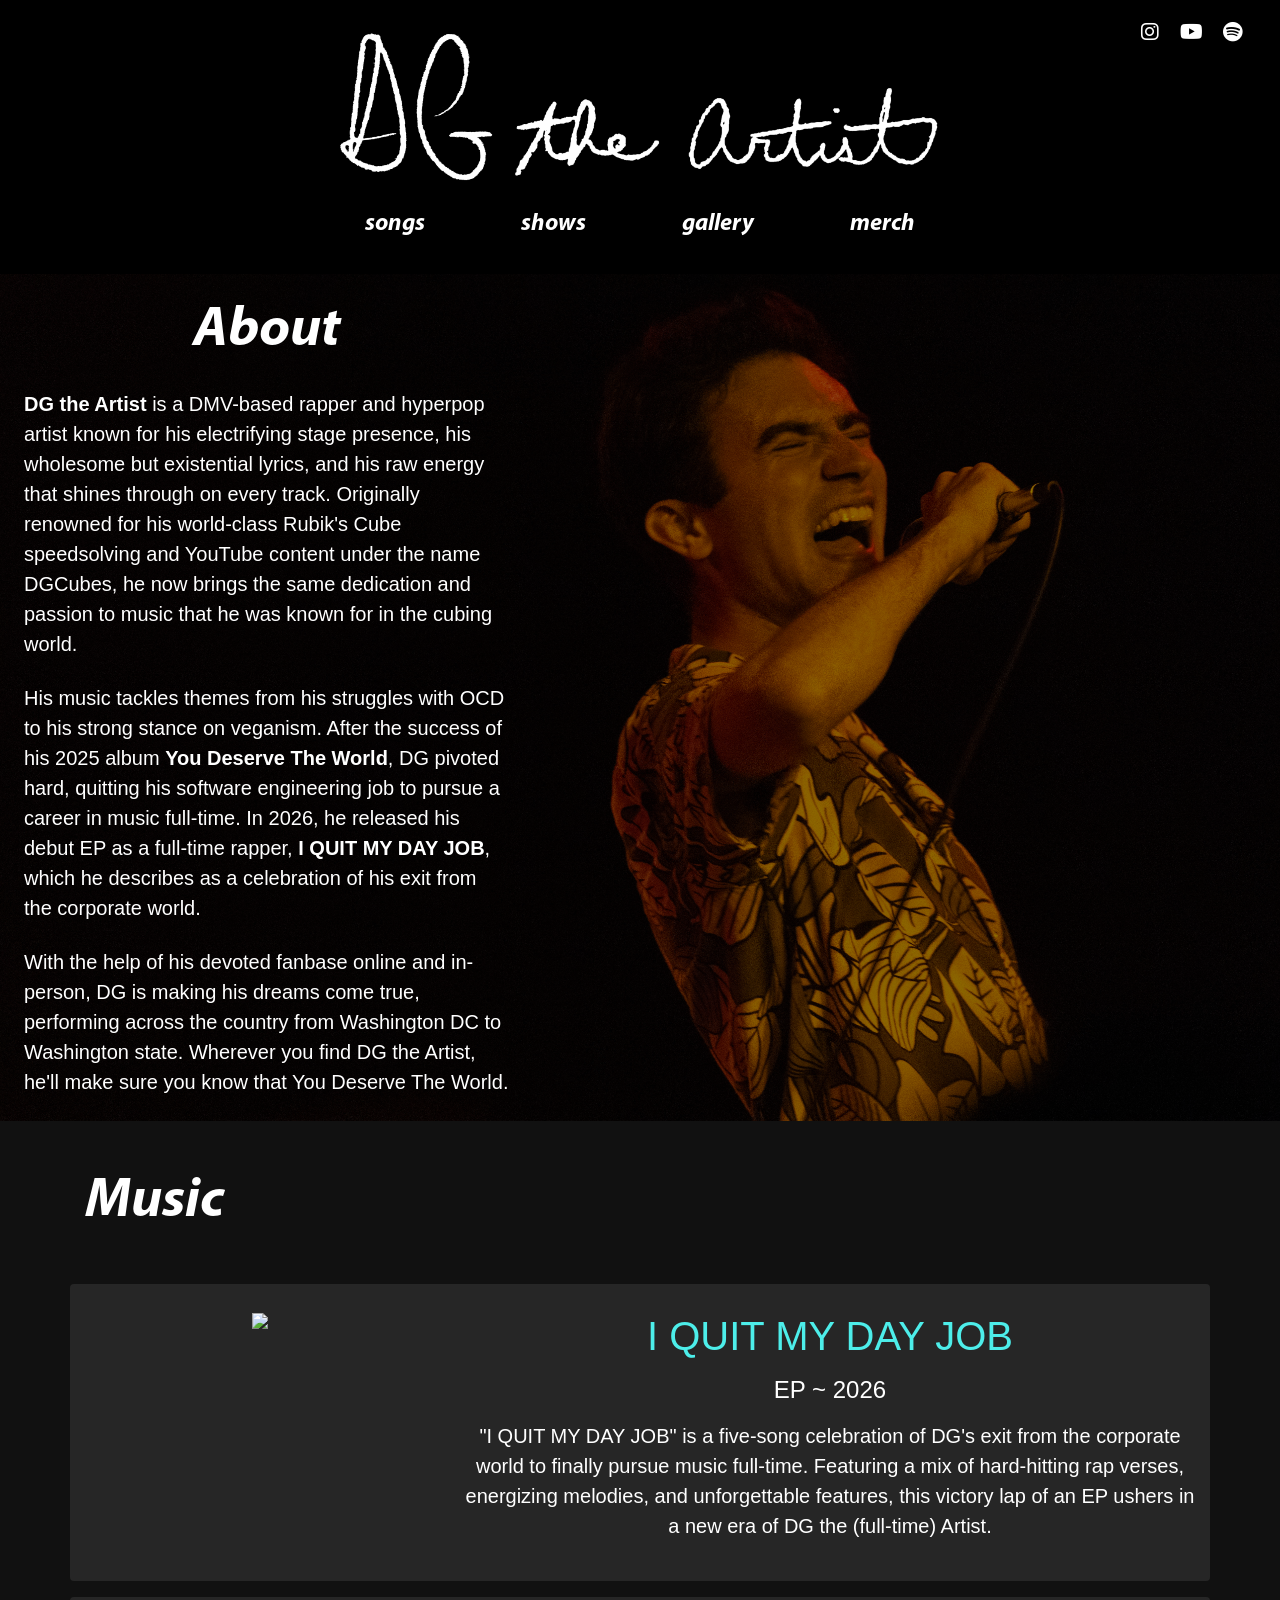
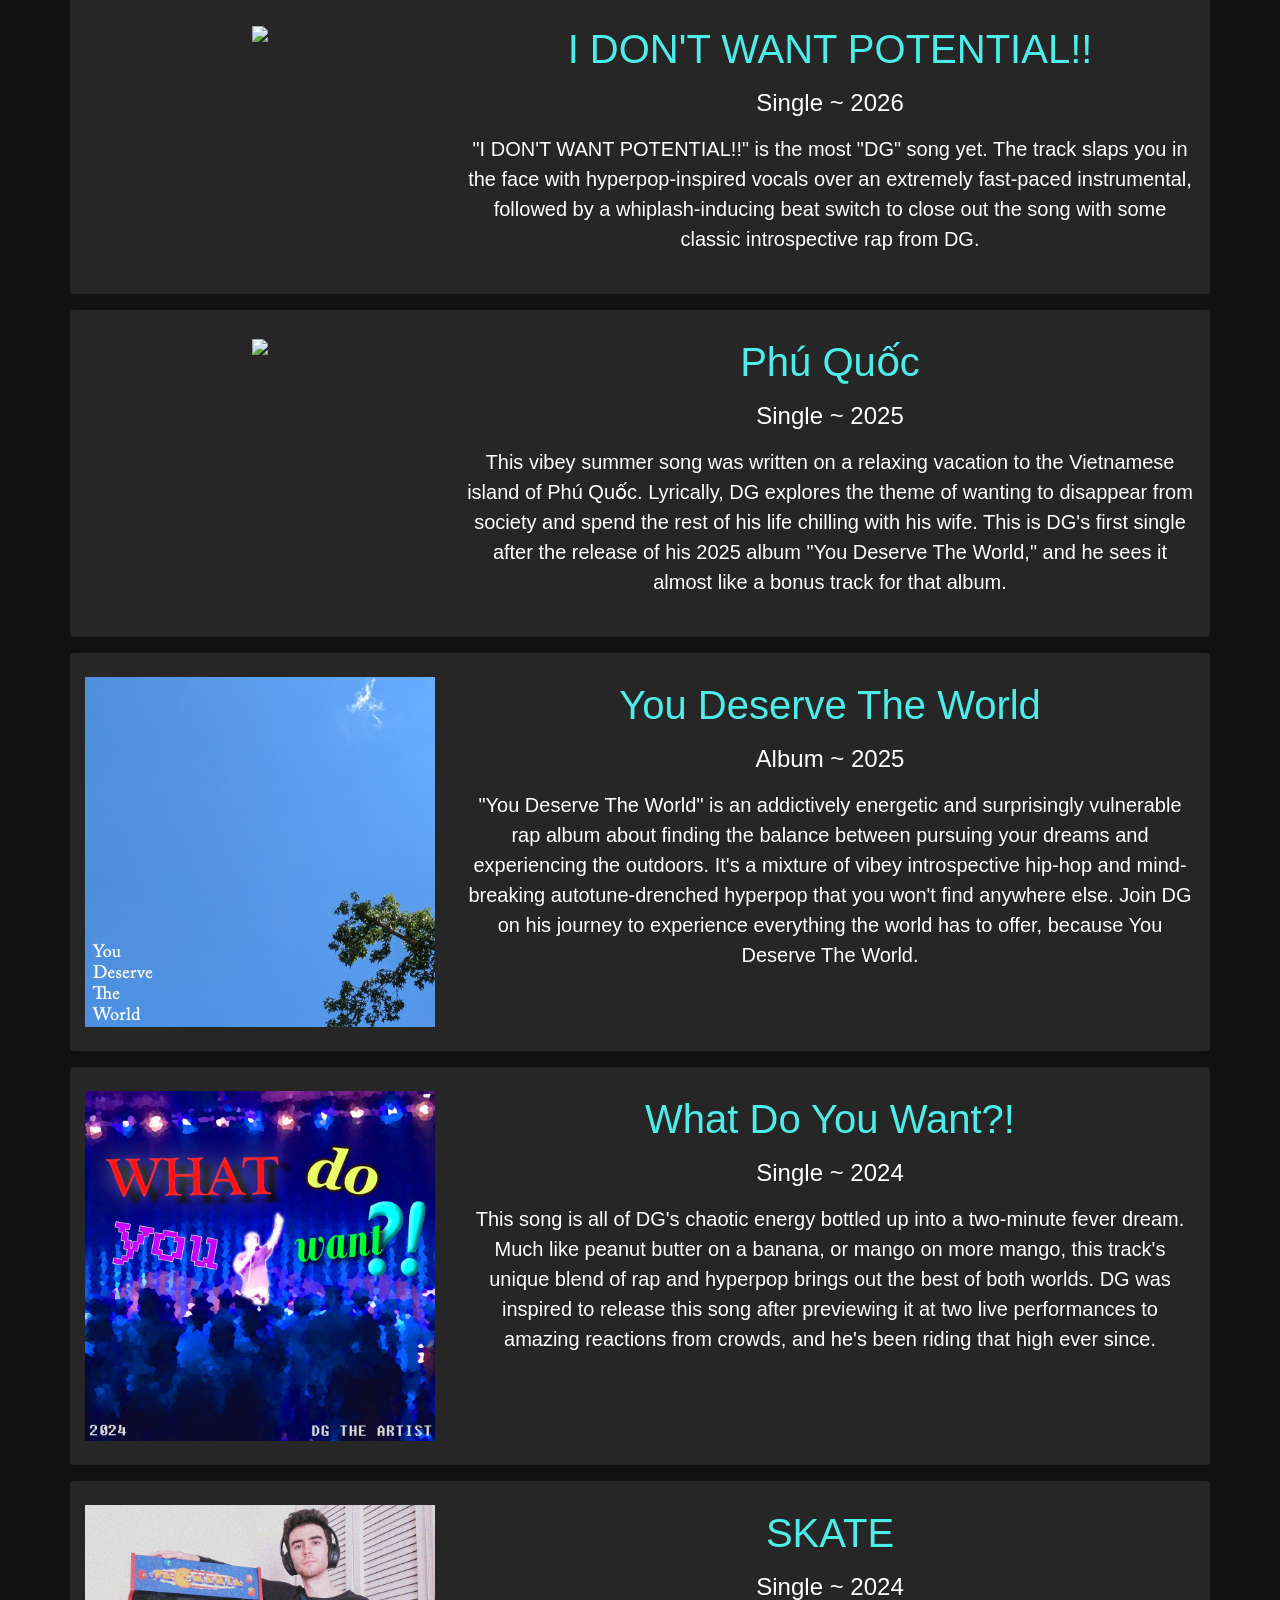
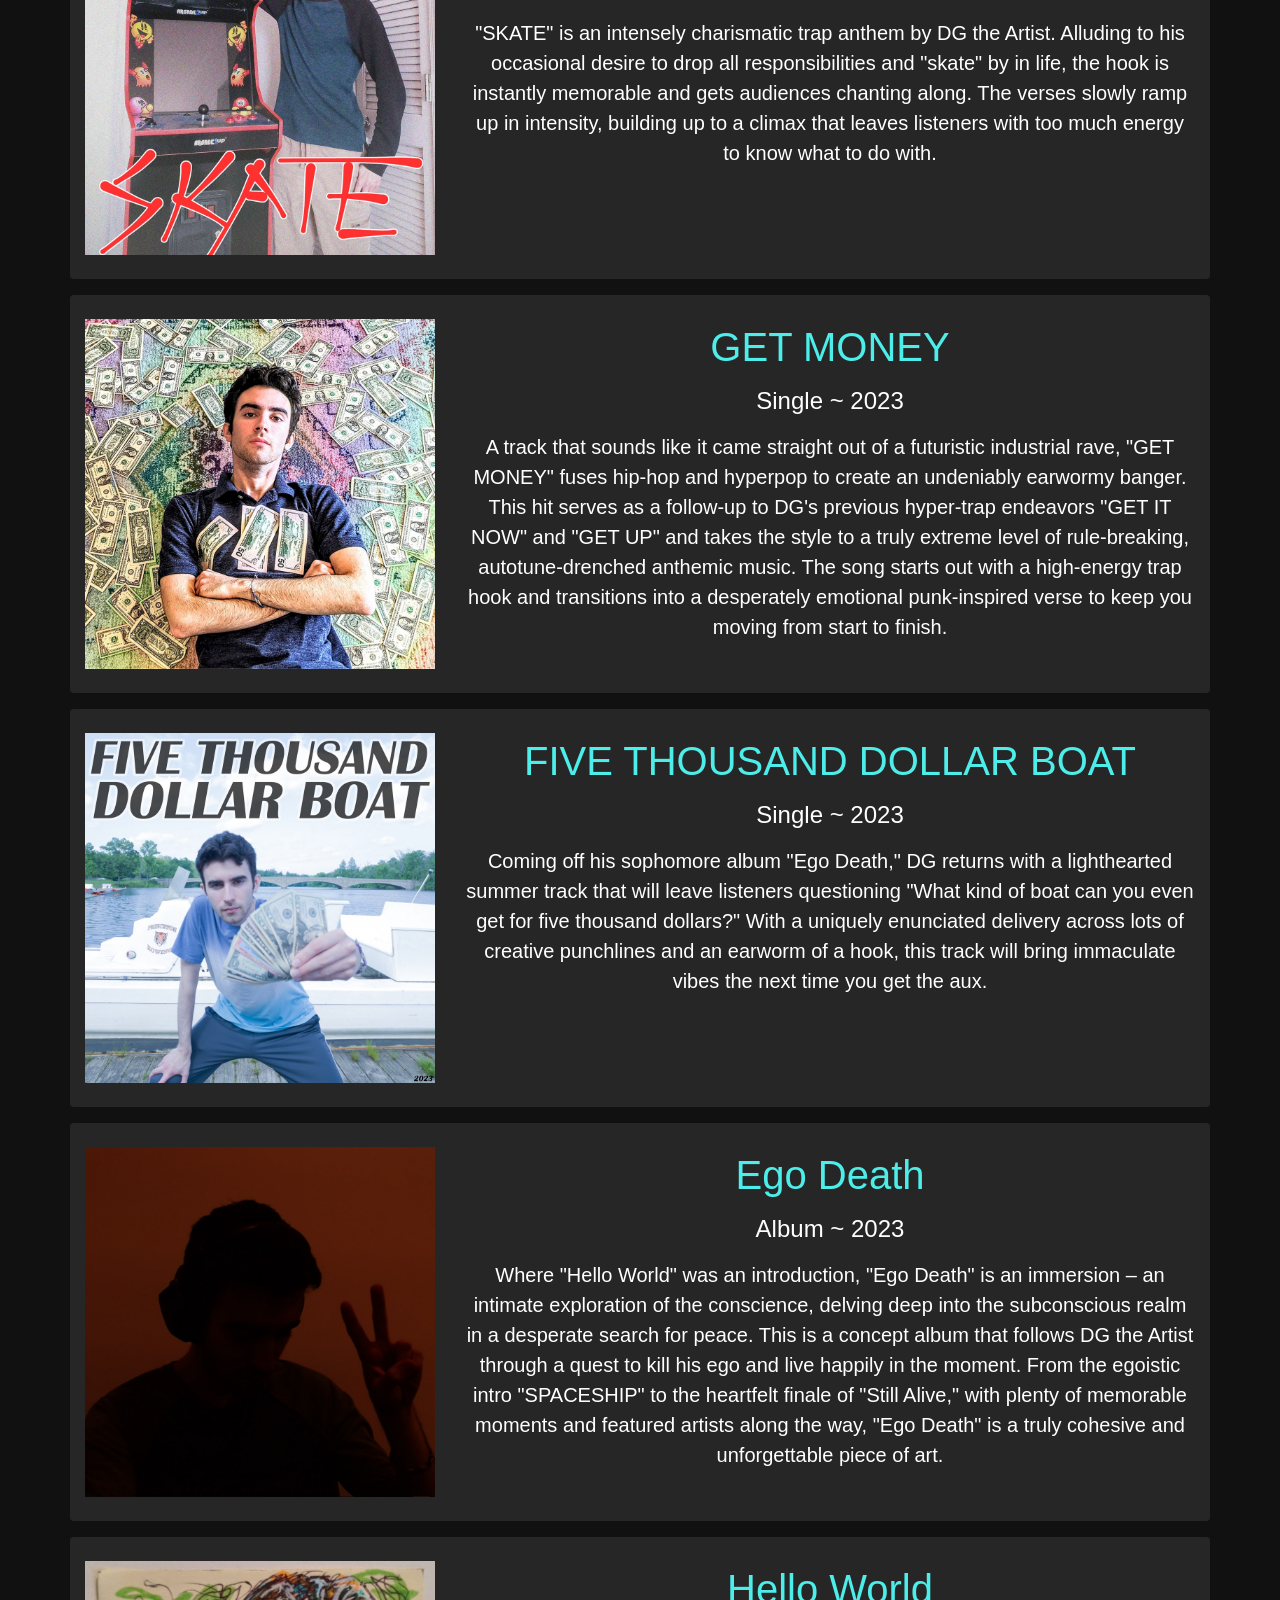
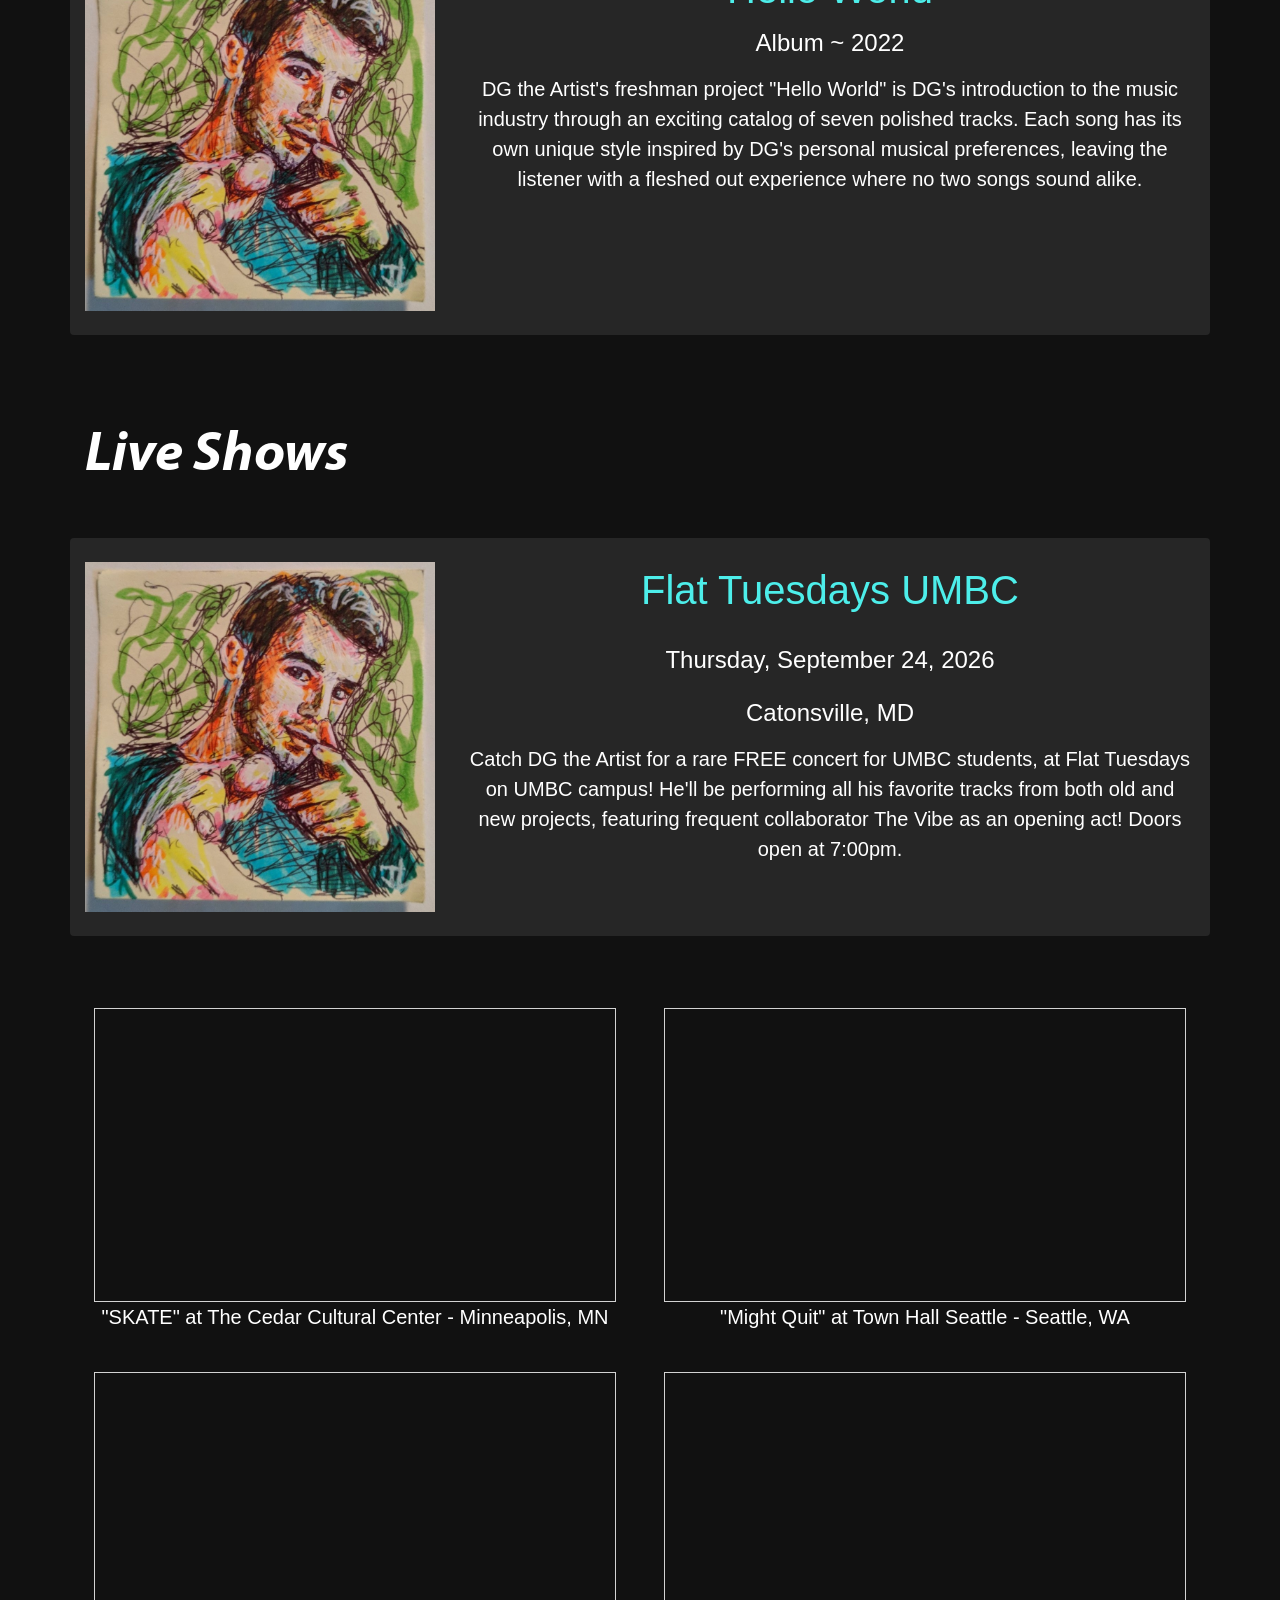
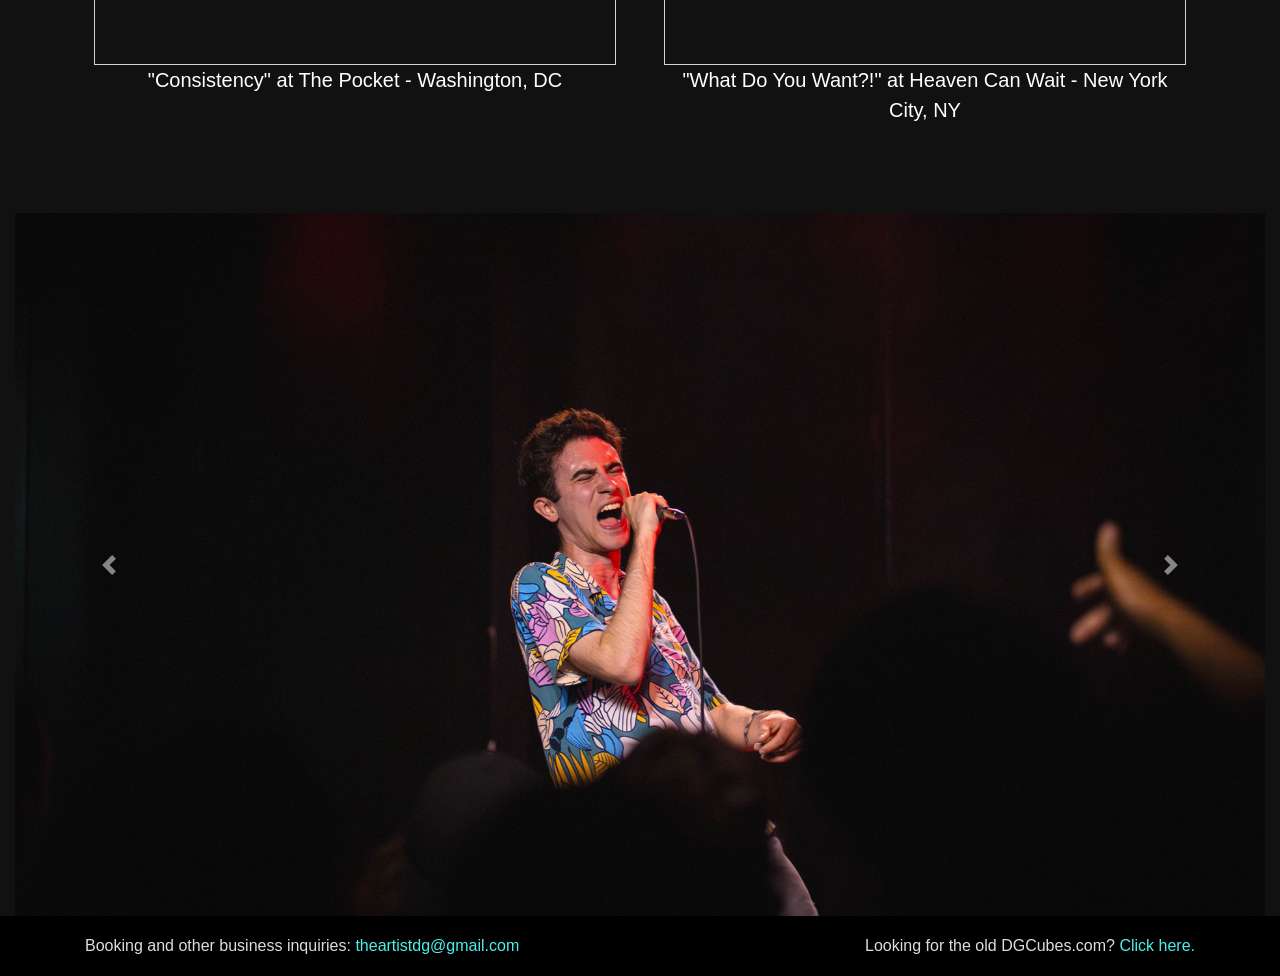
==== index.html @ 1322b3c8 "Update concerts" ====
<!DOCTYPE html>
<html lang="en">
	<head>
		<meta charset="UTF-8">
		<meta name="description" content="DG the Artist is a rapper and hyperpop artist born in New Jersey and based outside Washington DC. On this website, you can check out all his music, live shows, and more!">
		<meta name="keywords" content="DG the Artist,Music,Rap,Hyperpop,Rapping,Rapper,DG,DGCubes,Daniel Goodman,Cuber,Speedcuber,YouTube">
		<meta name="author" content="Daniel Goodman">
		<title>DG the Artist</title>

		<!-- JQuery -->
		<script src="https://ajax.googleapis.com/ajax/libs/jquery/3.5.1/jquery.min.js"></script>

		<!-- Bootstrap core CSS -->
		<link rel="stylesheet" href="https://stackpath.bootstrapcdn.com/bootstrap/4.3.1/css/bootstrap.min.css" integrity="sha384-ggOyR0iXCbMQv3Xipma34MD+dH/1fQ784/j6cY/iJTQUOhcWr7x9JvoRxT2MZw1T" crossorigin="anonymous">

		<!-- Font Awesome for icons -->
		<link rel="stylesheet" href="https://cdnjs.cloudflare.com/ajax/libs/font-awesome/6.7.2/css/all.min.css">

		<!-- Bootstrap JS -->
		<script src="https://cdn.jsdelivr.net/npm/bootstrap@4.3.1/dist/js/bootstrap.min.js" integrity="sha384-JjSmVgyd0p3pXB1rRibZUAYoIIy6OrQ6VrjIEaFf/nJGzIxFDsf4x0xIM+B07jRM" crossorigin="anonymous"></script>

		<!-- Favicons -->
		<link rel="icon" type="image/png" href="static/favicon/favicon-48x48.png" sizes="48x48" />
		<link rel="icon" type="image/svg+xml" href="static/favicon/favicon.svg" />
		<link rel="shortcut icon" href="static/favicon/favicon.ico" />
		<link rel="apple-touch-icon" sizes="180x180" href="static/favicon/apple-touch-icon.png" />
		<link rel="manifest" href="static/favicon/site.webmanifest" />
		
		<!-- Custom styles for this template -->
		<link href="https://getbootstrap.com/docs/4.5/examples/navbar-fixed/navbar-top-fixed.css" rel="stylesheet">
		<link href="static/css/navbar-footer.css" rel="stylesheet">

		<script>
			// Fade each page section in and out
			document.addEventListener("DOMContentLoaded", function() {
				const elements = document.querySelectorAll(".fade-in-element");

				function toggleVisibility() {
					elements.forEach(element => {
						const rect = element.getBoundingClientRect();
						const isInView = rect.top < window.innerHeight && rect.bottom >= 0;

						if (isInView) {
							element.classList.add("visible");
						} else {
							element.classList.remove("visible");
						}
					});
				}

				// Run function on scroll and load
				window.addEventListener("scroll", toggleVisibility);
				toggleVisibility();
			});

			// Fade each release in
			document.addEventListener("DOMContentLoaded", function() {
				const elements = document.querySelectorAll(".release");

				function fadeInOnScroll() {
					elements.forEach(element => {
						const rect = element.getBoundingClientRect();
						if (rect.top < window.innerHeight - 150 && rect.bottom >= 0) {
							element.classList.add("visible");
						}
					});
				}

				// Run function on scroll and load
				window.addEventListener("scroll", fadeInOnScroll);
				fadeInOnScroll();
			});

			document.addEventListener("DOMContentLoaded", function () {
				const navbar = document.getElementById("navbar");
				const logo = document.getElementById("nav-signature");
				const about = document.getElementById("about");

				const maxLogoHeight = 150;
				const minLogoHeight = 90;

				function updateNavbar() {
					// Amount of scrolling through the About section
					const progress = Math.min(Math.max(window.scrollY / about.offsetHeight, 0), 1);

					// Smooth interpolation
					const logoHeight = maxLogoHeight - (maxLogoHeight - minLogoHeight) * progress;
					logo.style.height = logoHeight + "px";

					// Reduce vertical padding as logo shrinks
					const padding = 24 - progress * 14;

					navbar.style.paddingTop = padding + "px";
					navbar.style.paddingBottom = padding + "px";

					// Set height of navbar now that it's updated
					document.documentElement.style.setProperty("--navbar-height", (navbar.offsetHeight + 20) + "px");

					// Keep page content below navbar
					document.body.style.paddingTop = navbar.offsetHeight + "px";
				}

				window.addEventListener("scroll", updateNavbar);
				window.addEventListener("resize", updateNavbar);

				updateNavbar();
			});
		</script>

		<style>
			html {
				scroll-behavior: smooth;
				overflow-x: hidden;
			}

			body {
				overflow-x: hidden;
				background-color: #111111;
			}

			a {
				text-decoration: none;
				color: #4DEEEA;
			}

			a:hover {
				color: #4DEEEA;
			}

			h1 {
				color: white;
			}

			h4 {
				color: white;
			}

			.release {
				transition: background-color 0.5s, opacity 0.8s ease-out, transform 0.8s ease-out;
				background-color: #262626;
			}

			.release:hover {
				background-color: #303030;
			}

			@font-face {
				font-family: myriad-pro-bi;
				src: url(static/fonts/myriad-pro-bold-italic.otf);
			}

			.main-header {
				font-family: myriad-pro-bi;
			}

			.sub-header {
				font-family: myriad-pro-bi;
			}

			.lead {
				font-weight: 400;
			}

			.about-lead {
				text-align: left;
			}

			.nav-link {
				color: black;
				font-weight: 600;
				font-size: large;
			}

			.navbar-nav .nav-link.active {
				font-weight: bold;
			}

			/* For larger screens: scale the image proportionally and expand the row height */
			@media (min-width: 1200px) {
				#about-img {
					object-fit: contain;
					width: 100%;
					height: auto; /* Allow the height to scale proportionally */
				}
			}

			.anchor {
				scroll-margin-top: var(--navbar-height, 132px);
			}

			.display-1 {
				font-size: 5vw;
			}

			.fade-in-element {
				opacity: 0;
				transition: opacity 1s ease-out;
			}

			.fade-in-element.visible {
				opacity: 1;
			}

			.release-odd {
				opacity: 0;
				transform: translateX(300px);
			}

			.release-odd.visible {
				opacity: 1;
				transform: translateX(0px);
			}

			.release-even {
				opacity: 0;
				transform: translateX(-300px);
			}

			.release-even.visible {
				opacity: 1;
				transform: translateX(0px);
			}

			/* Fix issue where navbar wasn't sticky on mobile */
			#navbar {
				background: black !important;
				transition: padding 0.15s linear;
			}

			#navbar .social-icons {
				position: absolute;
				top: 20px;
				right: 30px;
			}

			#nav-signature {
				height: 150px;
				transition: none;
			}

			.lead {
				color: white;
			}
		</style>
	</head>

	<body>

		<!-- Navbar common to all pages -->
		<nav class="navbar navbar-expand-md navbar-light fixed-top" id="navbar">

			<!-- Social icons -->
			<div class="social-icons">
				<a href="https://instagram.com/theartistdg" target="_blank" class="text-white mx-2">
					<i class="fab fa-instagram fa-lg"></i>
				</a>

				<a href="https://youtube.com/@DGtheArtist" target="_blank" class="text-white mx-2">
					<i class="fab fa-youtube fa-lg"></i>
				</a>

				<a href="https://open.spotify.com/artist/2JAYeInLHFc20FeZ5eFNyY" target="_blank" class="text-white mx-2">
					<i class="fab fa-spotify fa-lg"></i>
				</a>
			</div>

			<div class="d-flex flex-column align-items-center w-100 py-2">
				<a href="#"><img src="static/img/dg-signature-white.png" id="nav-signature" class="img-fluid mb-4"></a>
				<div class="d-flex justify-content-center" style="font-family: myriad-pro-bi; font-size: 1.5rem;">
					<div class="px-5"><a href="#music" class="text-white text-decoration-none">songs</a></div>
					<div class="px-5"><a href="#live" class="text-white text-decoration-none">shows</a></div>
					<div class="px-5"><a href="#gallery" class="text-white text-decoration-none">gallery</a></div>
					<div class="px-5"><a href="https://shop.dgtheartist.com" target="_blank" class="text-white text-decoration-none">merch</a></div>
				</div>
			</div>
		</nav>

		<main role="main" class="container-fluid" data-bs-spy="scroll" data-bs-target="navbar">

			<div id="about" class="row text-center align-top mb-5 anchor" style="background: linear-gradient(rgba(0,0,0,0.45), rgba(0,0,0,0.45)), url('static/img/main-image.jpg'); background-size: cover; background-position: 55% 10%; background-repeat: no-repeat;">
				<div class="col-5 pl-4 pr-4">
					<h1 class="sub-header display-4 my-4">About</h1>
					<p class="lead text-left my-4"><strong>DG the Artist</strong> is a DMV-based rapper and hyperpop artist known for his electrifying stage presence, his wholesome but existential lyrics, and his raw energy that shines through on every track. Originally renowned for his world-class Rubik's Cube speedsolving and YouTube content under the name DGCubes, he now brings the same dedication and passion to music that he was known for in the cubing world.</p>
					<p class="lead text-left my-4">His music tackles themes from his struggles with OCD to his strong stance on veganism. After the success of his 2025 album <strong>You Deserve The World</strong>, DG pivoted hard, quitting his software engineering job to pursue a career in music full-time. In 2026, he released his debut EP as a full-time rapper, <strong>I QUIT MY DAY JOB</strong>, which he describes as a celebration of his exit from the corporate world.</p>
					<p class="lead text-left my-4">With the help of his devoted fanbase online and in-person, DG is making his dreams come true, performing across the country from Washington DC to Washington state. Wherever you find DG the Artist, he'll make sure you know that You Deserve The World.</p>
				</div>
				<div class="col-7 position-relative"></div>
			</div>

			<div id="music" class="fade-in-element anchor mb-5 pb-2" style="background-color: #111111">

				<div class="container mt-3 pb-3">
					
					<h1 class="sub-header display-4 mb-5">Music</h1>

					<div class="release release-odd row text-center align-middle py-4 my-2 rounded">
						<div class="col-md-4">
							<a href="https://hyperfollow.com/dgtheartist/i-quit-my-day-job" target="_blank">
								<img src="static/img/cover-art/i-quit-my-day-job.jpg" class="img-fluid">
							</a>
						</div>
						<div class="col-md-8 mt-1">
							<h1><a href="https://hyperfollow.com/dgtheartist/i-quit-my-day-job" target="_blank">I QUIT MY DAY JOB</a></h1>
							<h4 class="py-2">EP ~ 2026</h4>
							<p class="lead">
								"I QUIT MY DAY JOB" is a five-song celebration of DG's exit from the corporate world to finally pursue music full-time. Featuring a mix of hard-hitting rap verses, energizing melodies, and unforgettable features, this victory lap of an EP ushers in a new era of DG the (full-time) Artist.
							</p>
						</div>
					</div>

					<div class="release release-even row text-center align-middle py-4 my-3 rounded">
						<div class="col-md-4">
							<a href="https://hyperfollow.com/dgtheartist/i-dont-want-potential" target="_blank">
								<img src="static/img/cover-art/i-dont-want-potential.jpg" class="img-fluid">
							</a>
						</div>
						<div class="col-md-8 mt-1">
							<h1><a href="https://hyperfollow.com/dgtheartist/i-dont-want-potential" target="_blank">I DON'T WANT POTENTIAL!!</a></h1>
							<h4 class="py-2">Single ~ 2026</h4>
							<p class="lead">
								"I DON'T WANT POTENTIAL!!" is the most "DG" song yet. The track slaps you in the face with hyperpop-inspired vocals over an extremely fast-paced instrumental, followed by a whiplash-inducing beat switch to close out the song with some classic introspective rap from DG.
							</p>
						</div>
					</div>

					<div class="release release-odd row text-center align-middle py-4 my-3 rounded">
						<div class="col-md-4">
							<a href="https://hyperfollow.com/dgtheartist/ph-quc" target="_blank">
								<img src="static/img/cover-art/phu-quoc.jpg" class="img-fluid">
							</a>
						</div>
						<div class="col-md-8 mt-1">
							<h1><a href="https://hyperfollow.com/dgtheartist/ph-quc" target="_blank">Phú Quốc</a></h1>
							<h4 class="py-2">Single ~ 2025</h4>
							<p class="lead">
								This vibey summer song was written on a relaxing vacation to the Vietnamese island of Phú Quốc. Lyrically, DG explores the theme of wanting to disappear from society and spend the rest of his life chilling with his wife. This is DG's first single after the release of his 2025 album "You Deserve The World," and he sees it almost like a bonus track for that album.
							</p>
						</div>
					</div>

					<div class="release release-even row text-center align-middle py-4 my-3 rounded">
						<div class="col-md-4">
							<a href="https://hyperfollow.com/dgtheartist/you-deserve-the-world" target="_blank">
								<img src="static/img/cover-art/you-deserve-the-world.jpg" class="img-fluid">
							</a>
						</div>
						<div class="col-md-8 mt-1">
							<h1><a href="https://hyperfollow.com/dgtheartist/you-deserve-the-world" target="_blank">You Deserve The World</a></h1>
							<h4 class="py-2">Album ~ 2025</h4>
							<p class="lead">
								"You Deserve The World" is an addictively energetic and surprisingly vulnerable rap album about finding the balance between pursuing your dreams and experiencing the outdoors. It's a mixture of vibey introspective hip-hop and mind-breaking autotune-drenched hyperpop that you won't find anywhere else. Join DG on his journey to experience everything the world has to offer, because You Deserve The World.
							</p>
						</div>
					</div>

					<div class="release release-odd row text-center align-middle py-4 my-3 rounded">
						<div class="col-md-4">
							<a href="https://hyperfollow.com/dgtheartist/what-do-you-want" target="_blank">
								<img src="static/img/cover-art/what-do-you-want.jpg" class="img-fluid">
							</a>
						</div>
						<div class="col-md-8 mt-1">
							<h1><a href="https://hyperfollow.com/dgtheartist/what-do-you-want" target="_blank">What Do You Want?!</a></h1>
							<h4 class="py-2">Single ~ 2024</h4>
							<p class="lead">
								This song is all of DG's chaotic energy bottled up into a two-minute fever dream. Much like peanut butter on a banana, or mango on more mango, this track's unique blend of rap and hyperpop brings out the best of both worlds. DG was inspired to release this song after previewing it at two live performances to amazing reactions from crowds, and he's been riding that high ever since.
							</p>
						</div>
					</div>

					<div class="release release-even row text-center align-middle py-4 my-3 rounded">
						<div class="col-md-4">
							<a href="https://hyperfollow.com/dgtheartist/skate" target="_blank">
								<img src="static/img/cover-art/skate.jpg" class="img-fluid">
							</a>
						</div>
						<div class="col-md-8 mt-1">
							<h1><a href="https://hyperfollow.com/dgtheartist/skate" target="_blank">SKATE</a></h1>
							<h4 class="py-2">Single ~ 2024</h4>
							<p class="lead">
								"SKATE" is an intensely charismatic trap anthem by DG the Artist. Alluding to his occasional desire to drop all responsibilities and "skate" by in life, the hook is instantly memorable and gets audiences chanting along. The verses slowly ramp up in intensity, building up to a climax that leaves listeners with too much energy to know what to do with.
							</p>
						</div>
					</div>
					
					<div class="release release-odd row text-center align-middle py-4 my-3 rounded">
						<div class="col-md-4">
							<a href="https://hyperfollow.com/dgtheartist/get-money" target="_blank">
								<img src="static/img/cover-art/get-money.jpg" class="img-fluid">
							</a>
						</div>
						<div class="col-md-8 mt-1">
							<h1><a href="https://hyperfollow.com/dgtheartist/get-money" target="_blank">GET MONEY</a></h1>
							<h4 class="py-2">Single ~ 2023</h4>
							<p class="lead">
								A track that sounds like it came straight out of a futuristic industrial rave, "GET MONEY" fuses hip-hop and hyperpop to create an undeniably earwormy banger. This hit serves as a follow-up to DG's previous hyper-trap endeavors "GET IT NOW" and "GET UP" and takes the style to a truly extreme level of rule-breaking, autotune-drenched anthemic music. The song starts out with a high-energy trap hook and transitions into a desperately emotional punk-inspired verse to keep you moving from start to finish.
							</p>
						</div>
					</div>

					<div class="release release-even row text-center align-middle py-4 my-3 rounded">
						<div class="col-md-4">
							<a href="https://hyperfollow.com/dgtheartist/five-thousand-dollar-boat" target="_blank">
								<img src="static/img/cover-art/five-thousand-dollar-boat.jpg" class="img-fluid">
							</a>
						</div>
						<div class="col-md-8 mt-1">
							<h1><a href="https://hyperfollow.com/dgtheartist/five-thousand-dollar-boat" target="_blank">FIVE THOUSAND DOLLAR BOAT</a></h1>
							<h4 class="py-2">Single ~ 2023</h4>
							<p class="lead">
								Coming off his sophomore album "Ego Death," DG returns with a lighthearted summer track that will leave listeners questioning "What kind of boat can you even get for five thousand dollars?" With a uniquely enunciated delivery across lots of creative punchlines and an earworm of a hook, this track will bring immaculate vibes the next time you get the aux.
							</p>
						</div>
					</div>
					
					<div class="release release-odd row text-center align-middle py-4 my-3 rounded">
						<div class="col-md-4">
							<a href="https://hyperfollow.com/dgtheartist/ego-death" target="_blank">
								<img src="static/img/cover-art/ego-death.jpg" class="img-fluid">
							</a>
						</div>
						<div class="col-md-8 mt-1">
							<h1><a href="https://hyperfollow.com/dgtheartist/ego-death" target="_blank">Ego Death</a></h1>
							<h4 class="py-2">Album ~ 2023</h4>
							<p class="lead">
								Where "Hello World" was an introduction, "Ego Death" is an immersion – an intimate exploration of the conscience, delving deep into the subconscious realm in a desperate search for peace. This is a concept album that follows DG the Artist through a quest to kill his ego and live happily in the moment. From the egoistic intro "SPACESHIP" to the heartfelt finale of "Still Alive," with plenty of memorable moments and featured artists along the way, "Ego Death" is a truly cohesive and unforgettable piece of art.
							</p>
						</div>
					</div>

					<div class="release release-even row text-center align-middle py-4 my-3 rounded">
						<div class="col-md-4">
							<a href="https://hyperfollow.com/dgtheartist/hello-world" target="_blank">
								<img src="static/img/cover-art/hello-world.jpg" class="img-fluid">
							</a>
						</div>
						<div class="col-md-8 mt-1">
							<h1><a href="https://hyperfollow.com/dgtheartist/hello-world" target="_blank">Hello World</a></h1>
							<h4 class="py-2">Album ~ 2022</h4>
							<p class="lead">
								DG the Artist's freshman project "Hello World" is DG's introduction to the music industry through an exciting catalog of seven polished tracks. Each song has its own unique style inspired by DG's personal musical preferences, leaving the listener with a fleshed out experience where no two songs sound alike.
							</p>
						</div>
					</div>
				</div>
			</div>

			<div id="live" class="fade-in-element anchor mb-5 pb-2">

				<div class="container pb-3">
					
					<h1 class="sub-header display-4 mb-5">Live Shows</h1>

					<div class="release release-odd row text-center align-middle py-4 my-3 rounded">
						<div class="col-md-4">
							<a href="#" target="_blank">
								<img src="static/img/cover-art/hello-world.jpg" class="img-fluid">
							</a>
						</div>
						<div class="col-md-8 mt-1">
							<h1 class="pb-3"><a href="#" target="_blank">Flat Tuesdays UMBC</a></h1>
							<h4 class="py-2">Thursday, September 24, 2026</h4>
							<h4 class="py-2">Catonsville, MD</h4>
							<p class="lead">Catch DG the Artist for a rare FREE concert for UMBC students, at Flat Tuesdays on UMBC campus! He'll be performing all his favorite tracks from both old and new projects, featuring frequent collaborator The Vibe as an opening act! Doors open at 7:00pm.</p>
						</div>
					</div>

					<div class="row text-center my-4 pt-5">
						<div class="col-md-6 px-4">
							<div class="embed-responsive embed-responsive-16by9">
								<iframe class="embed-responsive-item" src="https://www.youtube.com/embed/UEYofsOm20Q" style="border:1px solid lightgrey;" allowfullscreen>
								</iframe>
							</div>
							<p class="lead">"SKATE" at The Cedar Cultural Center - Minneapolis, MN</p>
						</div>
						<div class="col-md-6 px-4">
							<div class="embed-responsive embed-responsive-16by9">
								<iframe class="embed-responsive-item" src="https://www.youtube.com/embed/6kdh3cFBn6U" style="border:1px solid lightgrey;" allowfullscreen>
								</iframe>
							</div>
							<p class="lead">"Might Quit" at Town Hall Seattle - Seattle, WA</p>
						</div>
					</div>

					<div class="row text-center">
						<div class="col-md-6 px-4">
							<div class="embed-responsive embed-responsive-16by9">
								<iframe class="embed-responsive-item" src="https://www.youtube.com/embed/sq00SwC7I_g" style="border:1px solid lightgrey;" allowfullscreen>
								</iframe>
							</div>
							<p class="lead">"Consistency" at The Pocket - Washington, DC</p>
						</div>
						<div class="col-md-6 px-4">
							<div class="embed-responsive embed-responsive-16by9">
								<iframe class="embed-responsive-item" src="https://www.youtube.com/embed/S9f6PtHLJNg" style="border:1px solid lightgrey;" allowfullscreen>
								</iframe>
							</div>
							<p class="lead">"What Do You Want?!" at Heaven Can Wait - New York City, NY</p>
						</div>
					</div>

				</div>
			</div>

			<div id="gallery" class="fade-in-element carousel slide" data-ride="carousel">
				<div class="carousel-inner">
					<div class="carousel-item active">
						<img class="d-block w-100" src="static/img/gallery-1.jpg" alt="First slide">
					</div>
					<div class="carousel-item">
						<img class="d-block w-100" src="static/img/gallery-2.jpg" alt="Second slide">
					</div>
					<div class="carousel-item">
						<img class="d-block w-100" src="static/img/gallery-3.jpg" alt="Third slide">
					</div>
					<div class="carousel-item">
						<img class="d-block w-100" src="static/img/gallery-4.jpg" alt="Fourth slide">
					</div>
					<div class="carousel-item">
						<img class="d-block w-100" src="static/img/gallery-5.jpg" alt="Fifth slide">
					</div>
					<div class="carousel-item">
						<img class="d-block w-100" src="static/img/gallery-6.jpg" alt="Sixth slide">
					</div>
					<div class="carousel-item">
						<img class="d-block w-100" src="static/img/gallery-7.jpg" alt="Sixth slide">
					</div>
					<div class="carousel-item">
						<img class="d-block w-100" src="static/img/gallery-8.jpg" alt="Sixth slide">
					</div>
					<div class="carousel-item">
						<img class="d-block w-100" src="static/img/gallery-9.jpg" alt="Sixth slide">
					</div>
					<div class="carousel-item">
						<img class="d-block w-100" src="static/img/gallery-10.jpg" alt="Sixth slide">
					</div>
				</div>
				<a class="carousel-control-prev" href="#gallery" role="button" data-slide="prev">
					<span class="carousel-control-prev-icon" aria-hidden="true"></span>
					<span class="sr-only">Previous</span>
				</a>
				<a class="carousel-control-next" href="#gallery" role="button" data-slide="next">
					<span class="carousel-control-next-icon" aria-hidden="true"></span>
					<span class="sr-only">Next</span>
				</a>
			</div>
		</main>

		<footer class="footer">
			<div class="container d-flex flex-wrap justify-content-between align-items-center">
				<span>
					Booking and other business inquiries: <a href="mailto:theartistdg@gmail.com">theartistdg@gmail.com</a>
				</span>
				
				<span>
					Looking for the old DGCubes.com? <a href="pages/about">Click here.</a>
				</span>
			</div>
		</footer>

	</body>
</html>
---- static/css/navbar-footer.css ----
html {
	position: relative;
	min-height: 100%;
}

body {
	margin-bottom: 60px; /* Margin bottom by footer height */
}

.footer {
	position: absolute;
	bottom: 0;
	width: 100%;
	background-color:black;
	color:#dddddd;
	padding: 18px 0;
}

.custom-nav.scrolled {
	background-color:rgba(160, 175, 175, 0.9) !important;
	transition: background-color 200ms linear;
}

.fixed-top.scrolled {
	background-color:rgba(160, 175, 175, 0.9) !important;
	transition: background-color 200ms linear;
}

.fixed-top {
	background-color:#292b2c !important;
	transition: background-color 200ms linear;
}

.fixed-top:hover {
	background-color:#292b2c !important;
	transition: background-color 200ms linear;
}
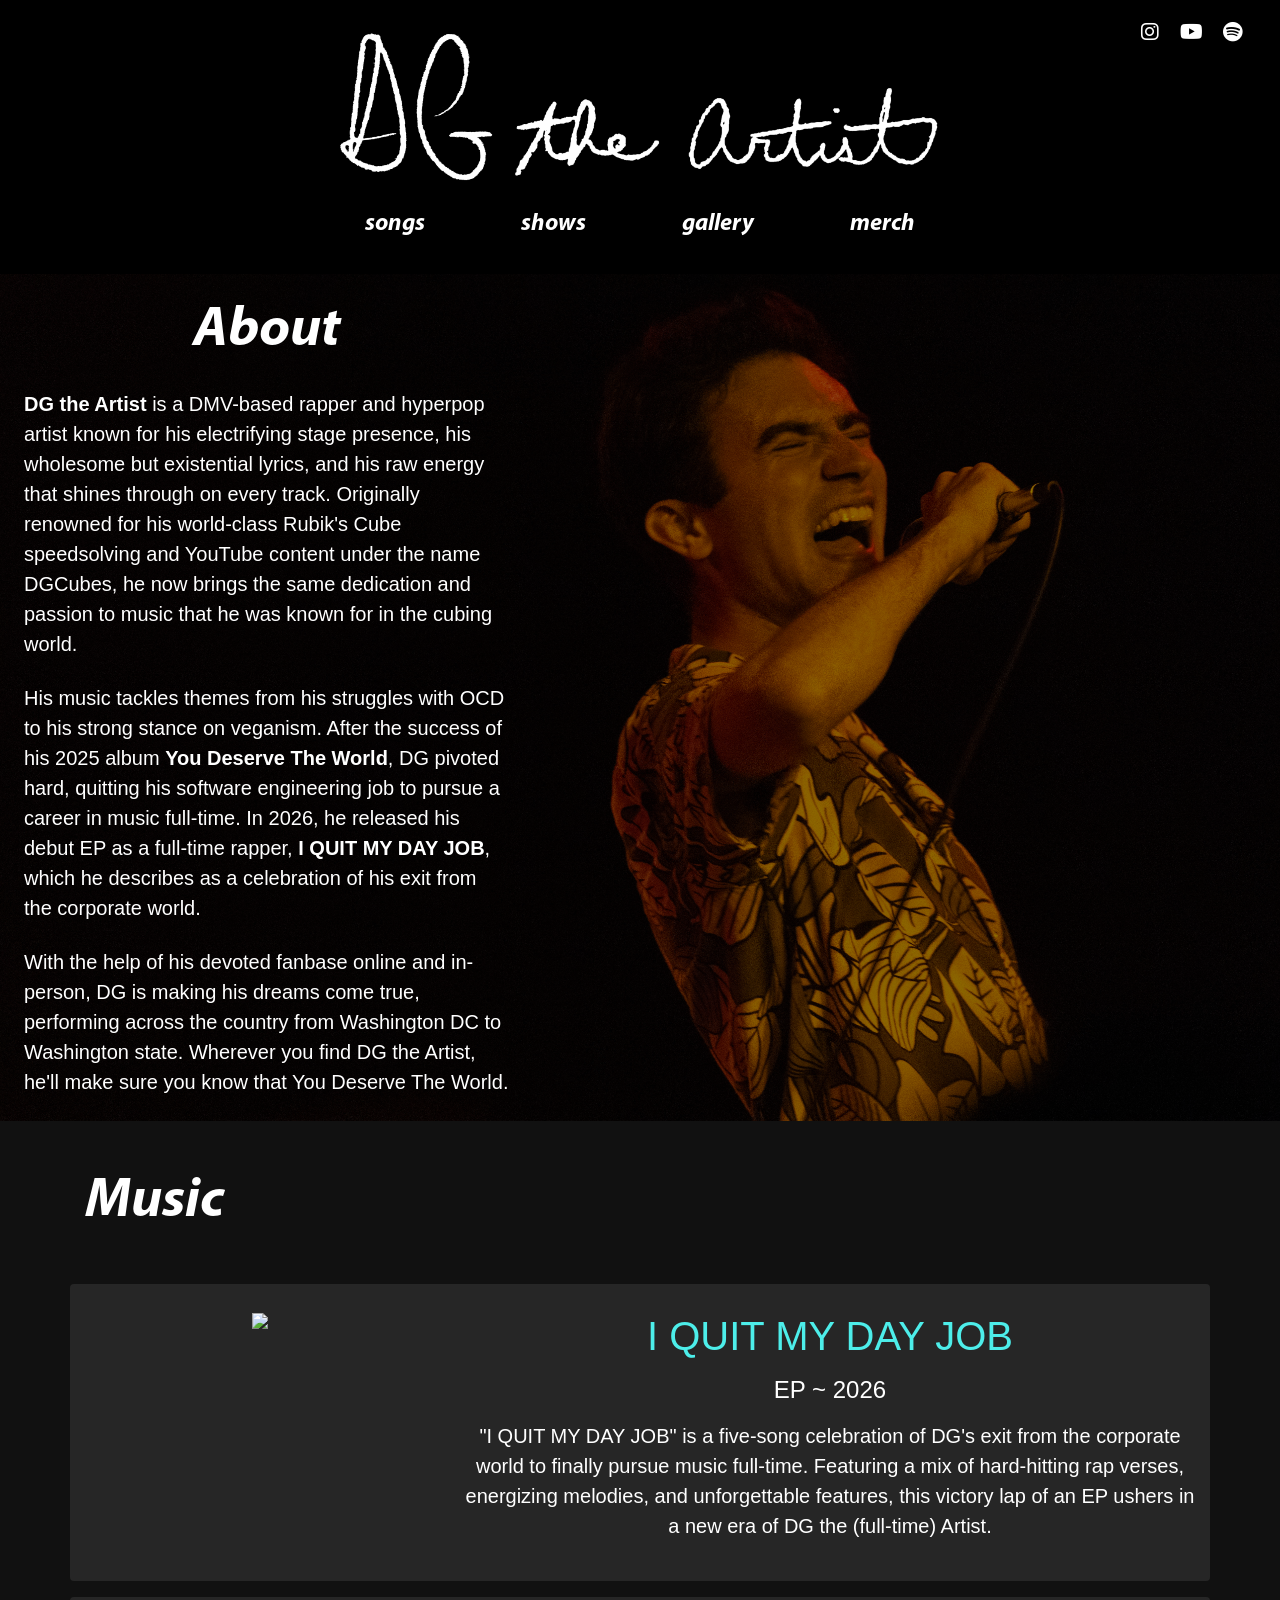
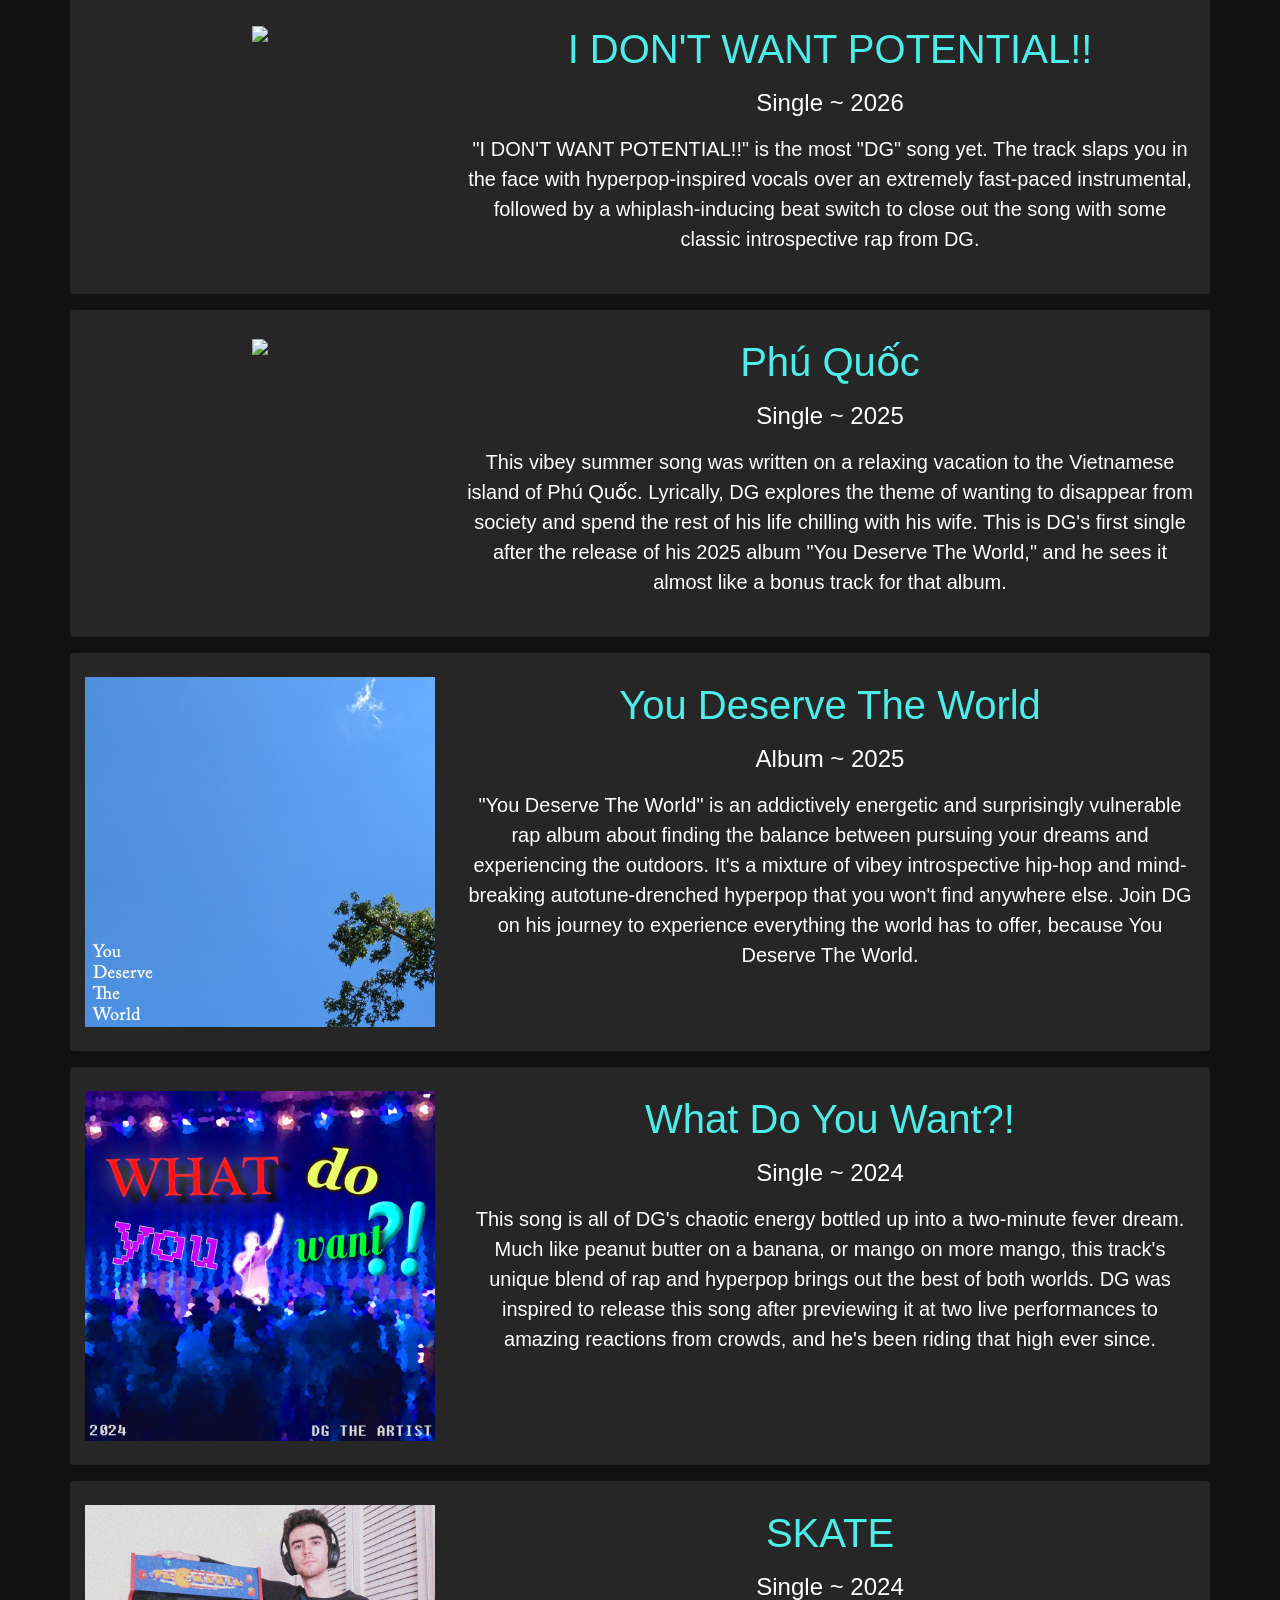
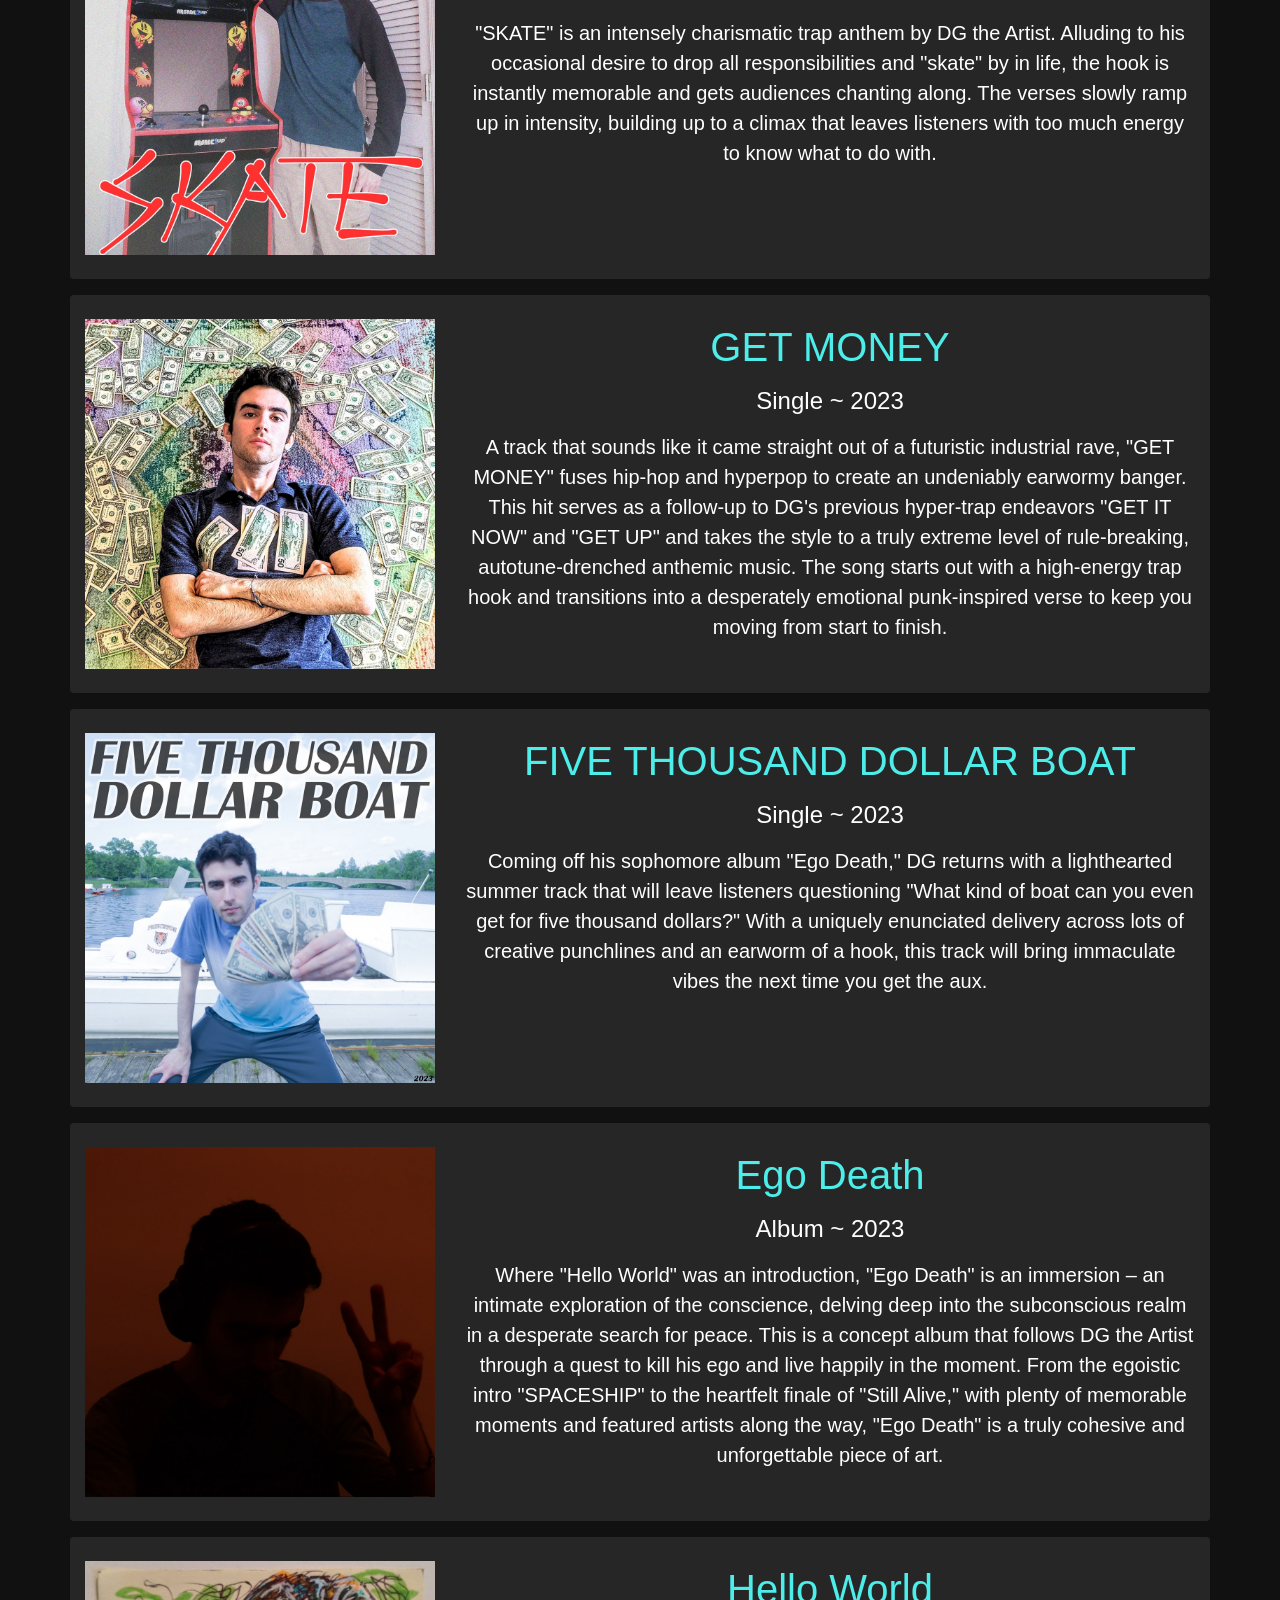
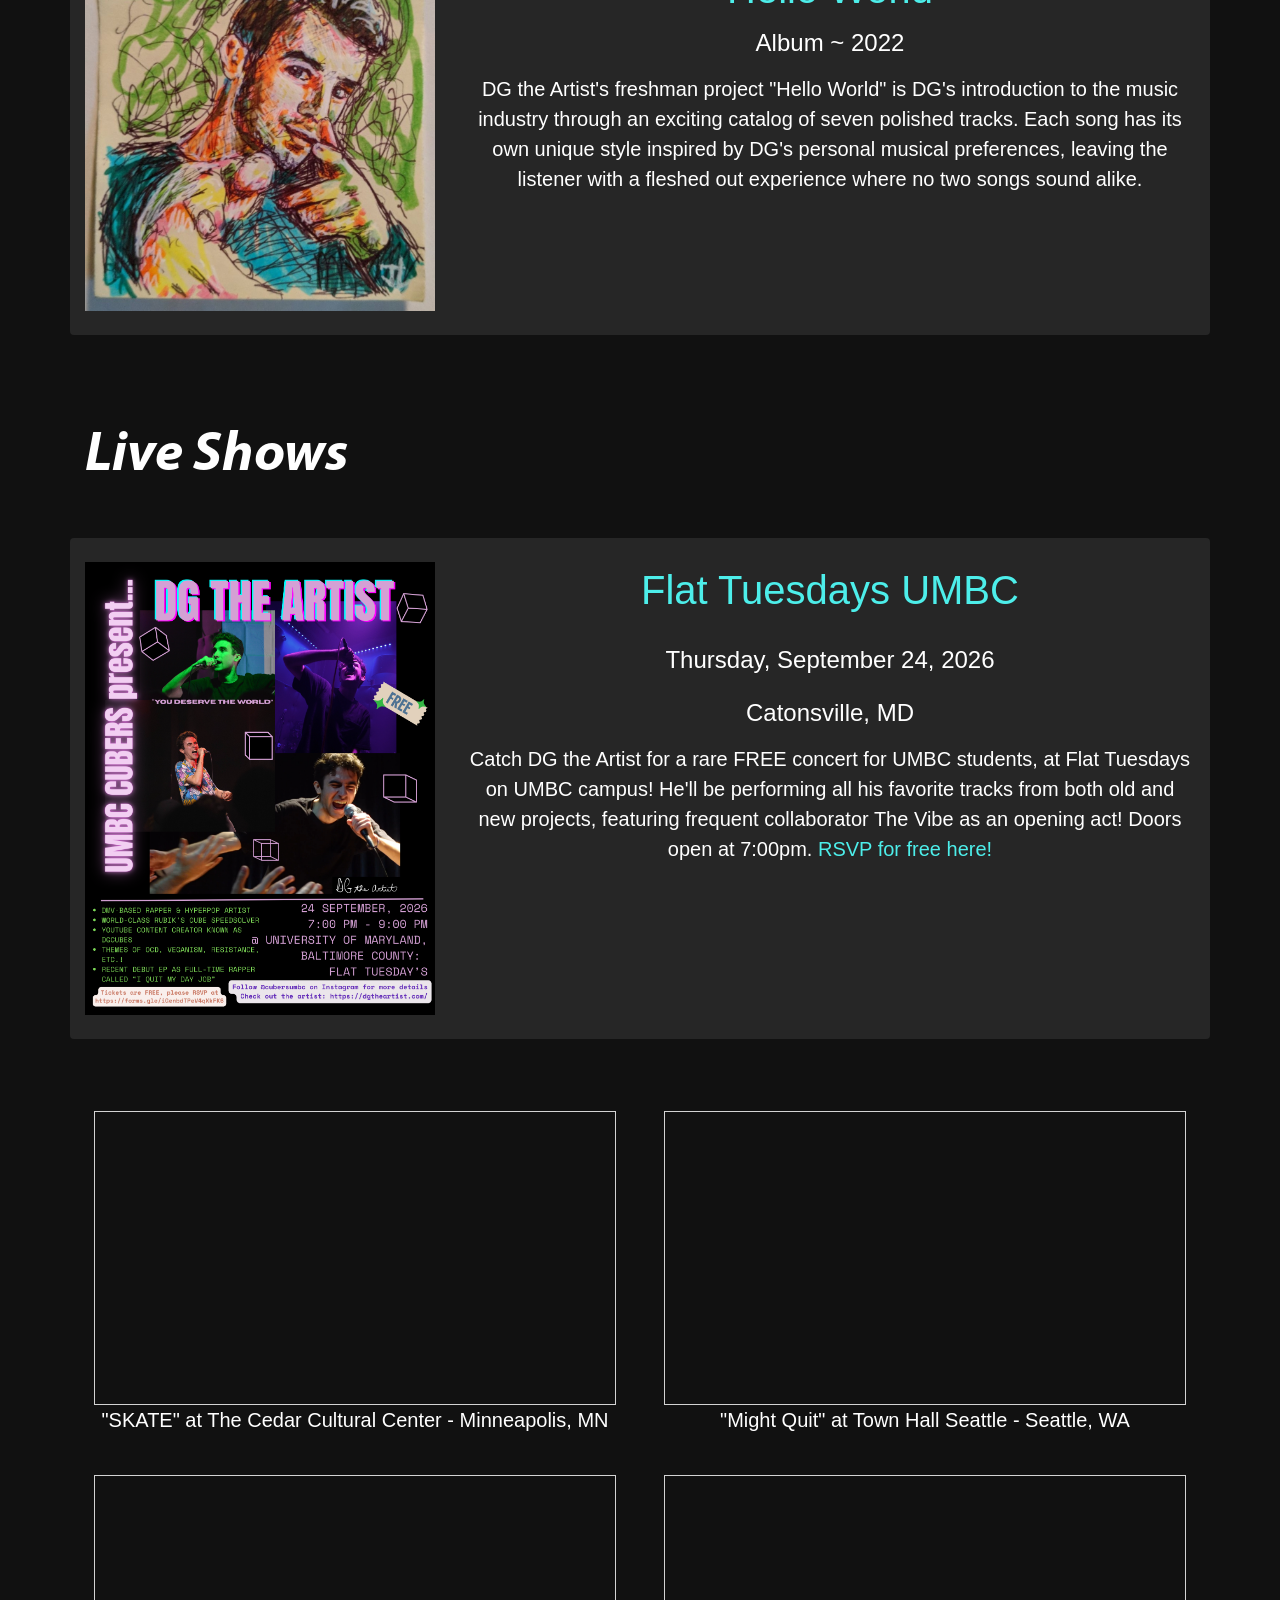
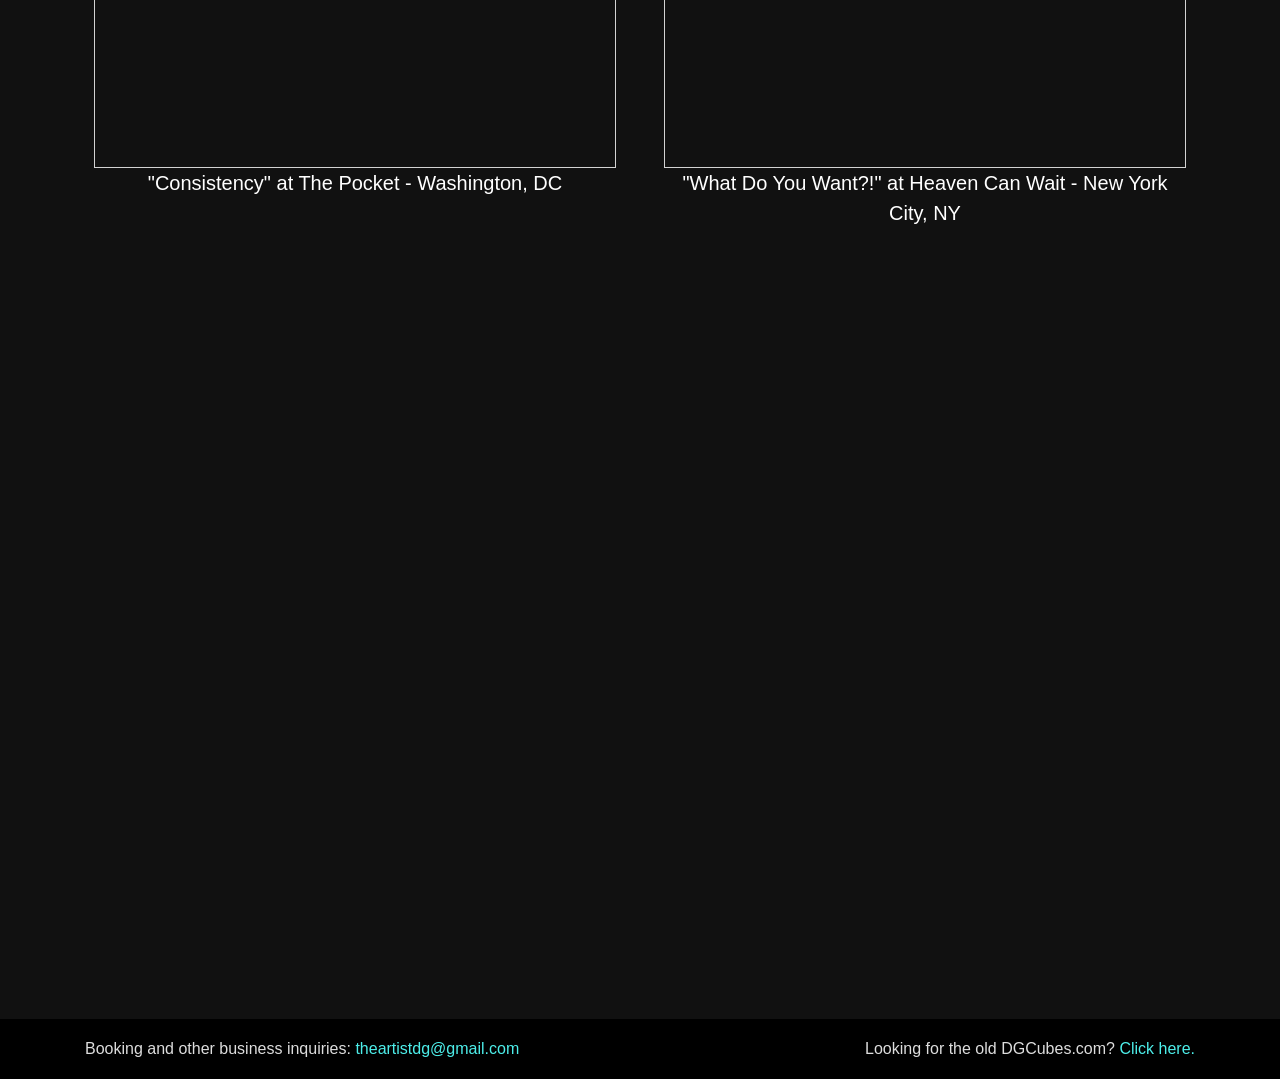
==== commit 2bdc04e3: "Update Flat Tuesdays show" ====
--- a/index.html
+++ b/index.html
@@ -453,15 +453,15 @@
 
 					<div class="release release-odd row text-center align-middle py-4 my-3 rounded">
 						<div class="col-md-4">
-							<a href="#" target="_blank">
-								<img src="static/img/cover-art/hello-world.jpg" class="img-fluid">
-							</a>
-						</div>
-						<div class="col-md-8 mt-1">
-							<h1 class="pb-3"><a href="#" target="_blank">Flat Tuesdays UMBC</a></h1>
+							<a href="https://forms.gle/iGenbdTPeV4qXkFK6" target="_blank">
+								<img src="static/img/show-art/flat-tuesdays.png" class="img-fluid">
+							</a>
+						</div>
+						<div class="col-md-8 mt-1">
+							<h1 class="pb-3"><a href="https://forms.gle/iGenbdTPeV4qXkFK6" target="_blank">Flat Tuesdays UMBC</a></h1>
 							<h4 class="py-2">Thursday, September 24, 2026</h4>
 							<h4 class="py-2">Catonsville, MD</h4>
-							<p class="lead">Catch DG the Artist for a rare FREE concert for UMBC students, at Flat Tuesdays on UMBC campus! He'll be performing all his favorite tracks from both old and new projects, featuring frequent collaborator The Vibe as an opening act! Doors open at 7:00pm.</p>
+							<p class="lead">Catch DG the Artist for a rare FREE concert for UMBC students, at Flat Tuesdays on UMBC campus! He'll be performing all his favorite tracks from both old and new projects, featuring frequent collaborator The Vibe as an opening act! Doors open at 7:00pm. <a href="https://forms.gle/iGenbdTPeV4qXkFK6" target="_blank">RSVP for free here!</a></p>
 						</div>
 					</div>
 
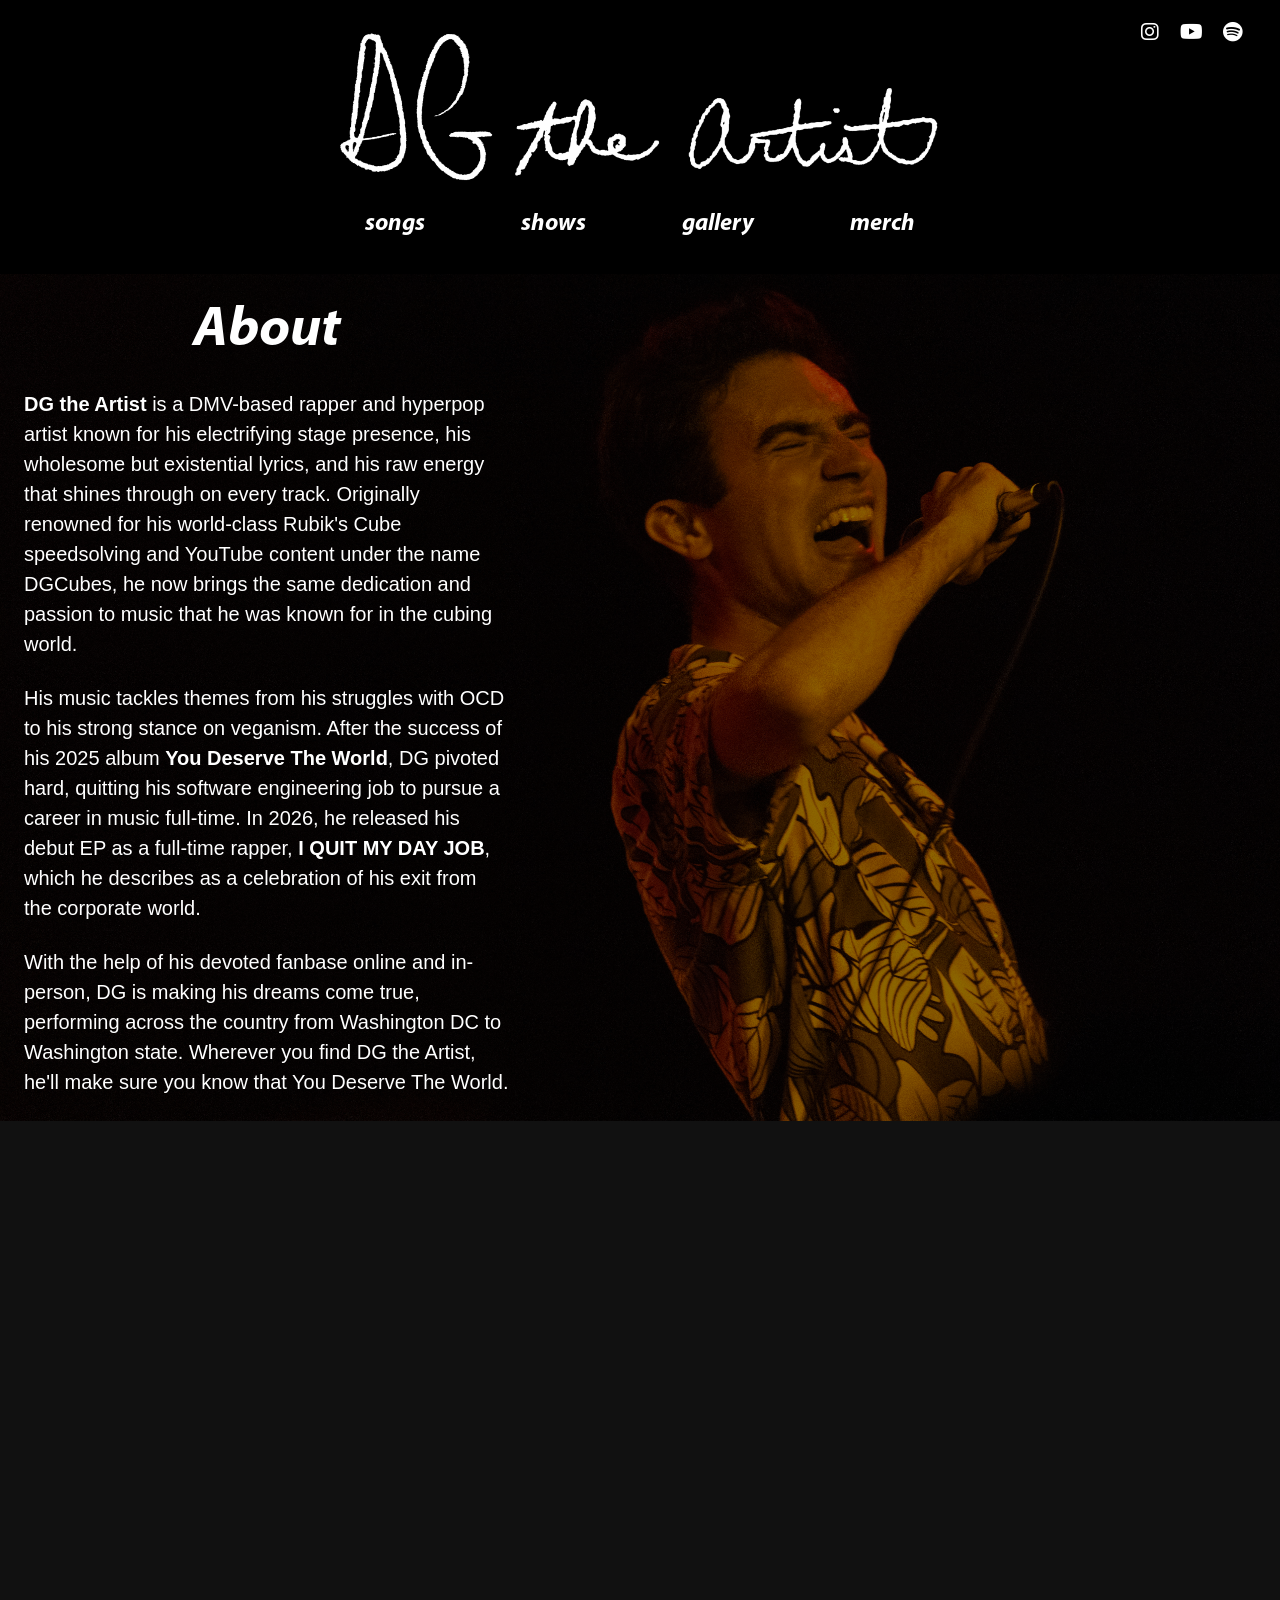
==== commit df18acc2: "Add JD VANCE WOULD HATE THIS SONG" ====
--- a/index.html
+++ b/index.html
@@ -293,7 +293,7 @@
 					
 					<h1 class="sub-header display-4 mb-5">Music</h1>
 
-					<div class="release release-odd row text-center align-middle py-4 my-2 rounded">
+					<div class="release release-even row text-center align-middle py-4 my-2 rounded">
 						<div class="col-md-4">
 							<a href="https://hyperfollow.com/dgtheartist/i-quit-my-day-job" target="_blank">
 								<img src="static/img/cover-art/i-quit-my-day-job.jpg" class="img-fluid">
@@ -304,6 +304,21 @@
 							<h4 class="py-2">EP ~ 2026</h4>
 							<p class="lead">
 								"I QUIT MY DAY JOB" is a five-song celebration of DG's exit from the corporate world to finally pursue music full-time. Featuring a mix of hard-hitting rap verses, energizing melodies, and unforgettable features, this victory lap of an EP ushers in a new era of DG the (full-time) Artist.
+							</p>
+						</div>
+					</div>
+
+					<div class="release release-odd row text-center align-middle py-4 my-2 rounded">
+						<div class="col-md-4">
+							<a href="https://hyperfollow.com/dgtheartist/jd-vance-would-hate-this-song" target="_blank">
+								<img src="static/img/cover-art/jd-vance-would-hate-this-song.png" class="img-fluid">
+							</a>
+						</div>
+						<div class="col-md-8 mt-1">
+							<h1><a href="https://hyperfollow.com/dgtheartist/jd-vance-would-hate-this-song" target="_blank">JD VANCE WOULD HATE THIS SONG</a></h1>
+							<h4 class="py-2">Single ~ 2026</h4>
+							<p class="lead">
+								When recording this single, DG treated the studio like a playground. Despite its title, this song really isn't about politics; it's pure fun and silliness that happens to be wrapped in a politically timely package. This song may be the most unfiltered version of himself that DG has ever let the world see. Do not listen if your name is JD Vance.
 							</p>
 						</div>
 					</div>
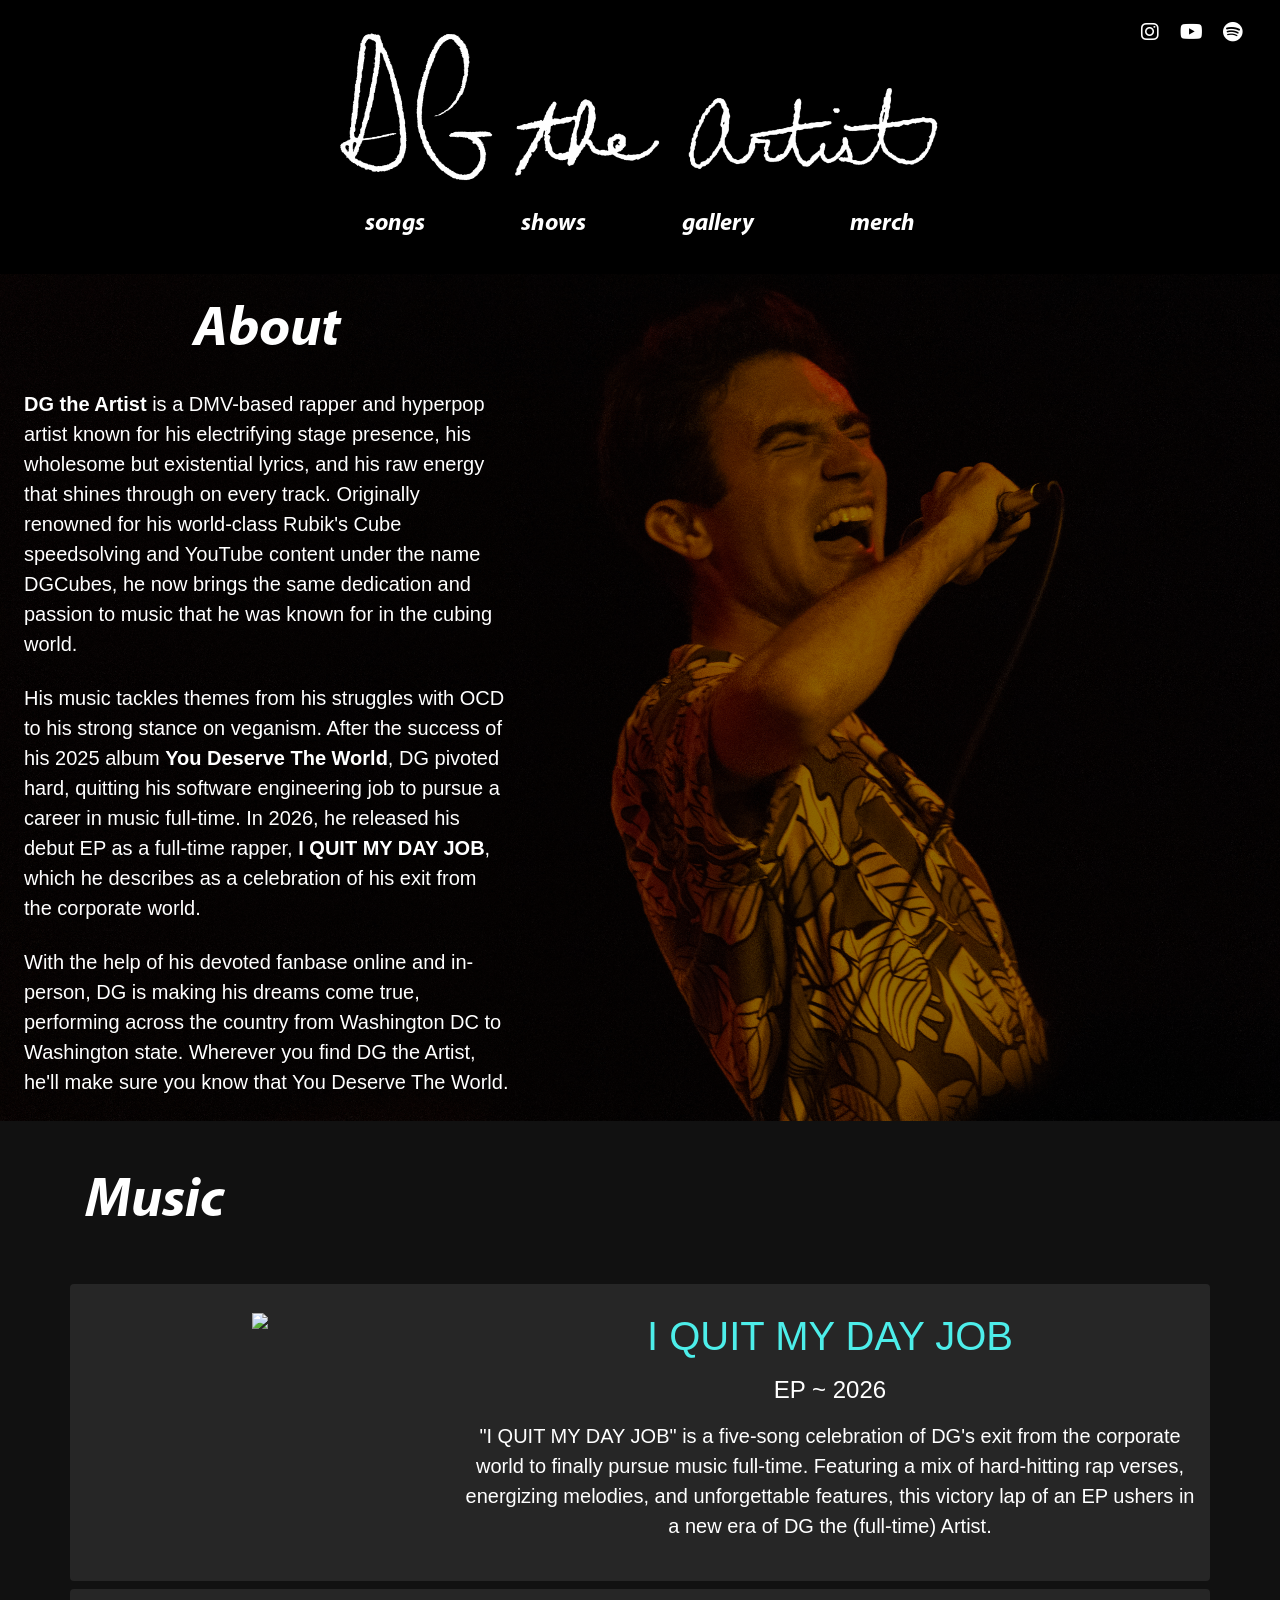
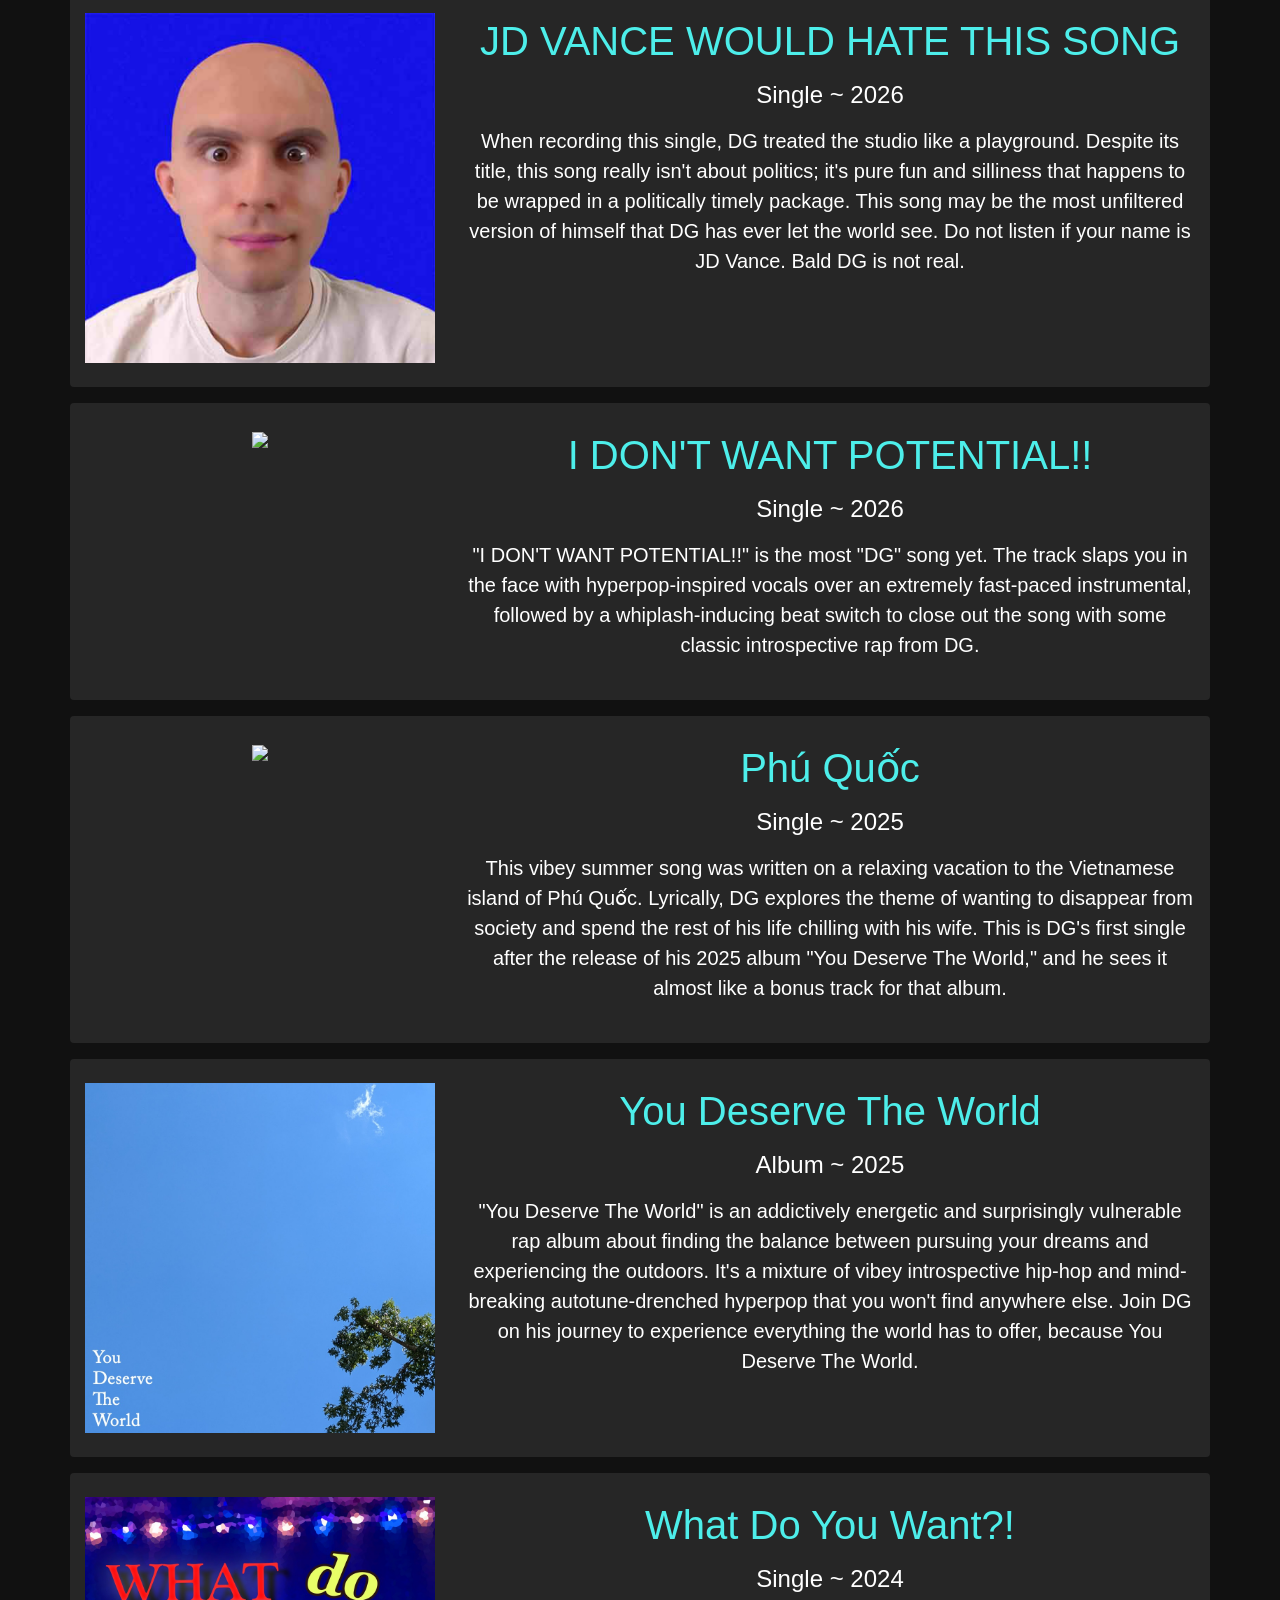
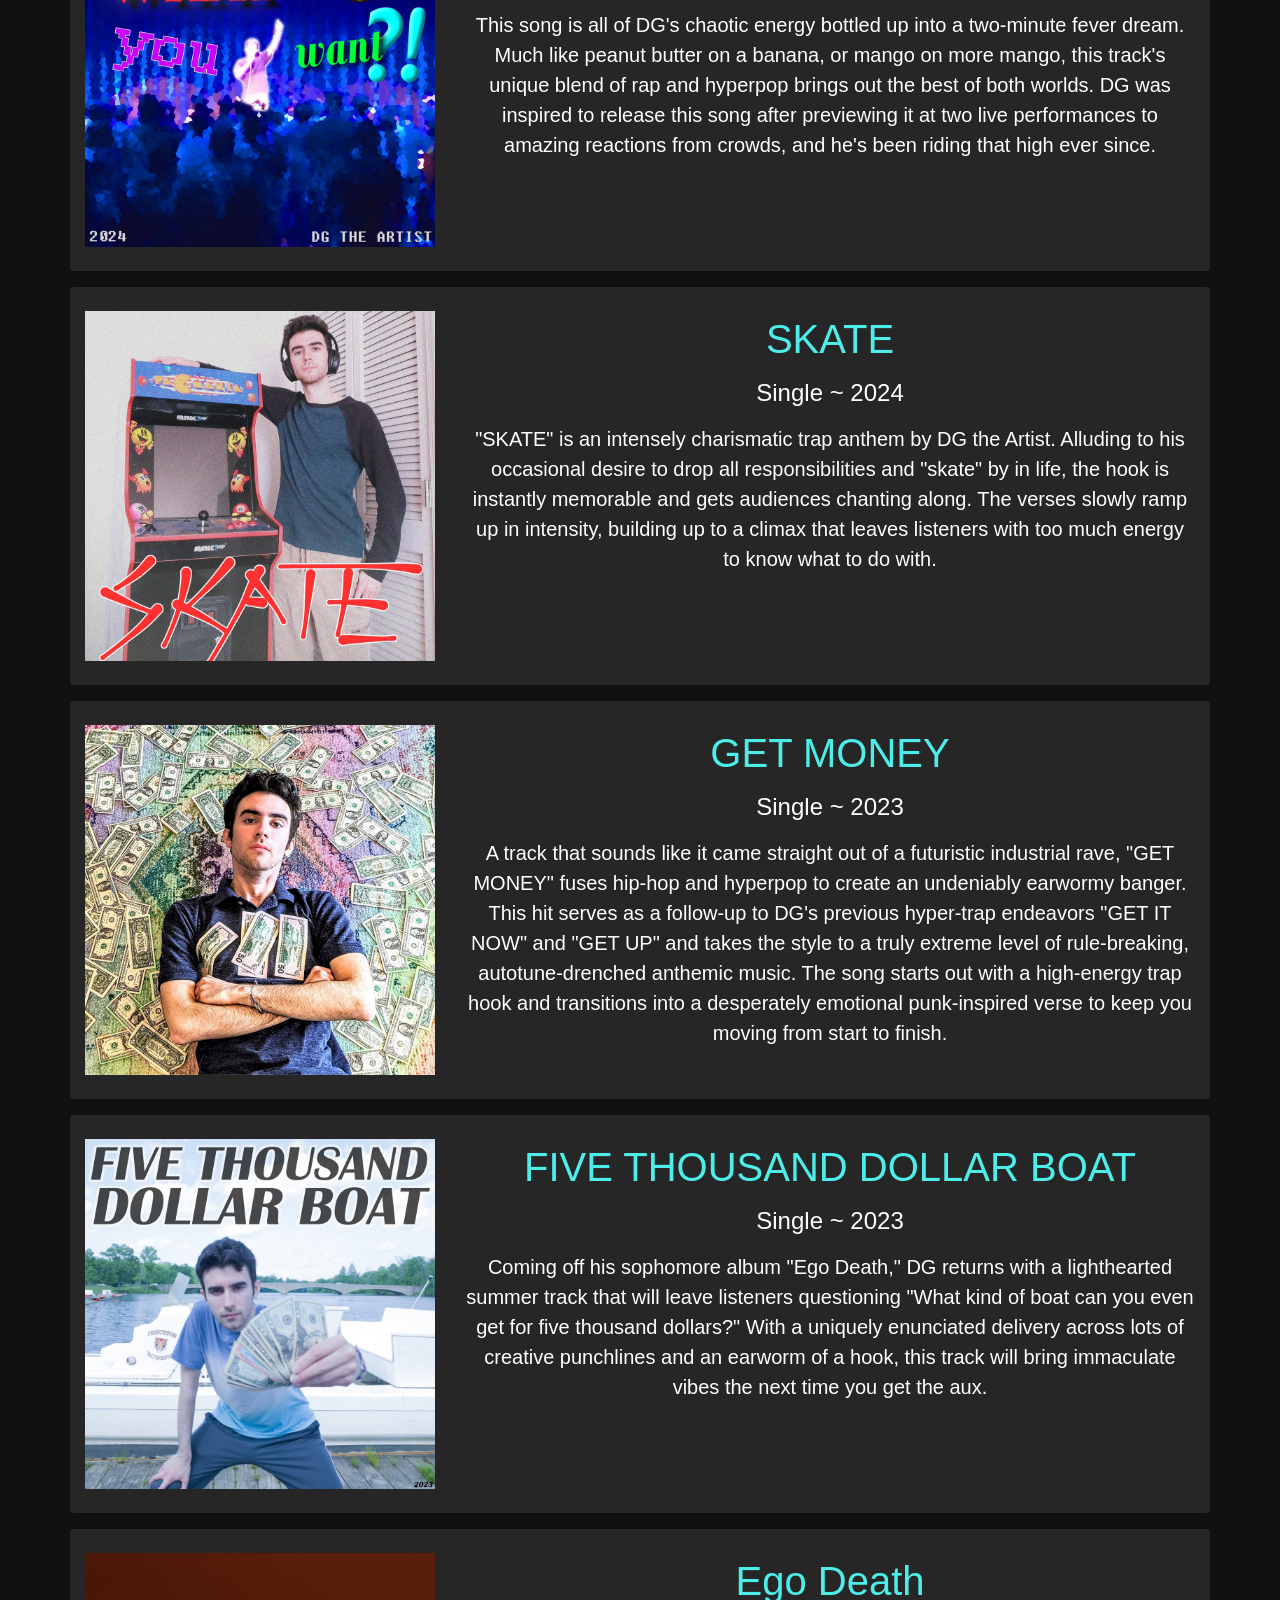
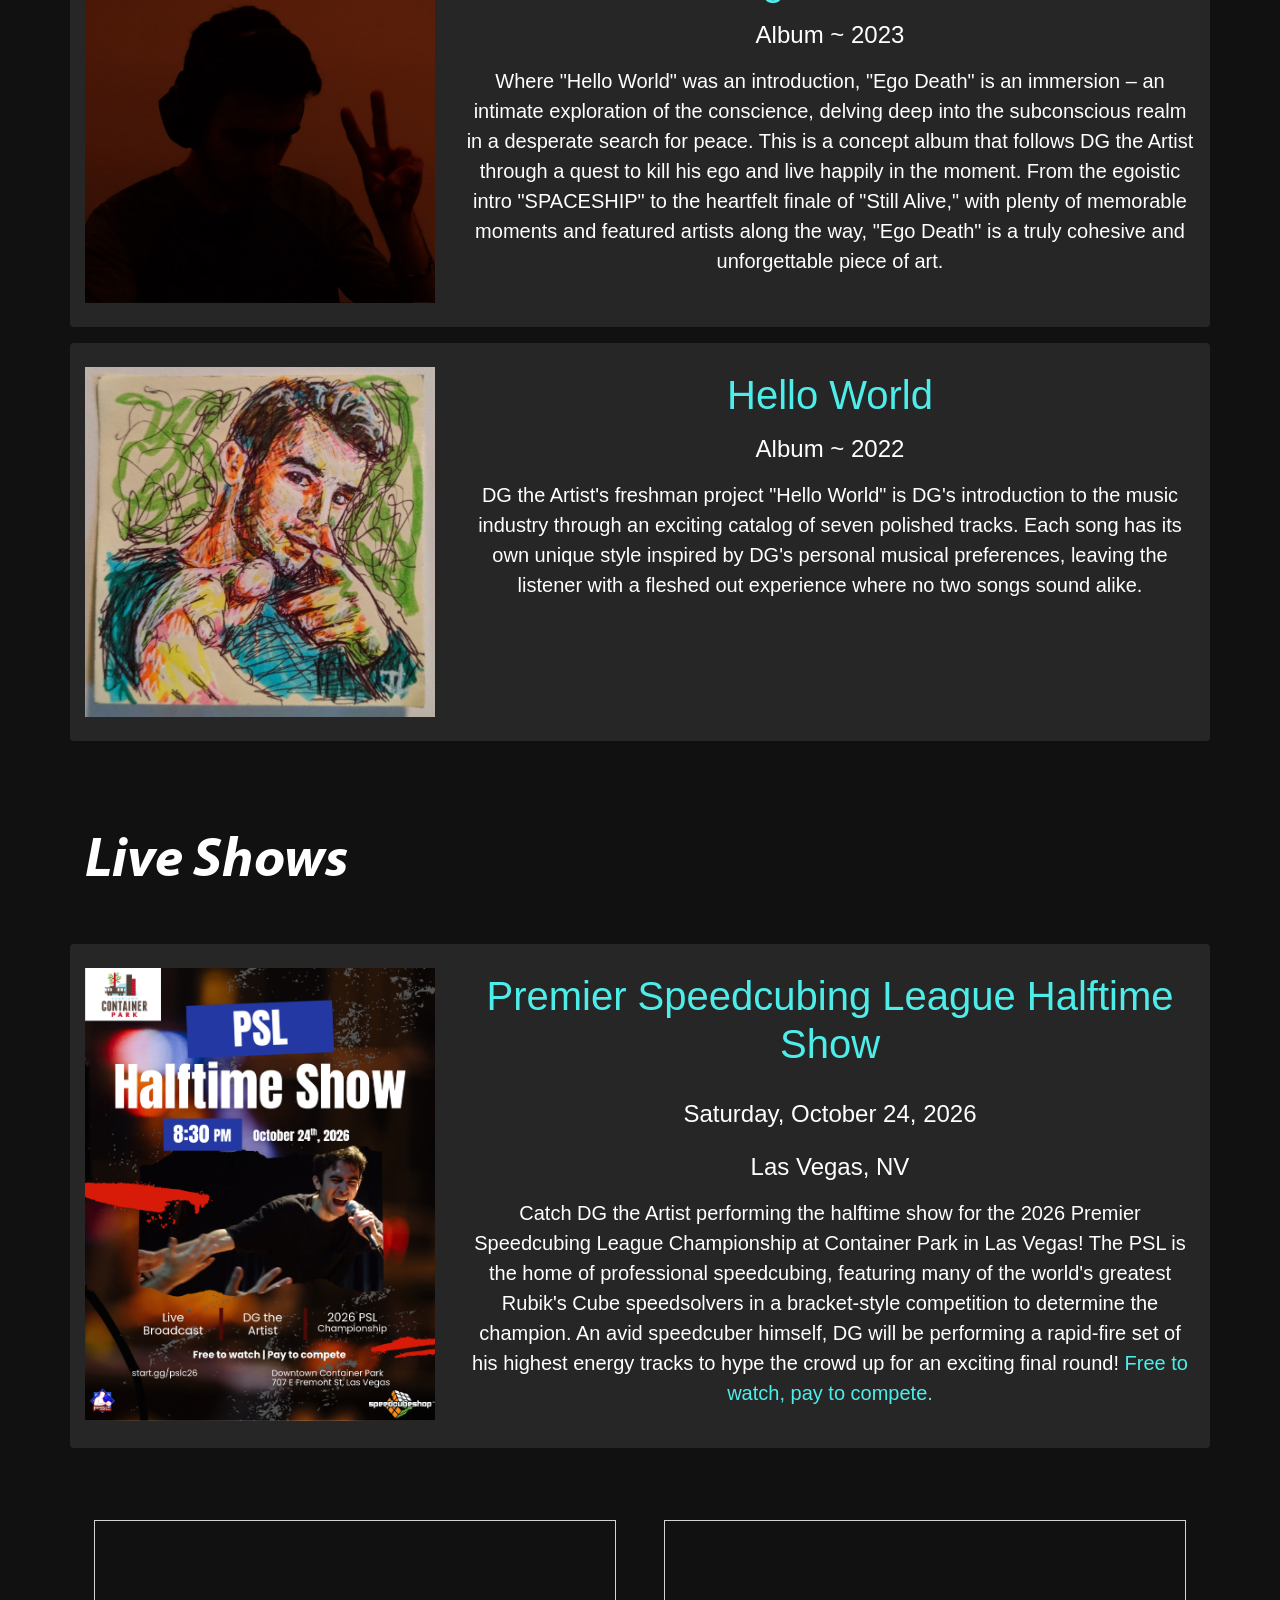
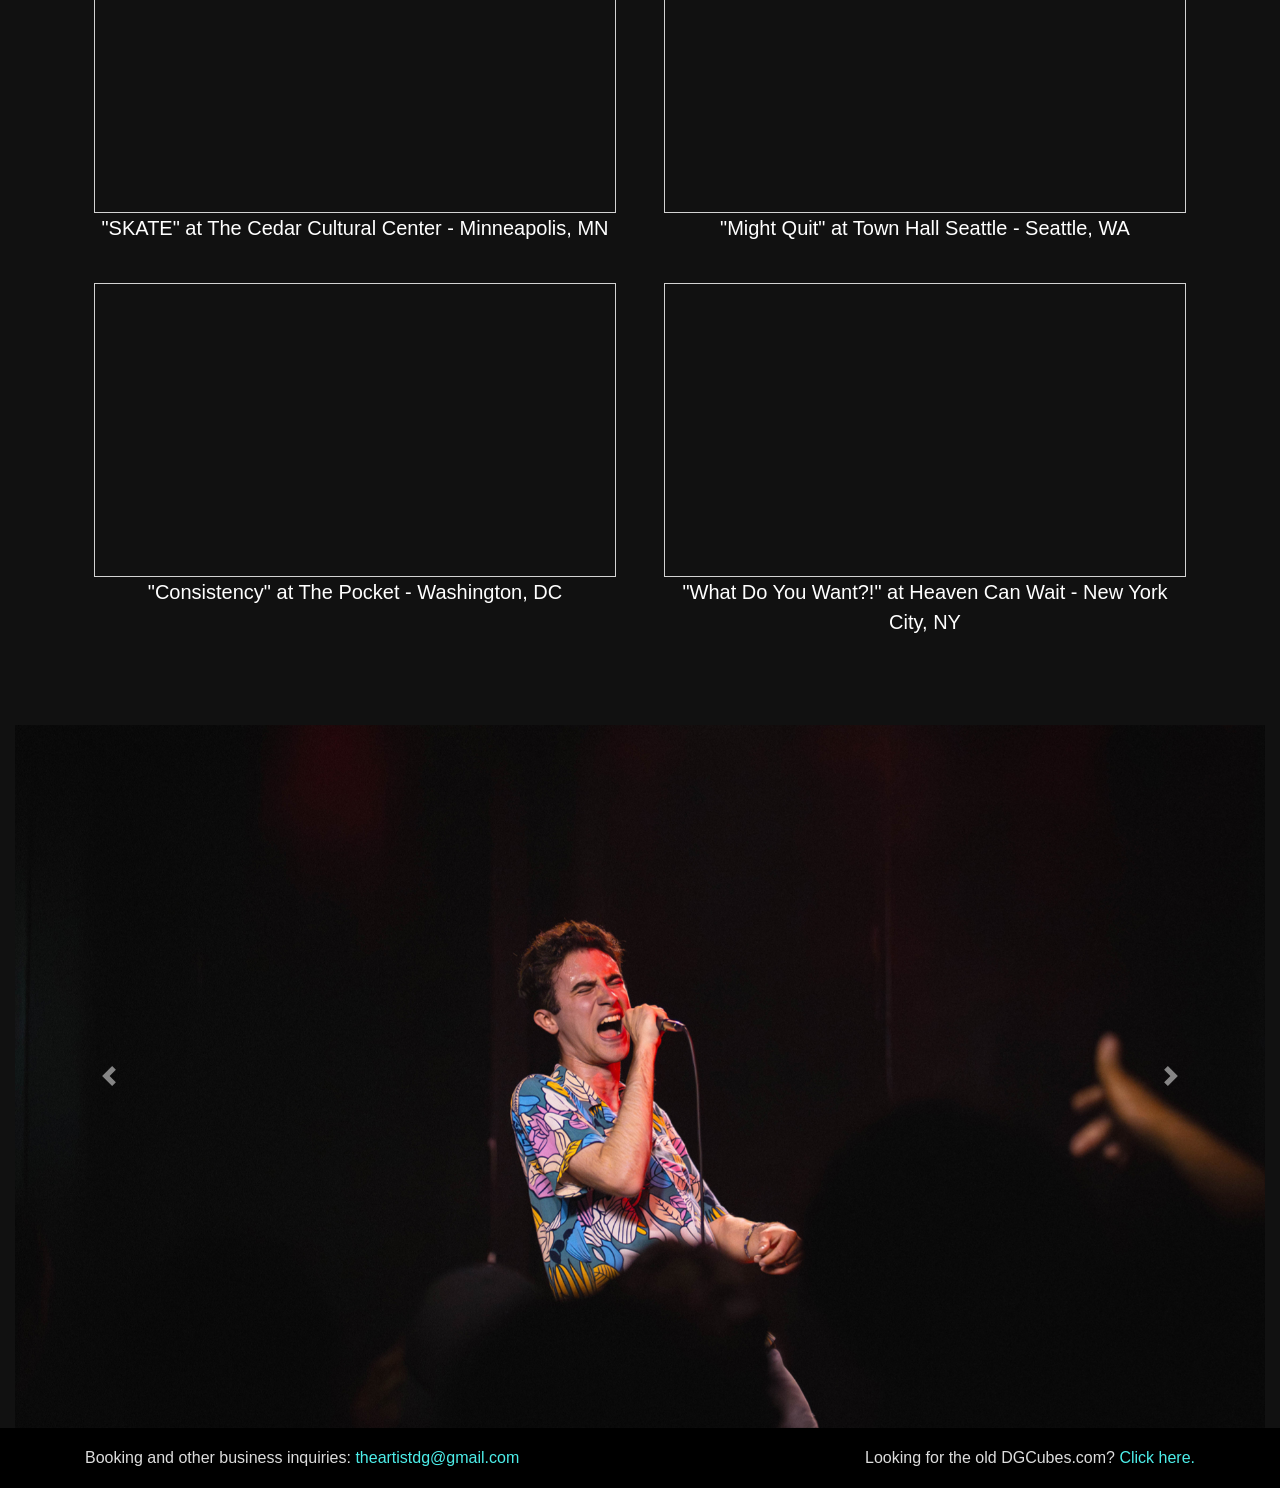
==== commit b036506a: "Add PSL halftime show" ====
--- a/index.html
+++ b/index.html
@@ -318,7 +318,7 @@
 							<h1><a href="https://hyperfollow.com/dgtheartist/jd-vance-would-hate-this-song" target="_blank">JD VANCE WOULD HATE THIS SONG</a></h1>
 							<h4 class="py-2">Single ~ 2026</h4>
 							<p class="lead">
-								When recording this single, DG treated the studio like a playground. Despite its title, this song really isn't about politics; it's pure fun and silliness that happens to be wrapped in a politically timely package. This song may be the most unfiltered version of himself that DG has ever let the world see. Do not listen if your name is JD Vance.
+								When recording this single, DG treated the studio like a playground. Despite its title, this song really isn't about politics; it's pure fun and silliness that happens to be wrapped in a politically timely package. This song may be the most unfiltered version of himself that DG has ever let the world see. Do not listen if your name is JD Vance. Bald DG is not real.
 							</p>
 						</div>
 					</div>
@@ -468,15 +468,15 @@
 
 					<div class="release release-odd row text-center align-middle py-4 my-3 rounded">
 						<div class="col-md-4">
-							<a href="https://forms.gle/iGenbdTPeV4qXkFK6" target="_blank">
-								<img src="static/img/show-art/flat-tuesdays.png" class="img-fluid">
-							</a>
-						</div>
-						<div class="col-md-8 mt-1">
-							<h1 class="pb-3"><a href="https://forms.gle/iGenbdTPeV4qXkFK6" target="_blank">Flat Tuesdays UMBC</a></h1>
-							<h4 class="py-2">Thursday, September 24, 2026</h4>
-							<h4 class="py-2">Catonsville, MD</h4>
-							<p class="lead">Catch DG the Artist for a rare FREE concert for UMBC students, at Flat Tuesdays on UMBC campus! He'll be performing all his favorite tracks from both old and new projects, featuring frequent collaborator The Vibe as an opening act! Doors open at 7:00pm. <a href="https://forms.gle/iGenbdTPeV4qXkFK6" target="_blank">RSVP for free here!</a></p>
+							<a href="https://premierspeedcubingleague.org/" target="_blank">
+								<img src="static/img/show-art/psl-championship.png" class="img-fluid">
+							</a>
+						</div>
+						<div class="col-md-8 mt-1">
+							<h1 class="pb-3"><a href="https://premierspeedcubingleague.org/" target="_blank">Premier Speedcubing League Halftime Show</a></h1>
+							<h4 class="py-2">Saturday, October 24, 2026</h4>
+							<h4 class="py-2">Las Vegas, NV</h4>
+							<p class="lead">Catch DG the Artist performing the halftime show for the 2026 Premier Speedcubing League Championship at Container Park in Las Vegas! The PSL is the home of professional speedcubing, featuring many of the world's greatest Rubik's Cube speedsolvers in a bracket-style competition to determine the champion. An avid speedcuber himself, DG will be performing a rapid-fire set of his highest energy tracks to hype the crowd up for an exciting final round! <a href="https://premierspeedcubingleague.org/" target="_blank">Free to watch, pay to compete.</a></p>
 						</div>
 					</div>
 
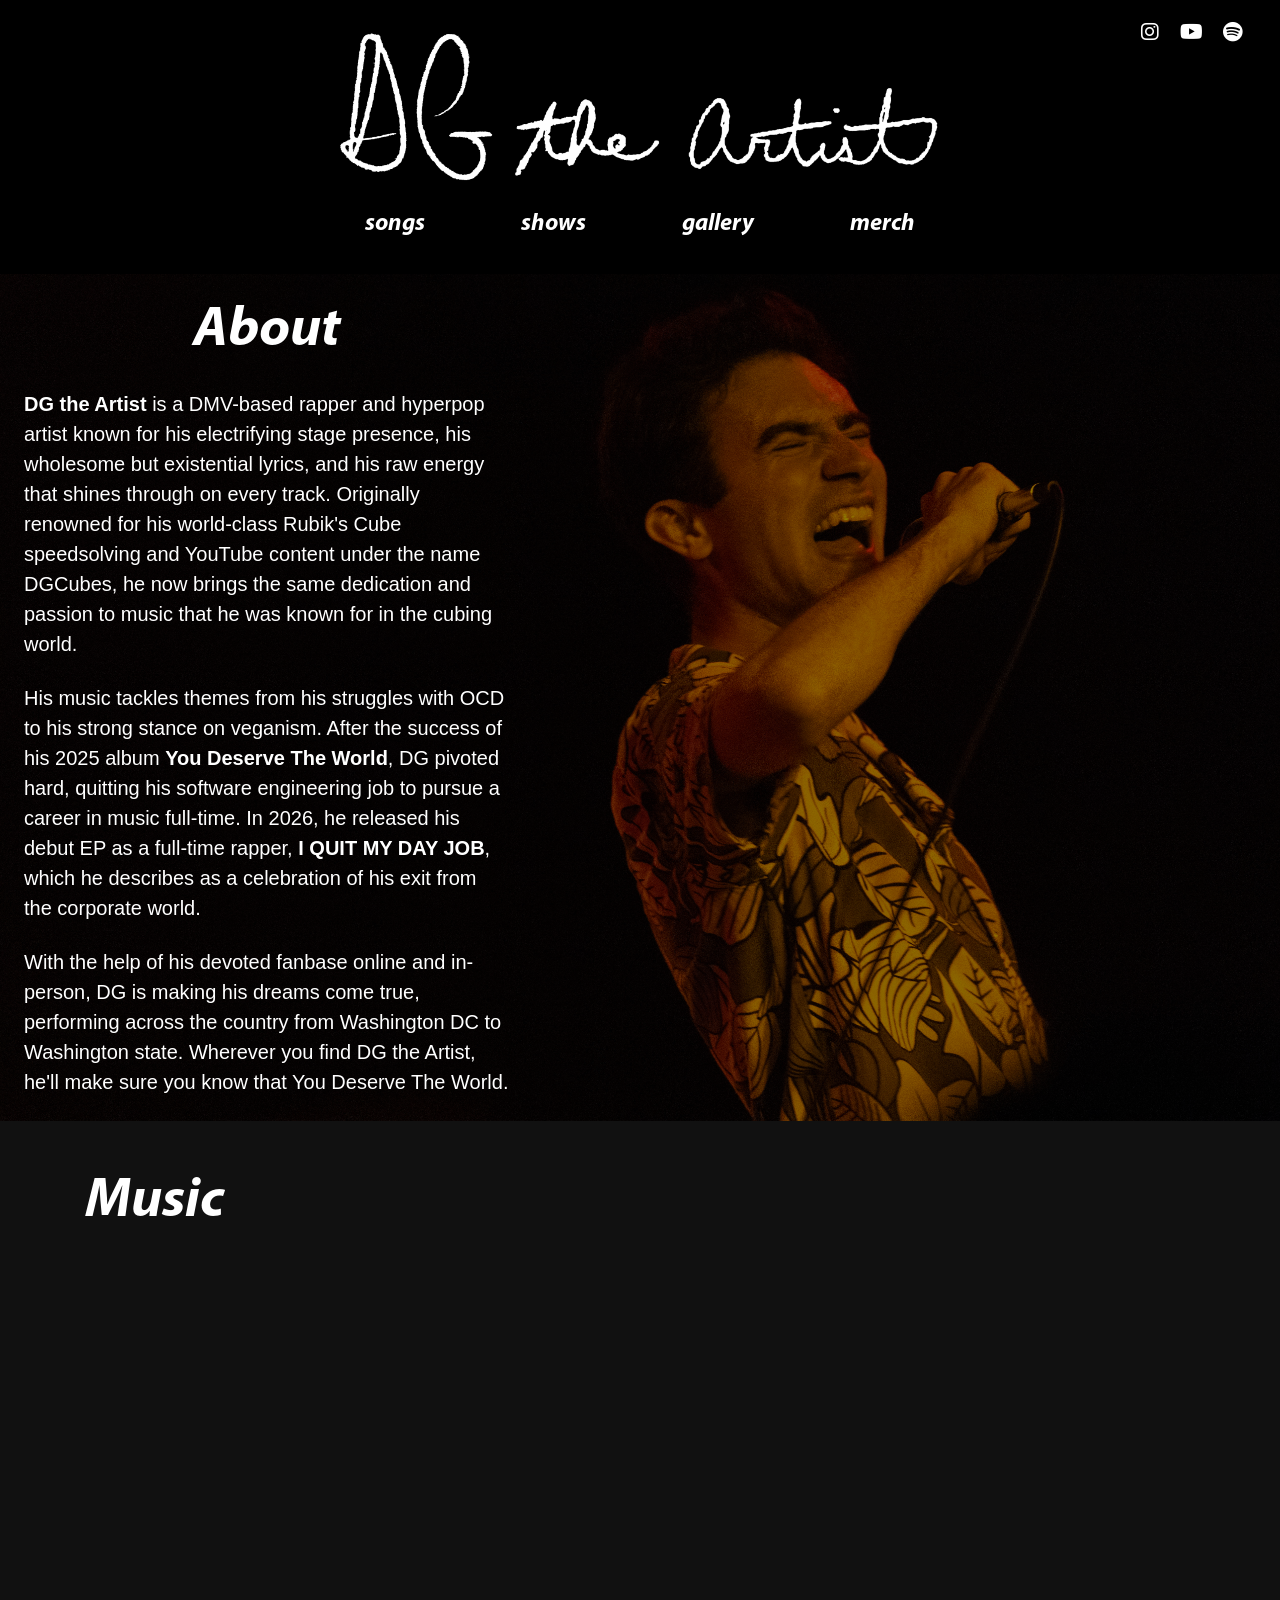
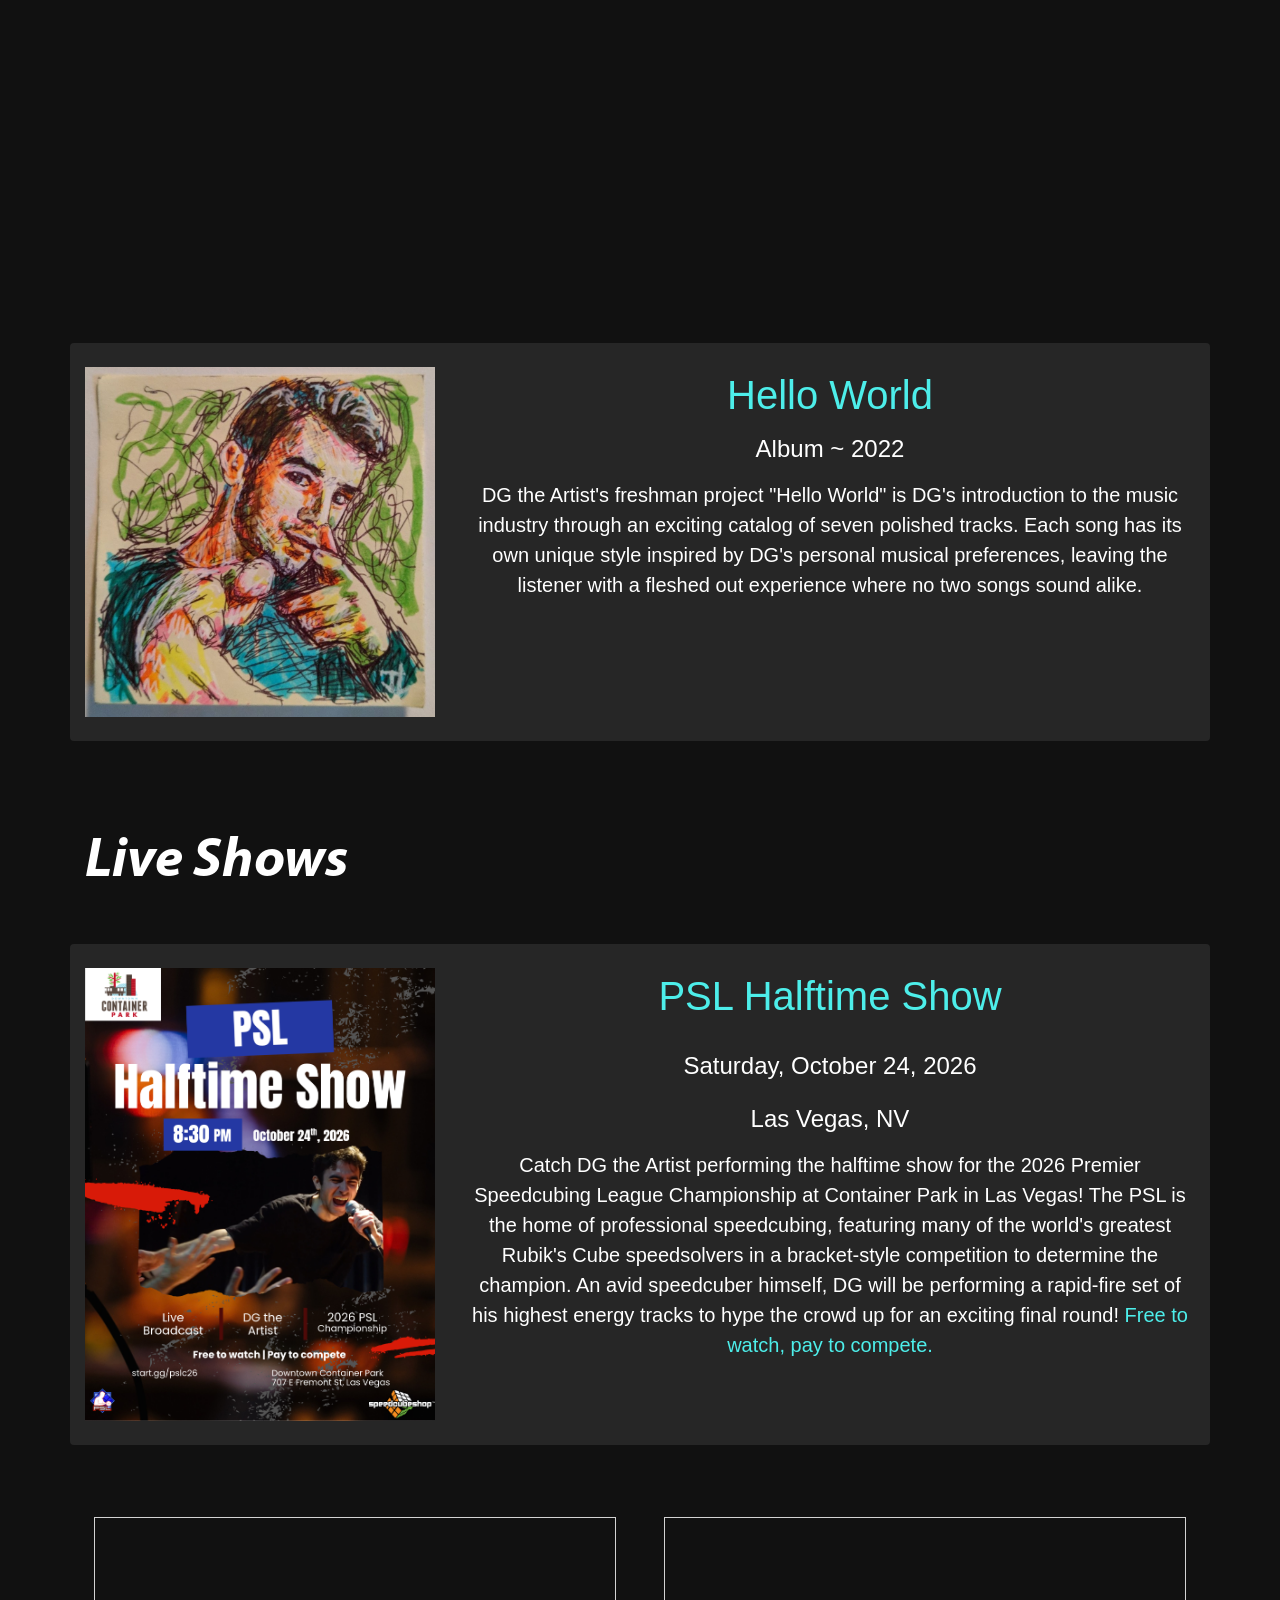
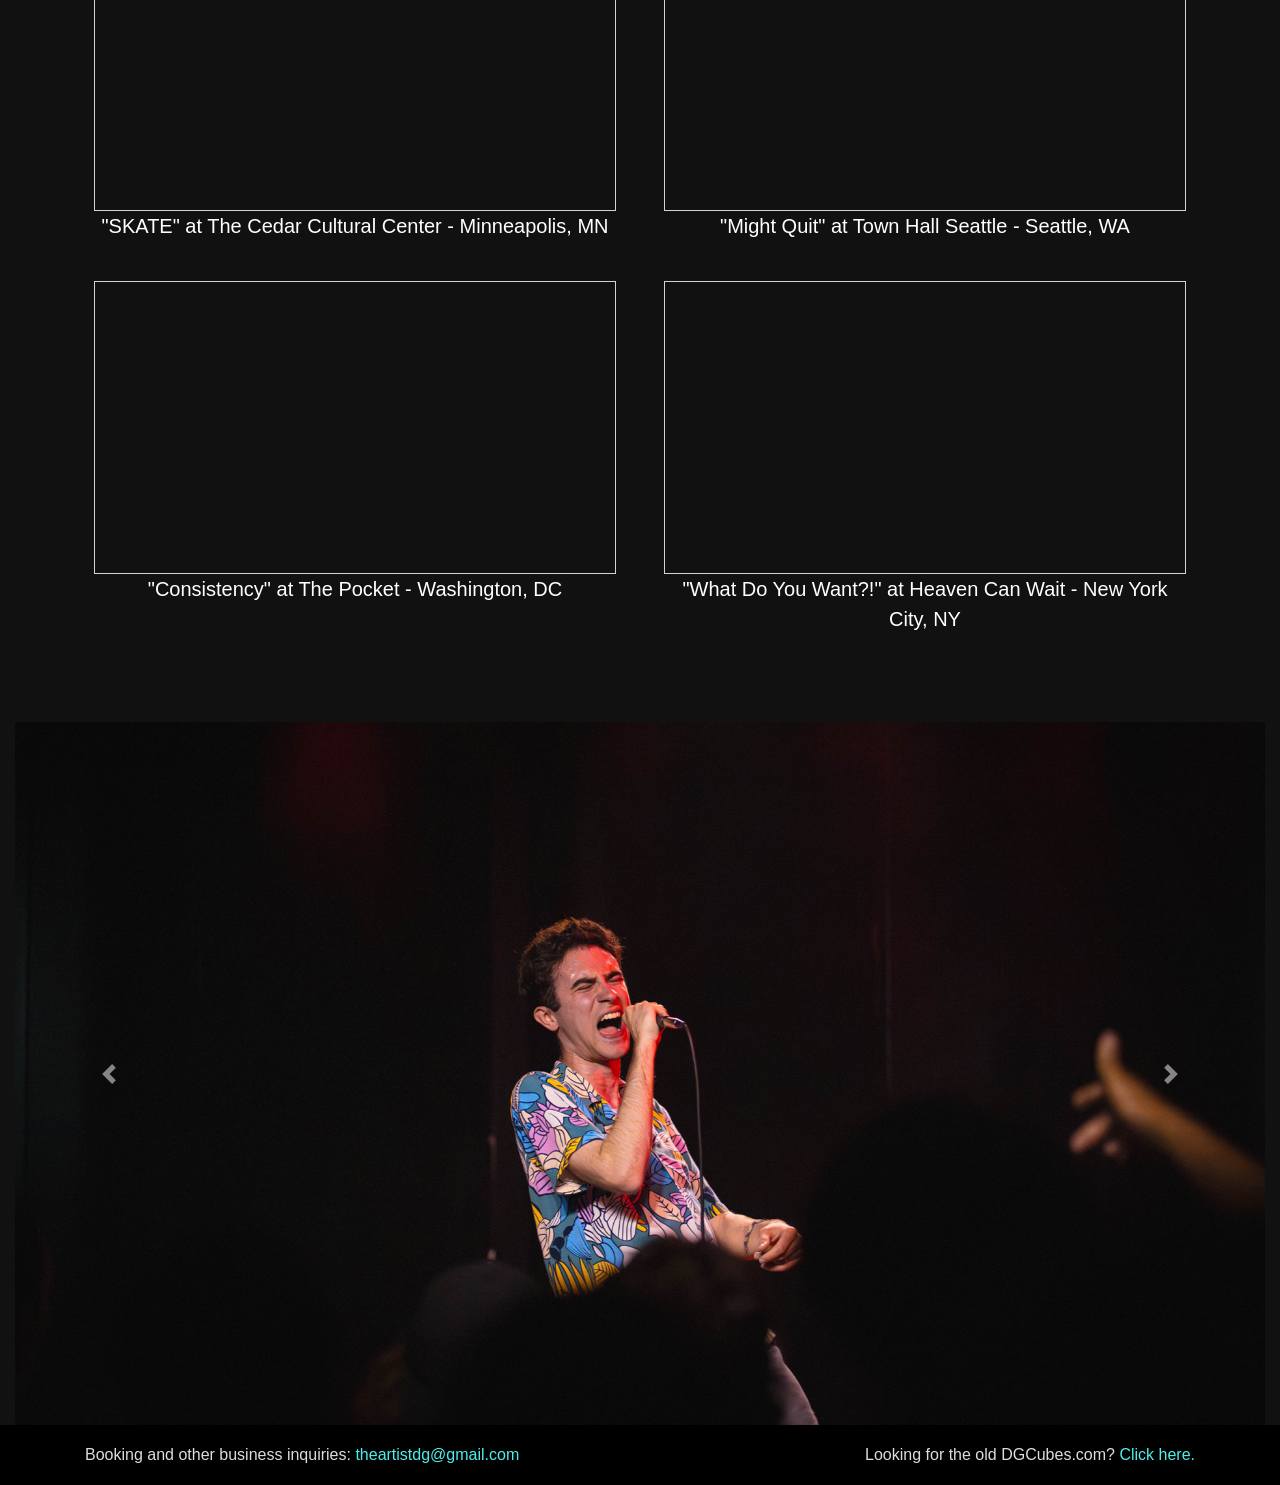
==== commit 90f29df8: "Update PSL and cleanup" ====
--- a/index.html
+++ b/index.html
@@ -473,7 +473,7 @@
 							</a>
 						</div>
 						<div class="col-md-8 mt-1">
-							<h1 class="pb-3"><a href="https://premierspeedcubingleague.org/" target="_blank">Premier Speedcubing League Halftime Show</a></h1>
+							<h1 class="pb-3"><a href="https://premierspeedcubingleague.org/" target="_blank">PSL Halftime Show</a></h1>
 							<h4 class="py-2">Saturday, October 24, 2026</h4>
 							<h4 class="py-2">Las Vegas, NV</h4>
 							<p class="lead">Catch DG the Artist performing the halftime show for the 2026 Premier Speedcubing League Championship at Container Park in Las Vegas! The PSL is the home of professional speedcubing, featuring many of the world's greatest Rubik's Cube speedsolvers in a bracket-style competition to determine the champion. An avid speedcuber himself, DG will be performing a rapid-fire set of his highest energy tracks to hype the crowd up for an exciting final round! <a href="https://premierspeedcubingleague.org/" target="_blank">Free to watch, pay to compete.</a></p>
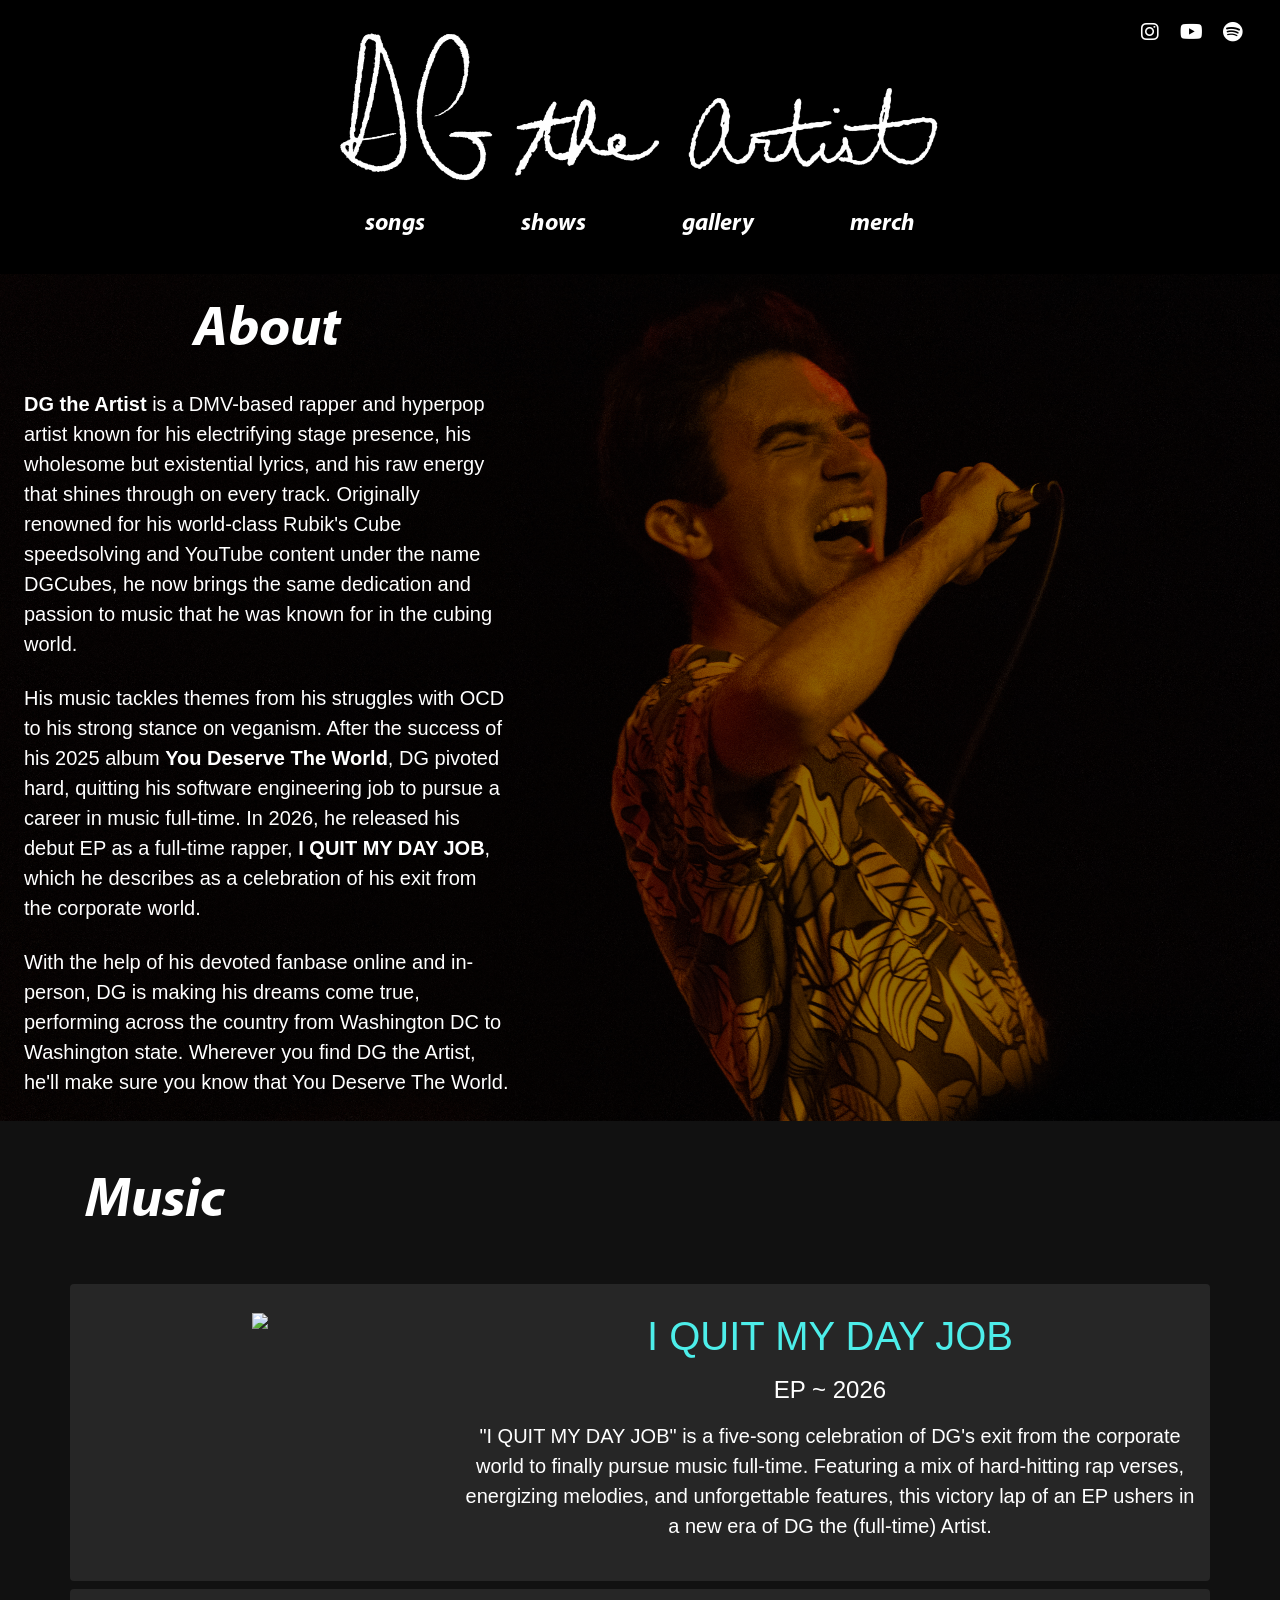
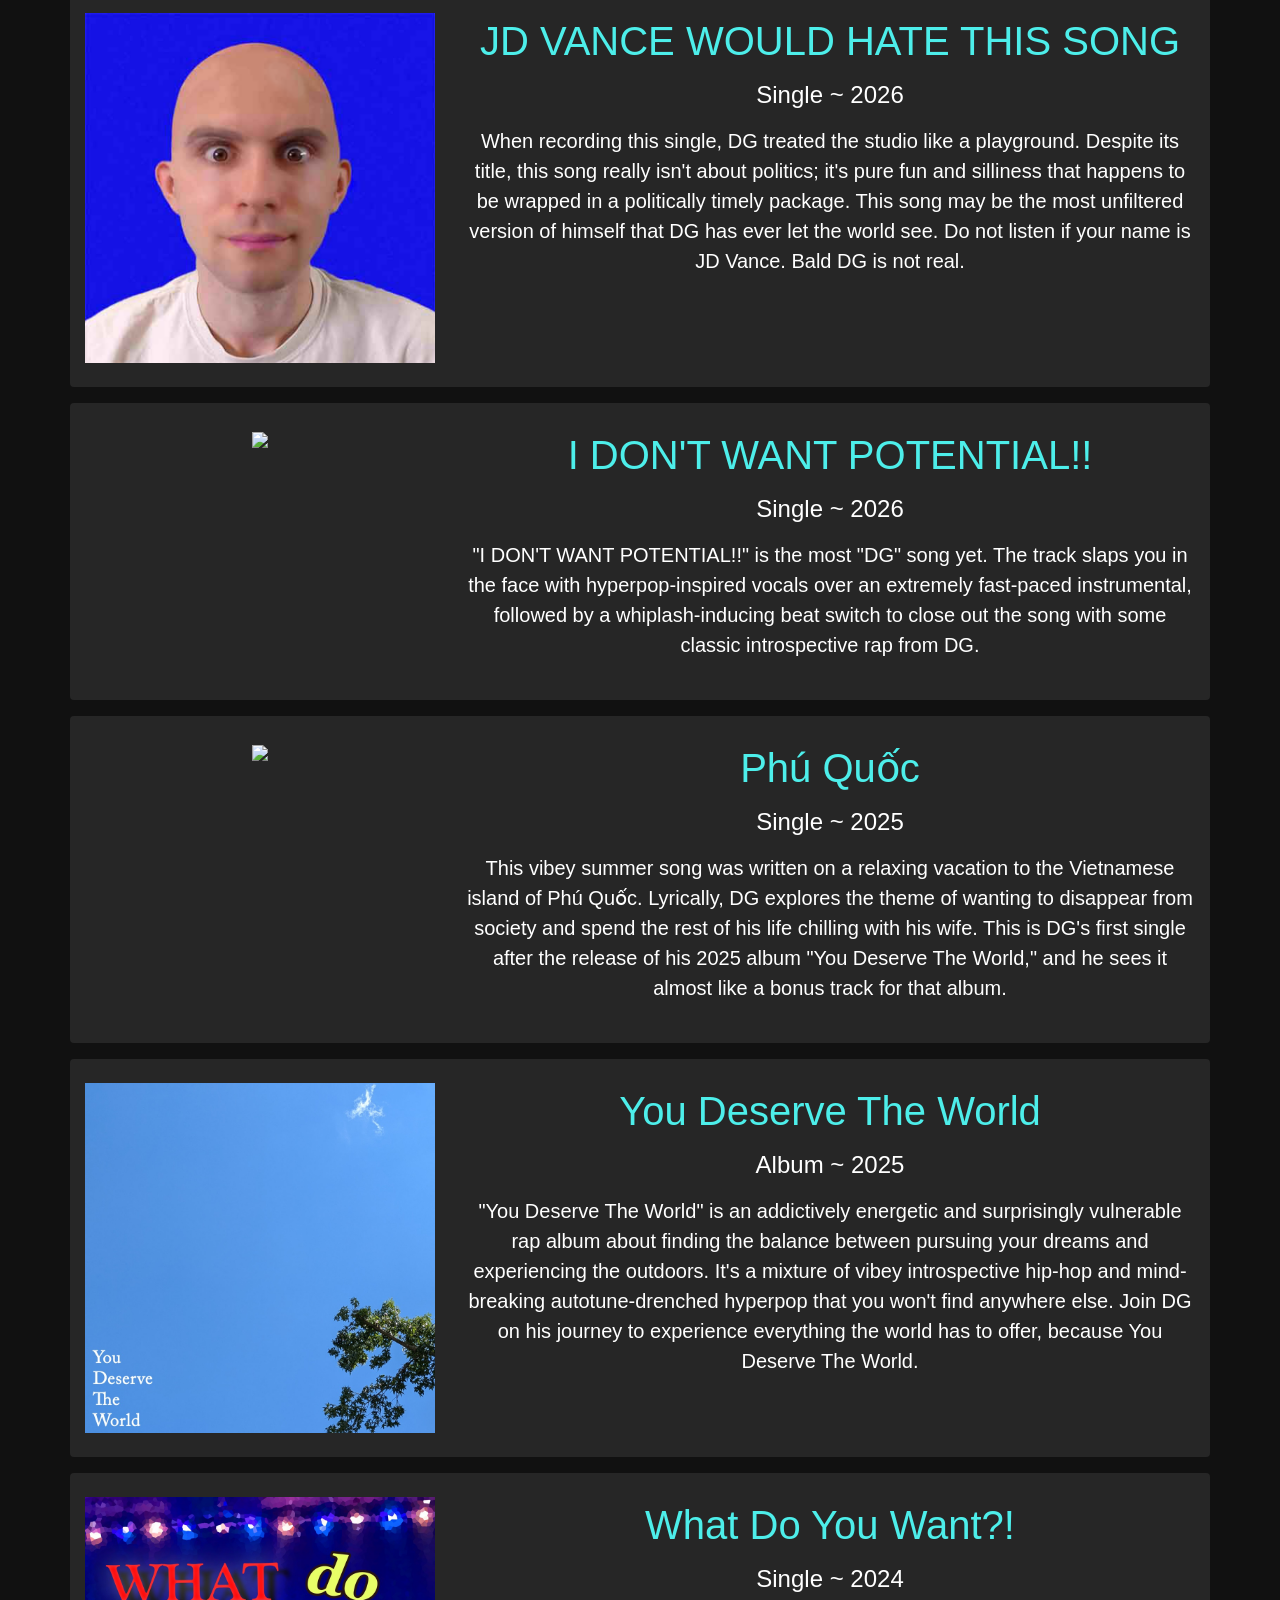
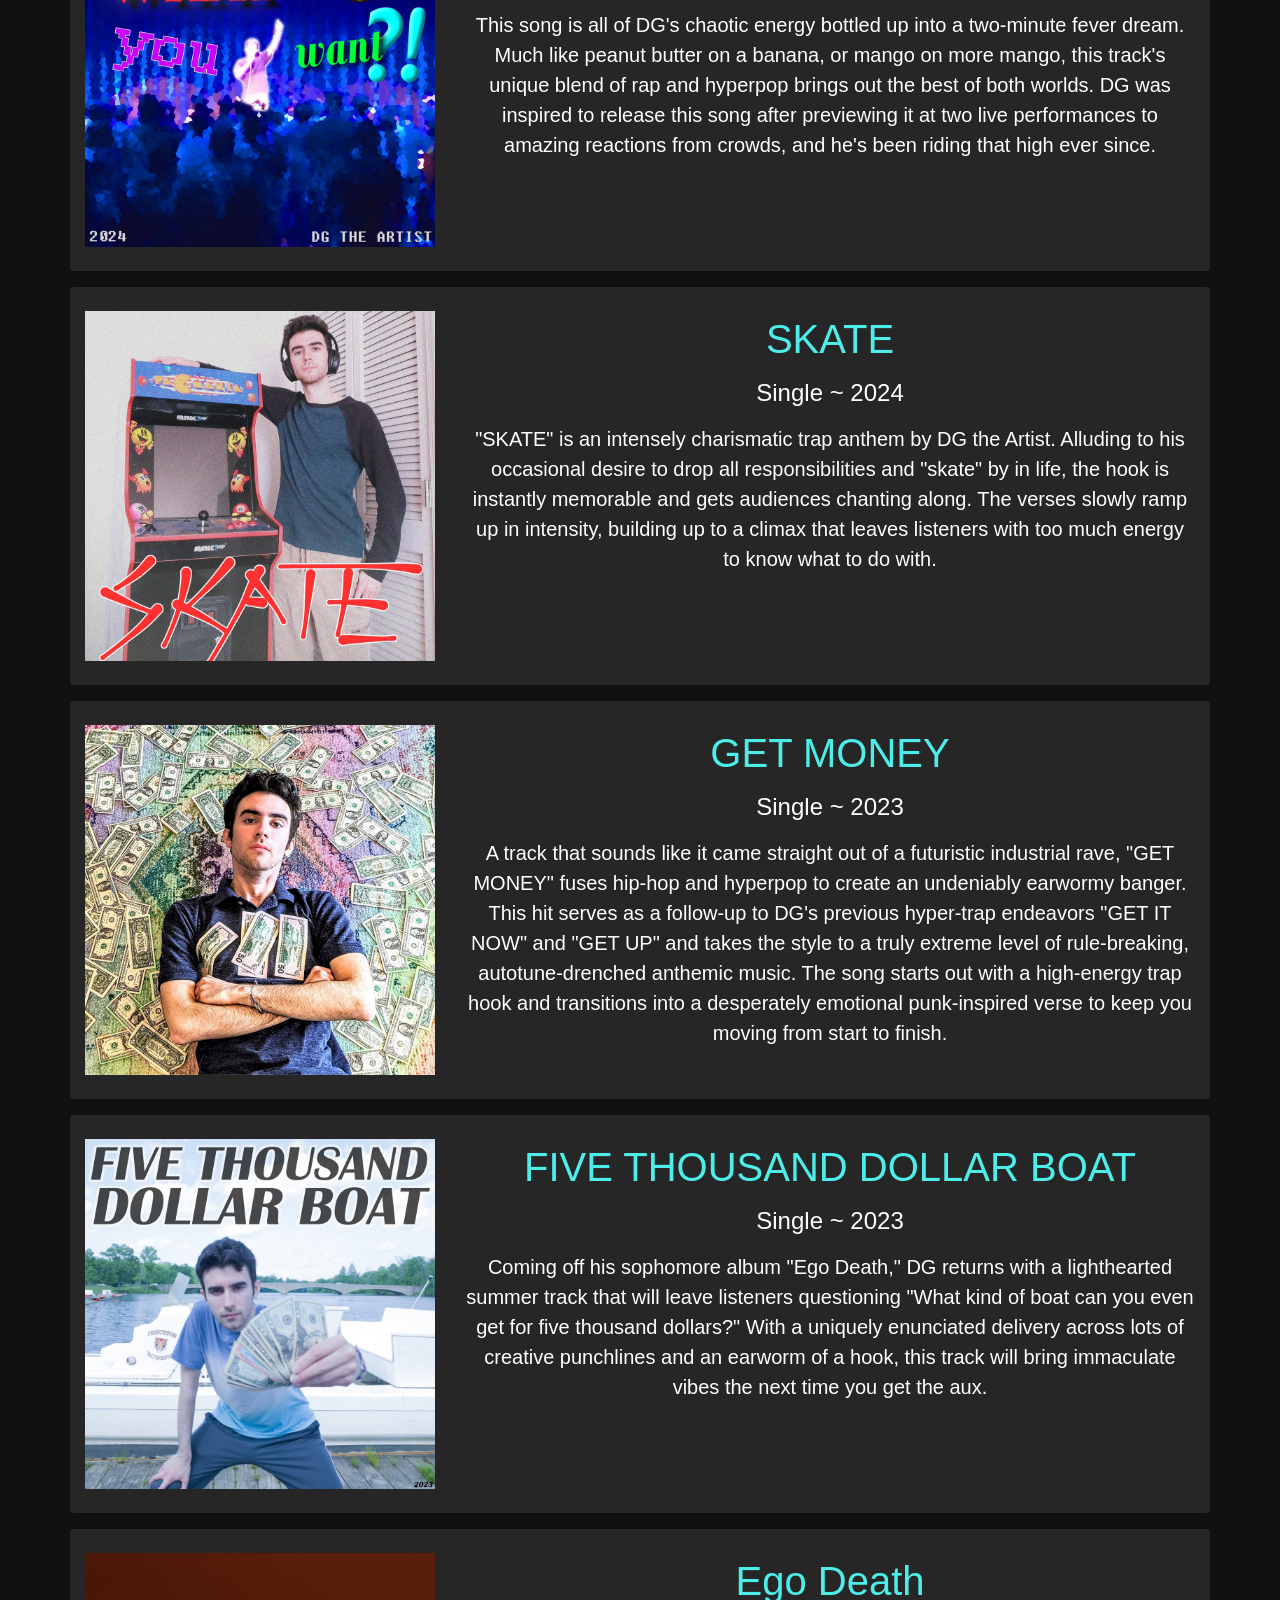
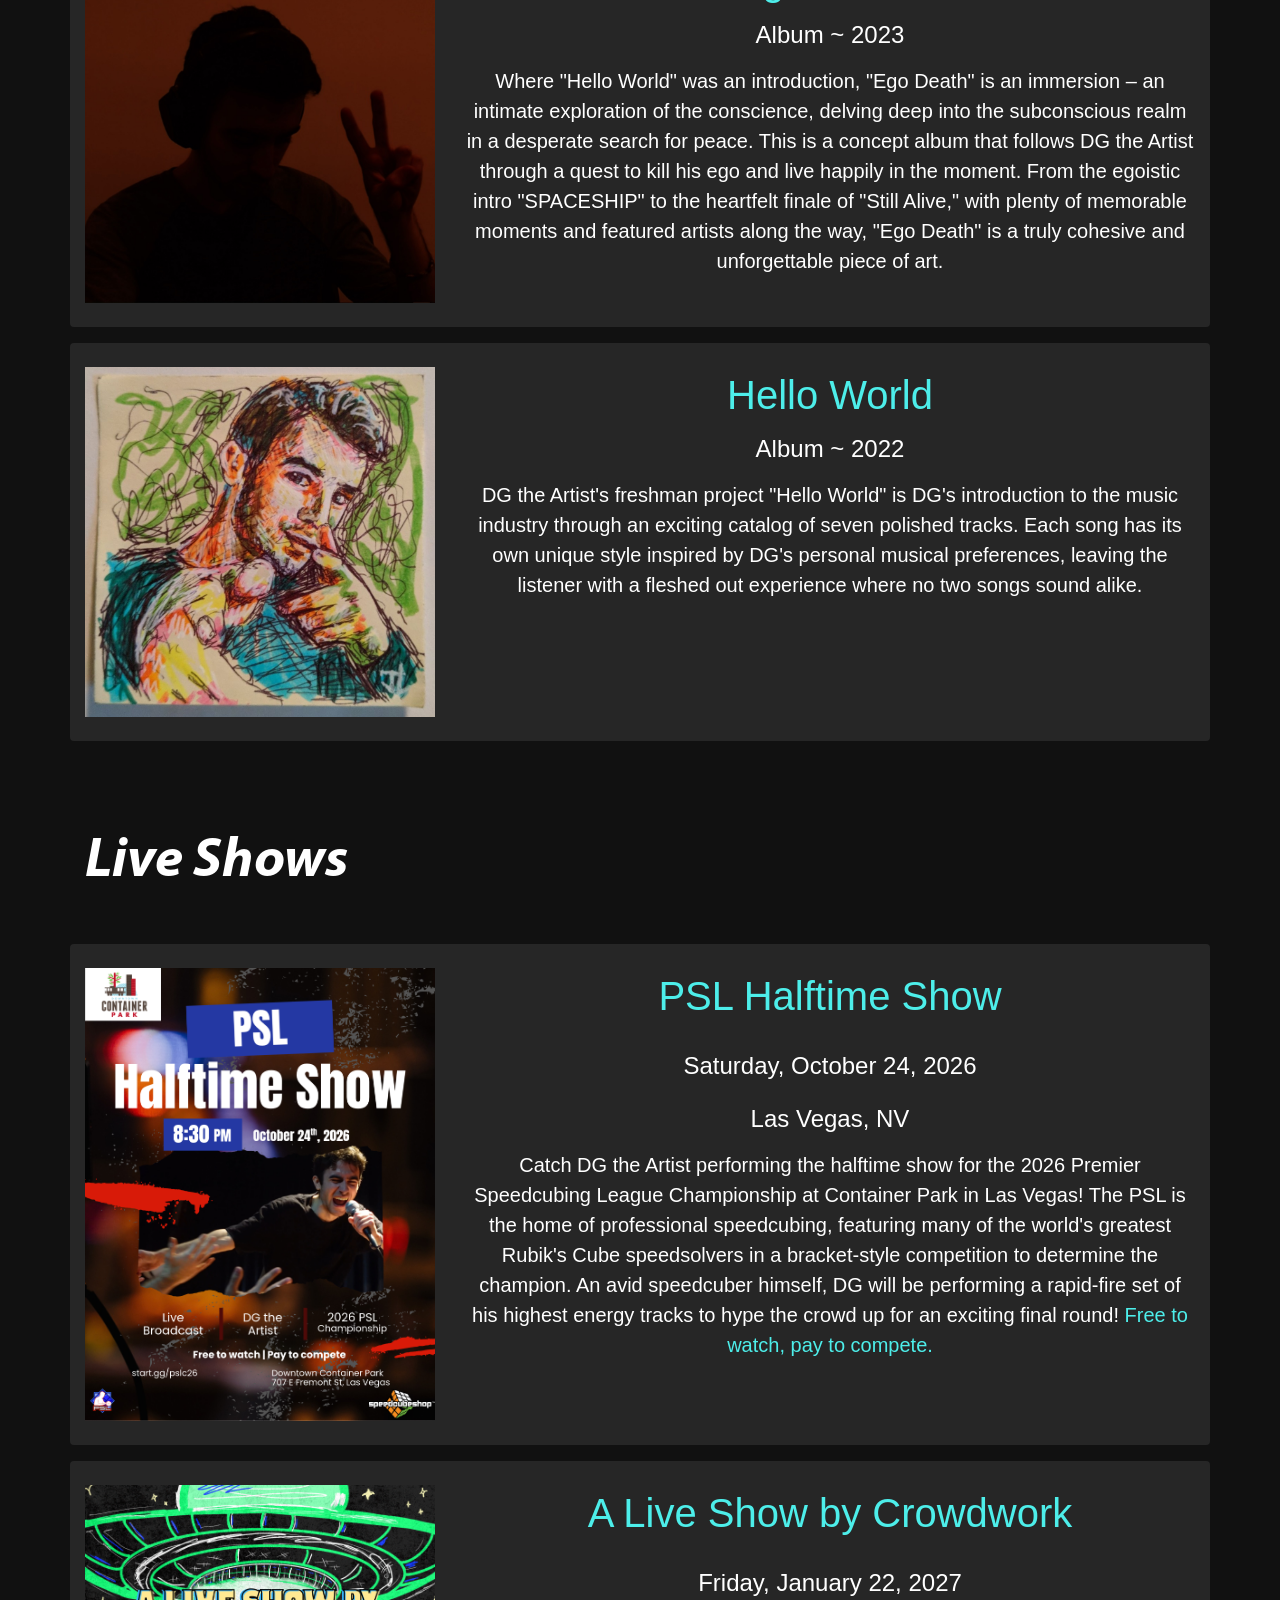
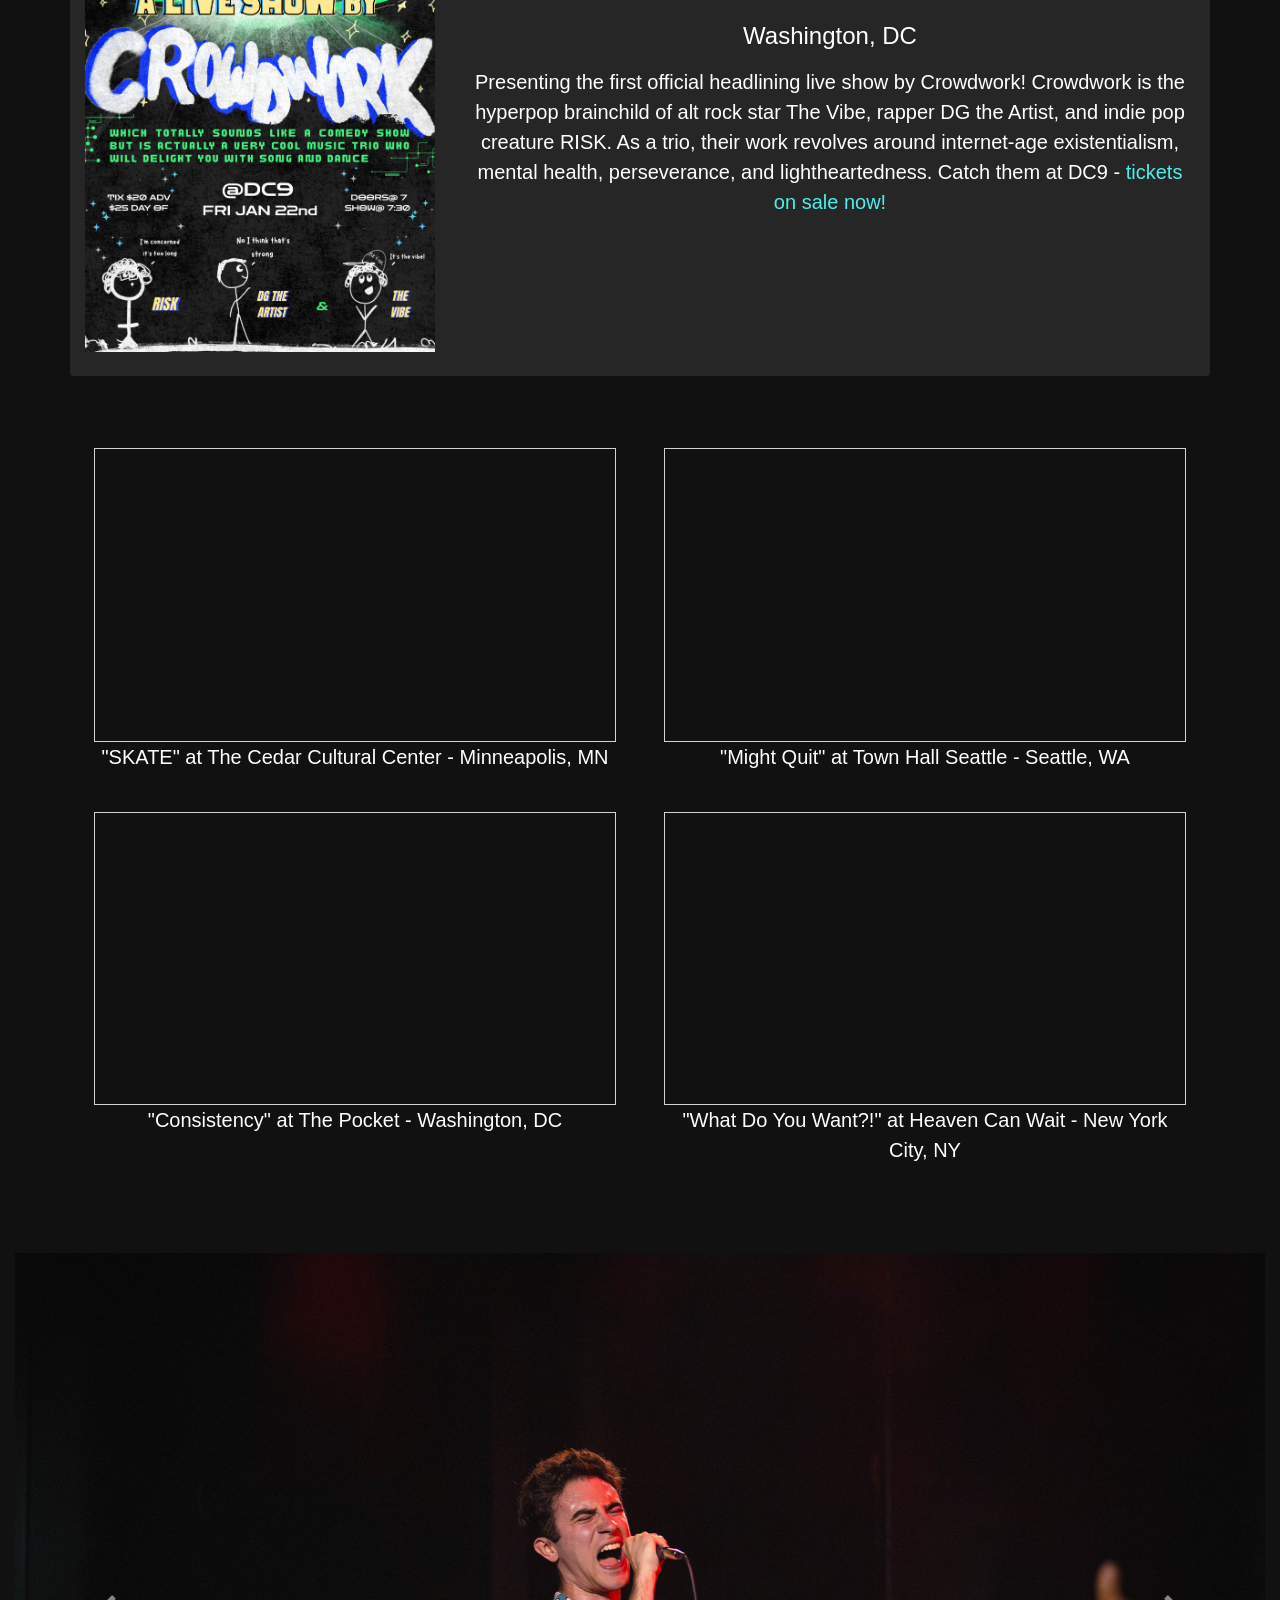
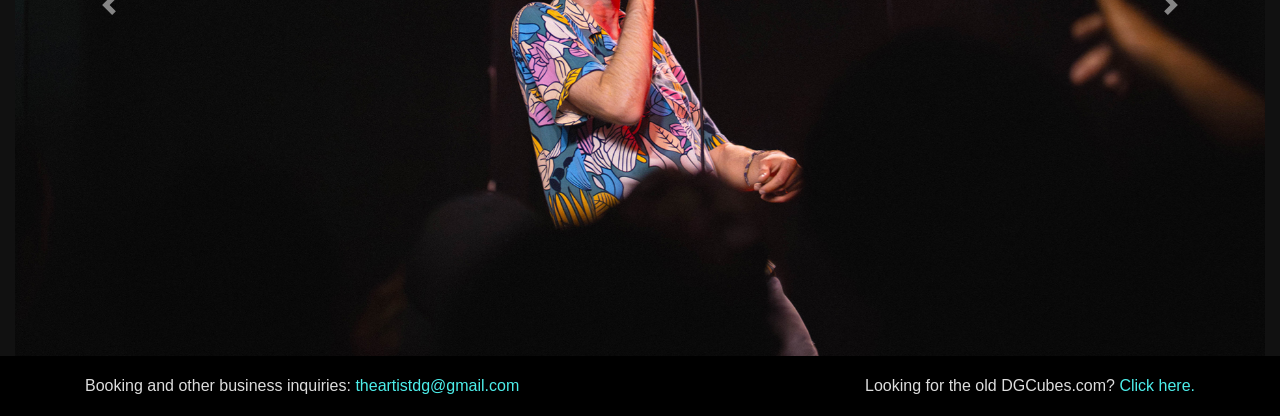
==== commit cbf311b8: "Add Crowdwork show" ====
--- a/index.html
+++ b/index.html
@@ -480,6 +480,20 @@
 						</div>
 					</div>
 
+					<div class="release release-even row text-center align-middle py-4 my-3 rounded">
+						<div class="col-md-4">
+							<a href="https://dc9.club/event/crowdwork/" target="_blank">
+								<img src="static/img/show-art/crowdwork.png" class="img-fluid">
+							</a>
+						</div>
+						<div class="col-md-8 mt-1">
+							<h1 class="pb-3"><a href="https://dc9.club/event/crowdwork/" target="_blank">A Live Show by Crowdwork</a></h1>
+							<h4 class="py-2">Friday, January 22, 2027</h4>
+							<h4 class="py-2">Washington, DC</h4>
+							<p class="lead">Presenting the first official headlining live show by Crowdwork! Crowdwork is the hyperpop brainchild of alt rock star The Vibe, rapper DG the Artist, and indie pop creature RISK. As a trio, their work revolves around internet-age existentialism, mental health, perseverance, and lightheartedness. Catch them at DC9 - <a href="https://dc9.club/event/crowdwork/" target="_blank">tickets on sale now!</a></p>
+						</div>
+					</div>
+
 					<div class="row text-center my-4 pt-5">
 						<div class="col-md-6 px-4">
 							<div class="embed-responsive embed-responsive-16by9">
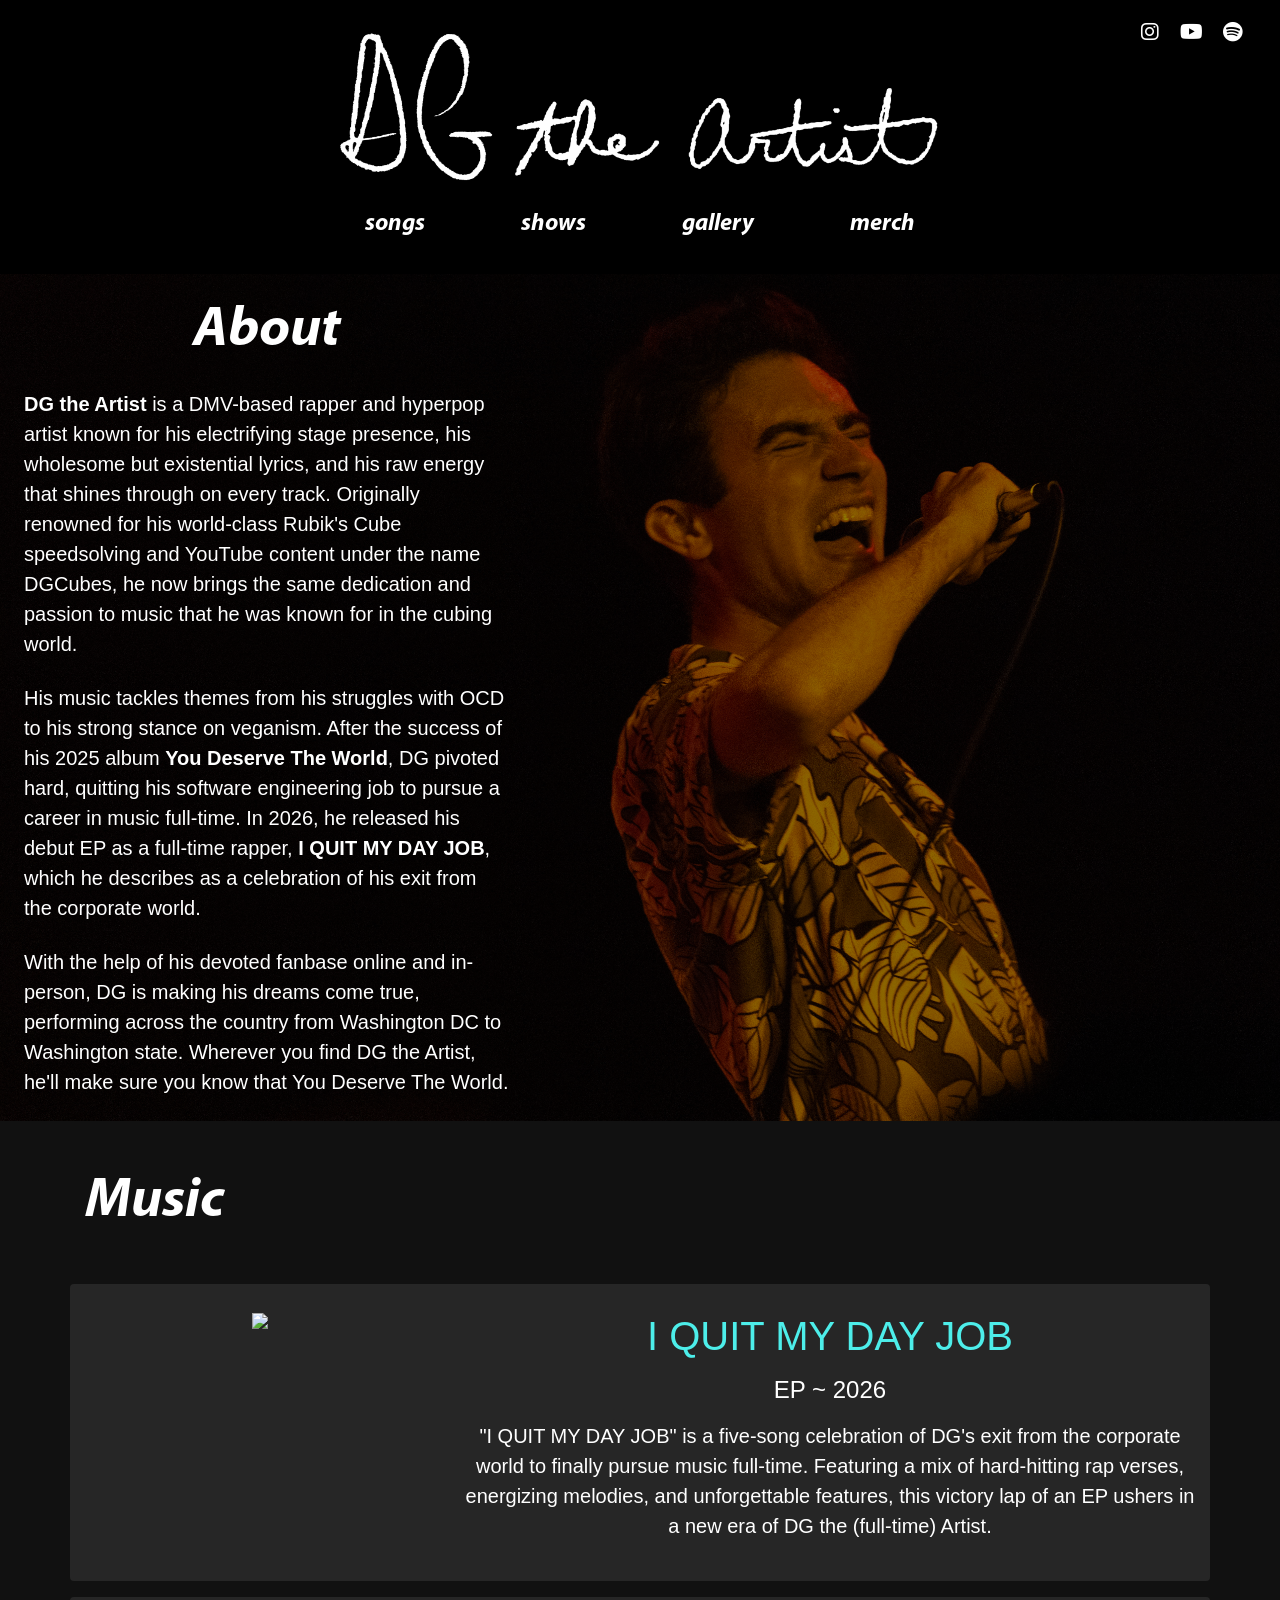
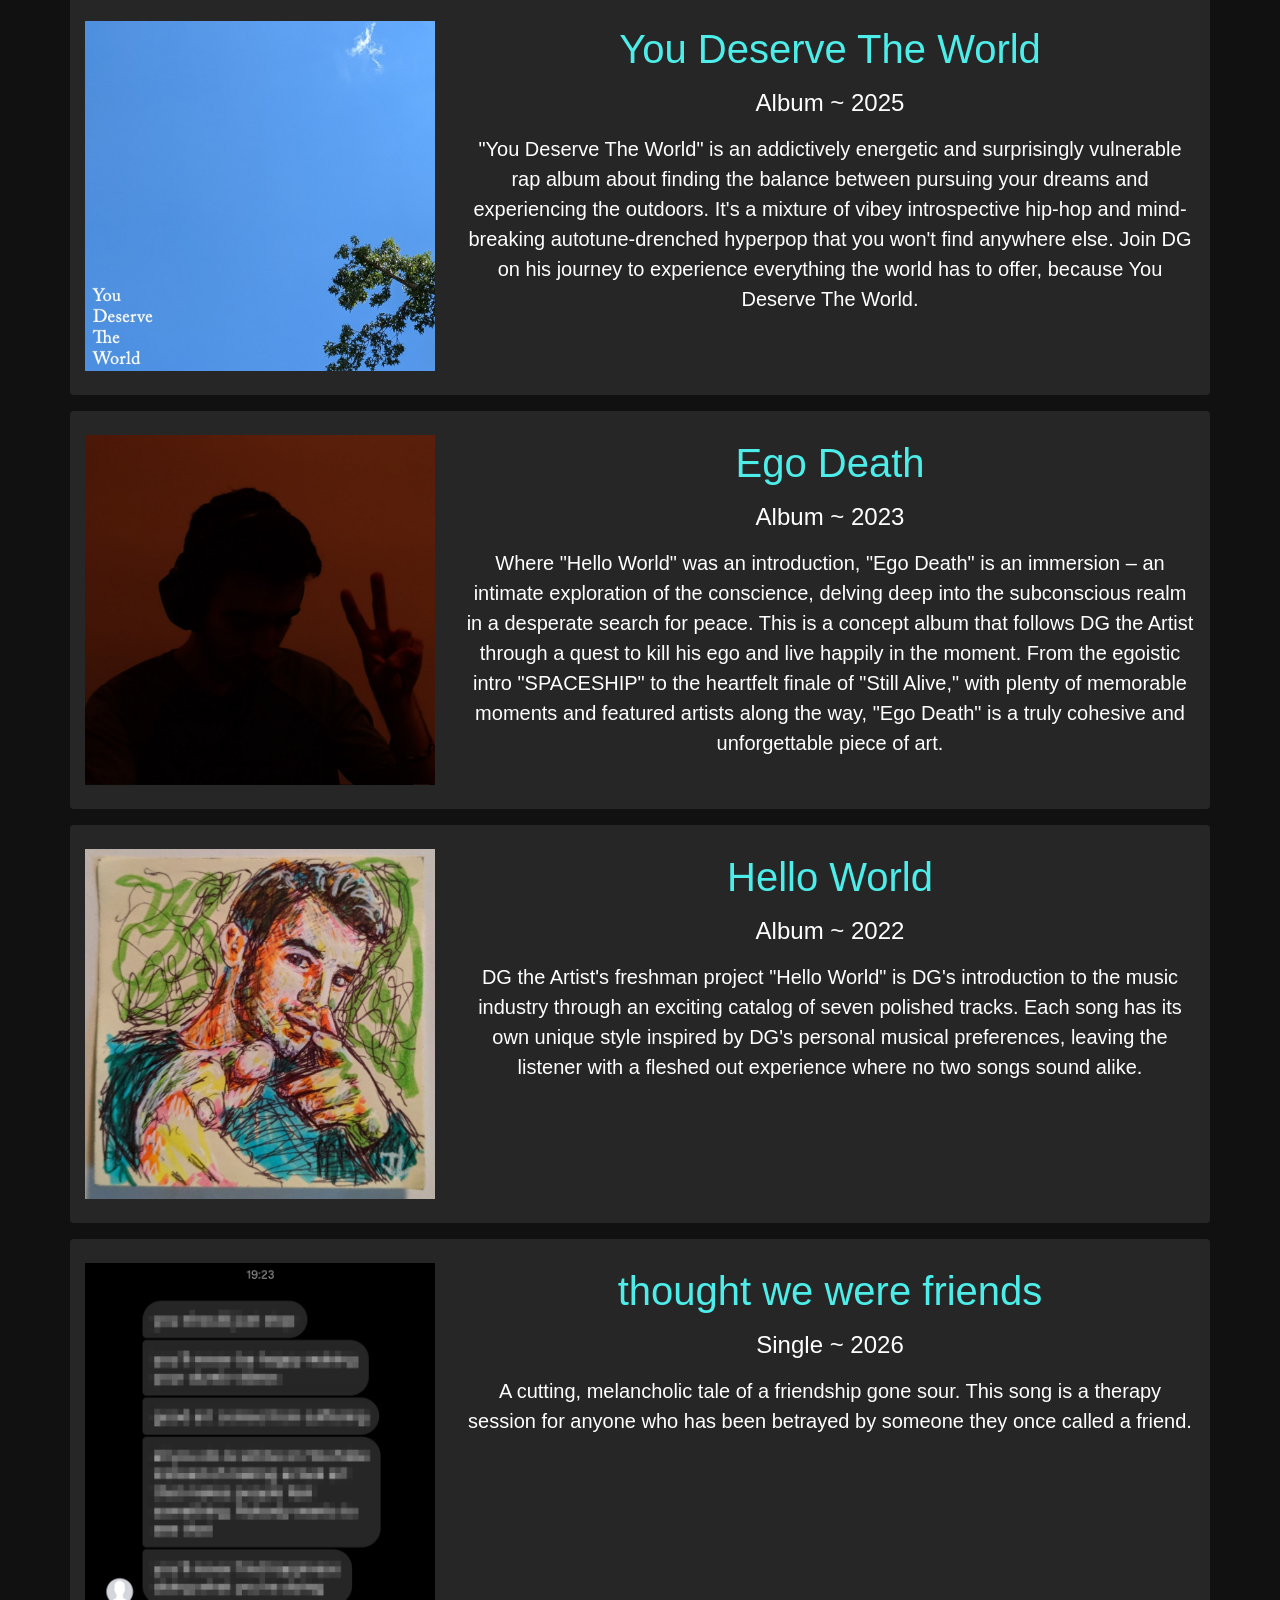
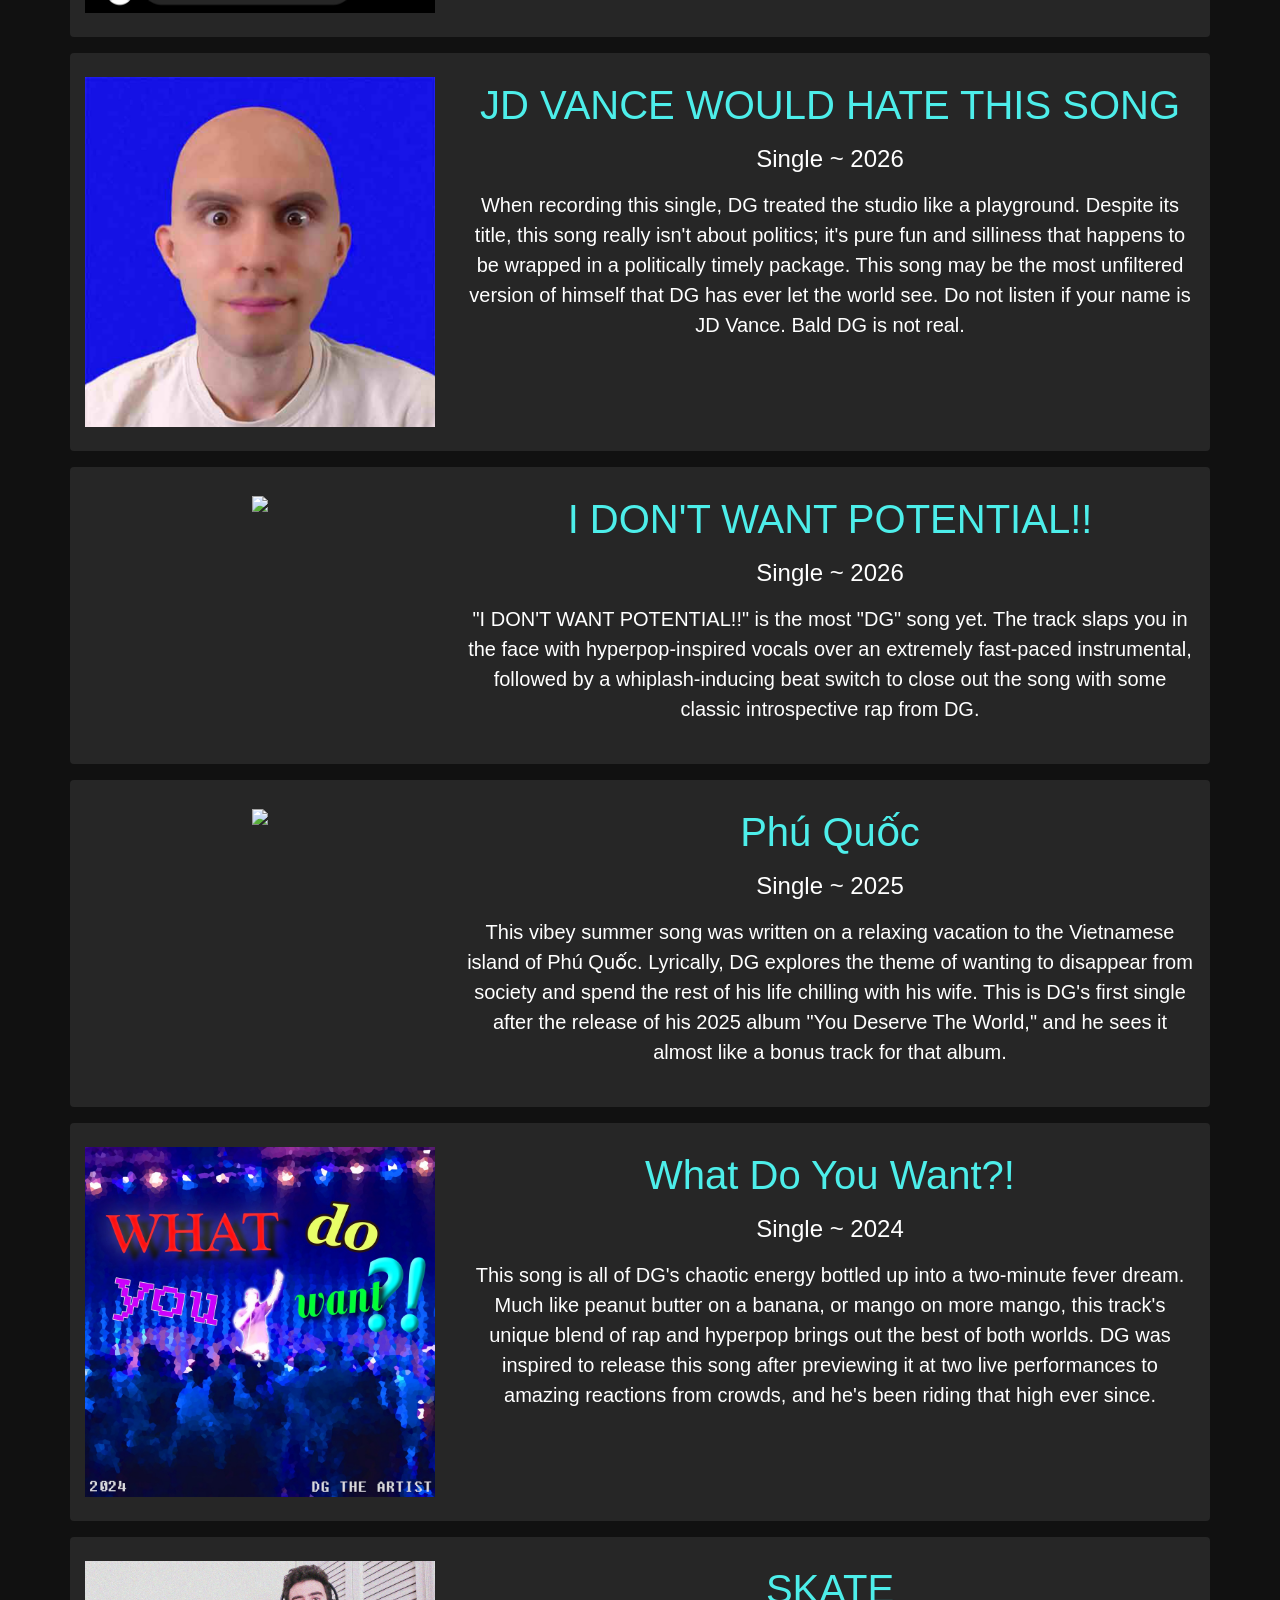
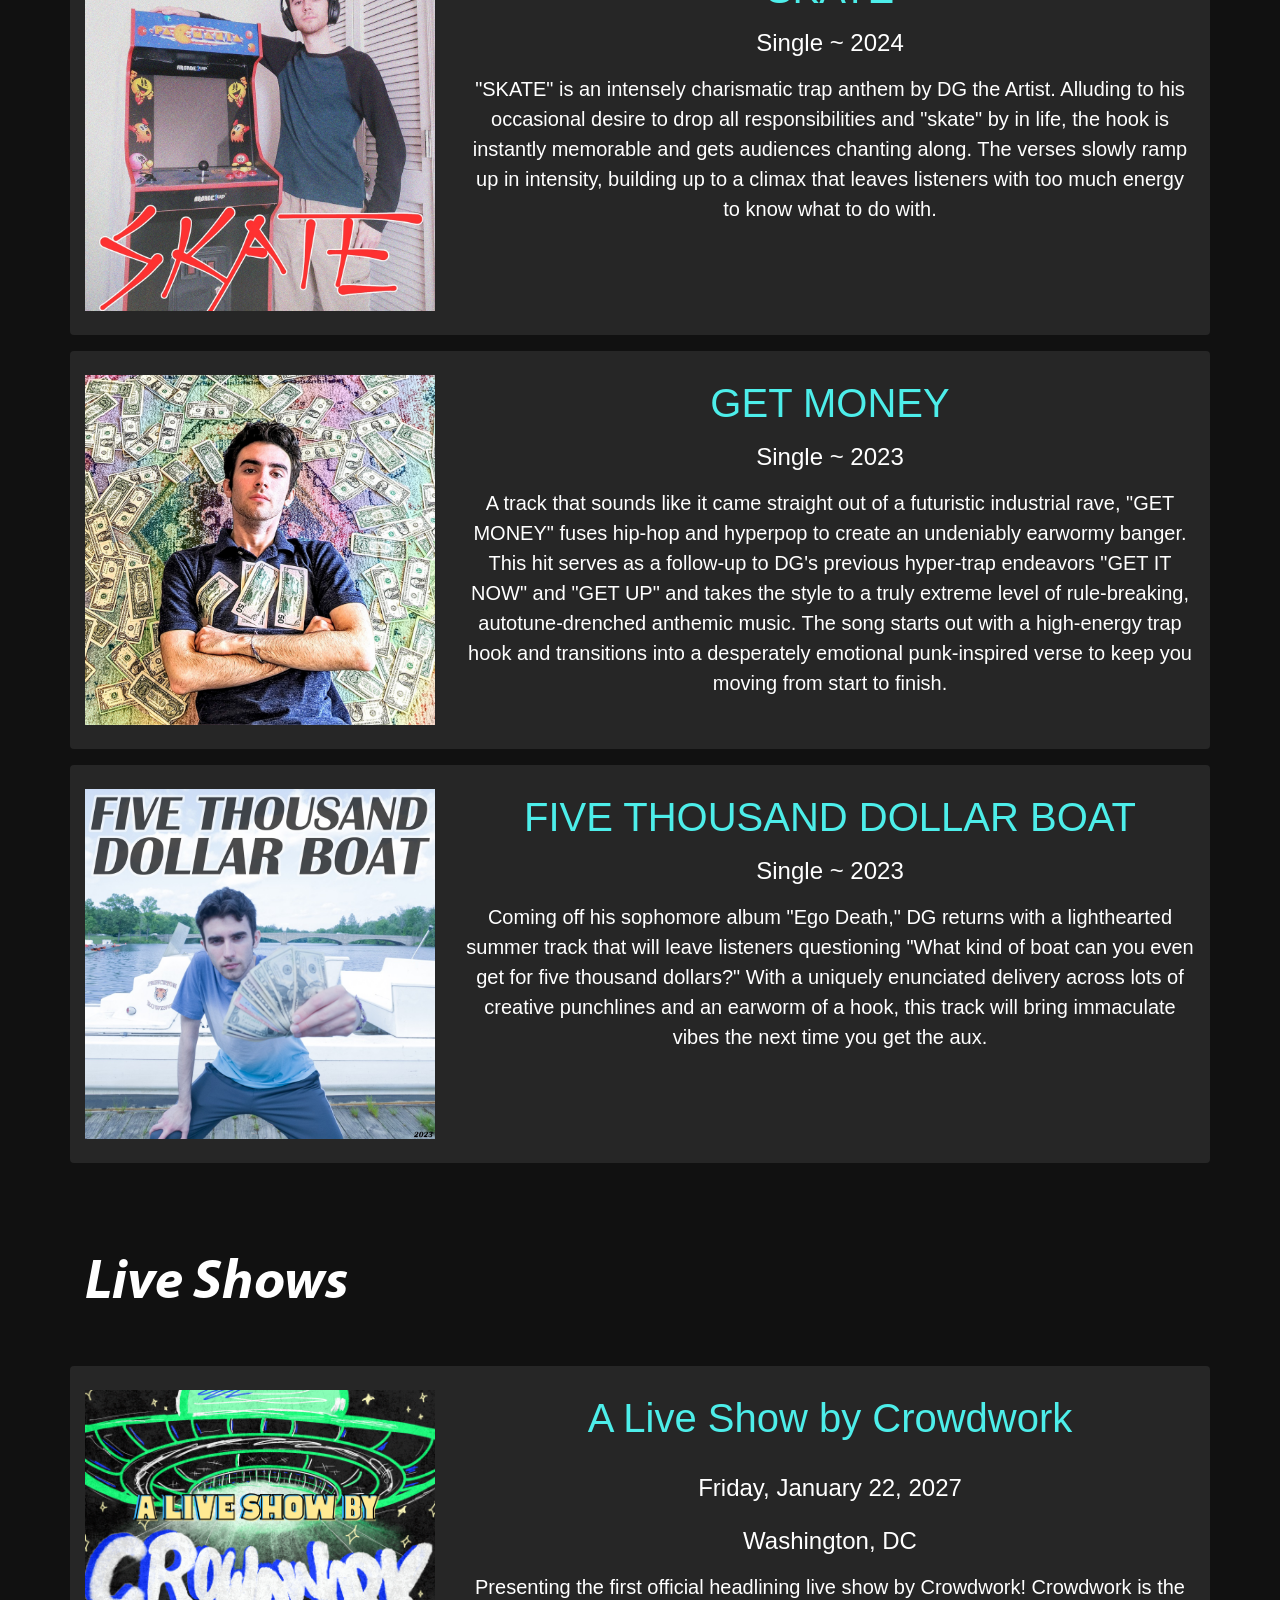
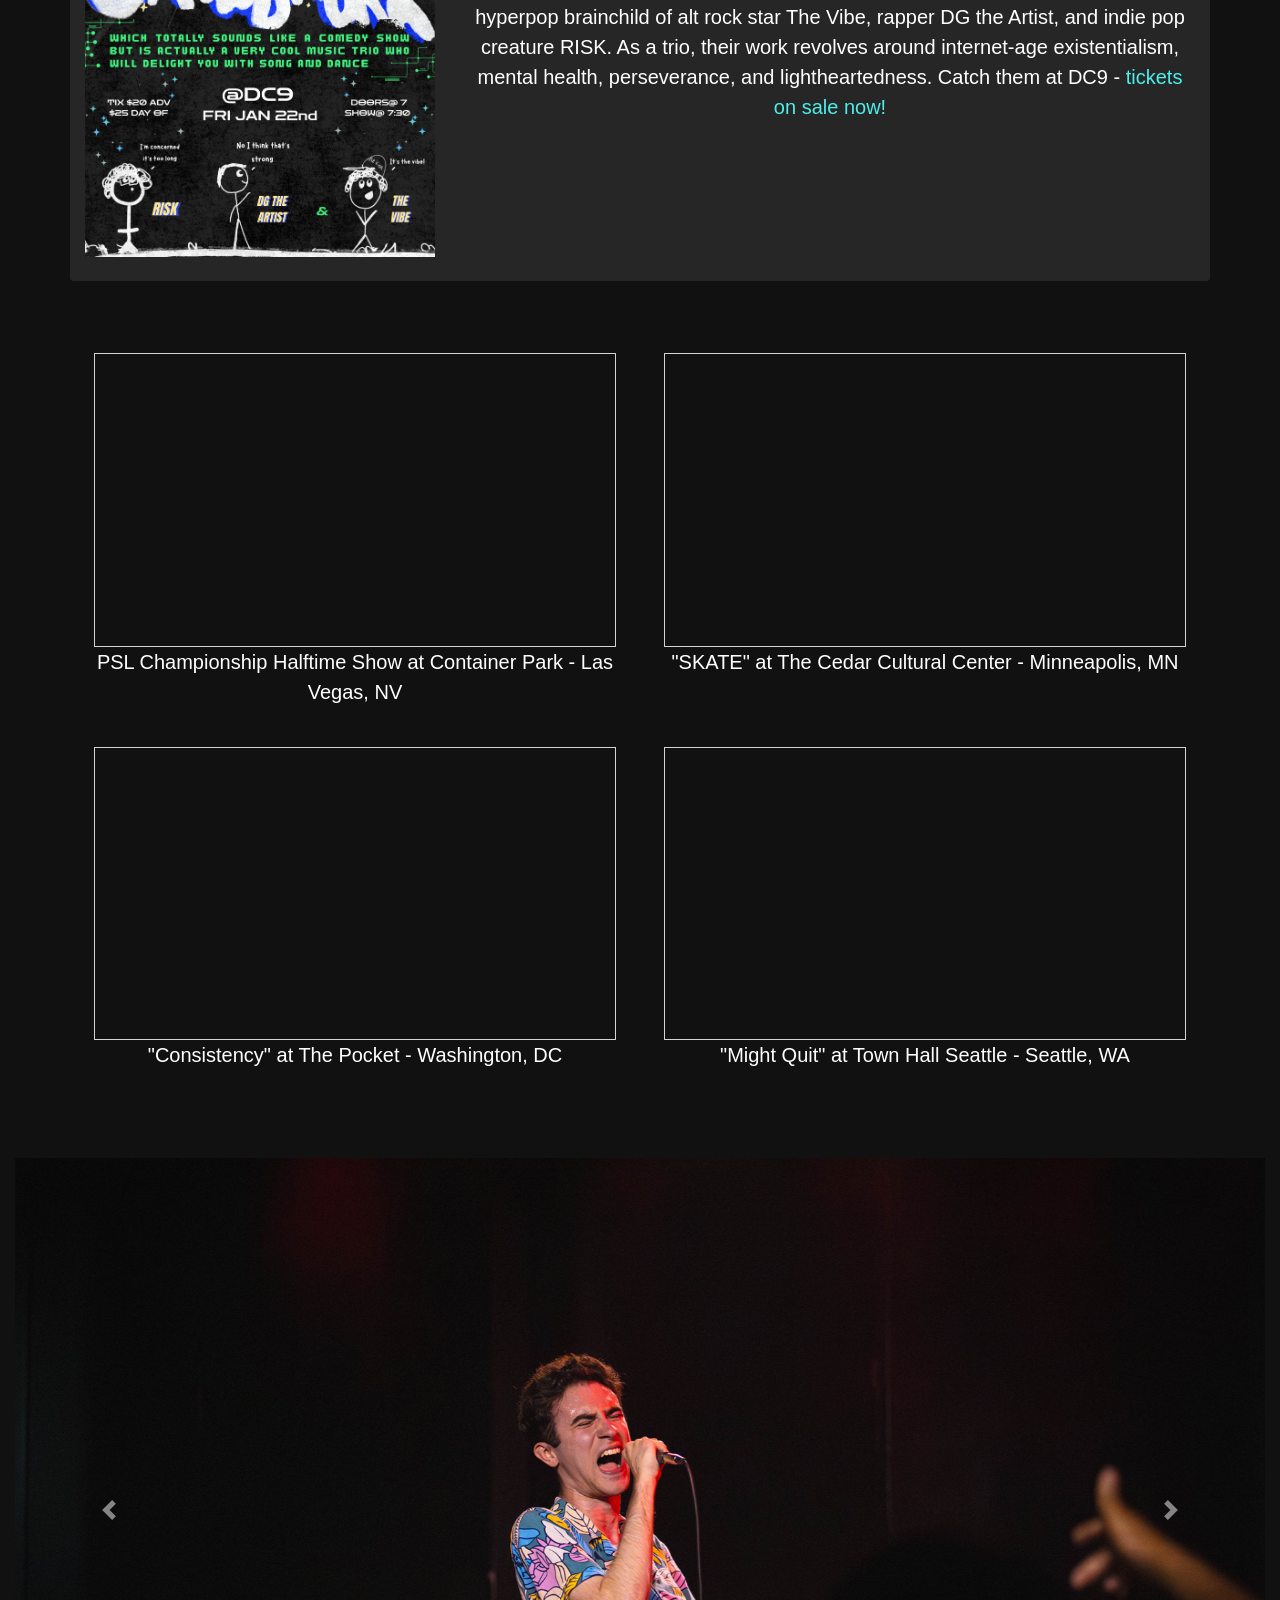
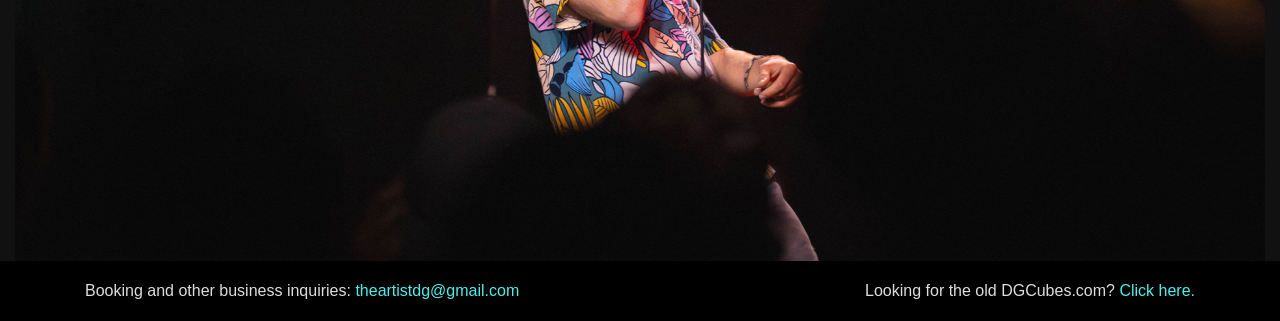
==== commit 4aa75f5b: "Add thought we were friends" ====
--- a/index.html
+++ b/index.html
@@ -293,7 +293,7 @@
 					
 					<h1 class="sub-header display-4 mb-5">Music</h1>
 
-					<div class="release release-even row text-center align-middle py-4 my-2 rounded">
+					<div class="release release-even row text-center align-middle py-4 my-3 rounded">
 						<div class="col-md-4">
 							<a href="https://hyperfollow.com/dgtheartist/i-quit-my-day-job" target="_blank">
 								<img src="static/img/cover-art/i-quit-my-day-job.jpg" class="img-fluid">
@@ -308,7 +308,67 @@
 						</div>
 					</div>
 
-					<div class="release release-odd row text-center align-middle py-4 my-2 rounded">
+					<div class="release release-odd row text-center align-middle py-4 my-3 rounded">
+						<div class="col-md-4">
+							<a href="https://hyperfollow.com/dgtheartist/you-deserve-the-world" target="_blank">
+								<img src="static/img/cover-art/you-deserve-the-world.jpg" class="img-fluid">
+							</a>
+						</div>
+						<div class="col-md-8 mt-1">
+							<h1><a href="https://hyperfollow.com/dgtheartist/you-deserve-the-world" target="_blank">You Deserve The World</a></h1>
+							<h4 class="py-2">Album ~ 2025</h4>
+							<p class="lead">
+								"You Deserve The World" is an addictively energetic and surprisingly vulnerable rap album about finding the balance between pursuing your dreams and experiencing the outdoors. It's a mixture of vibey introspective hip-hop and mind-breaking autotune-drenched hyperpop that you won't find anywhere else. Join DG on his journey to experience everything the world has to offer, because You Deserve The World.
+							</p>
+						</div>
+					</div>
+					
+					<div class="release release-even row text-center align-middle py-4 my-3 rounded">
+						<div class="col-md-4">
+							<a href="https://hyperfollow.com/dgtheartist/ego-death" target="_blank">
+								<img src="static/img/cover-art/ego-death.jpg" class="img-fluid">
+							</a>
+						</div>
+						<div class="col-md-8 mt-1">
+							<h1><a href="https://hyperfollow.com/dgtheartist/ego-death" target="_blank">Ego Death</a></h1>
+							<h4 class="py-2">Album ~ 2023</h4>
+							<p class="lead">
+								Where "Hello World" was an introduction, "Ego Death" is an immersion – an intimate exploration of the conscience, delving deep into the subconscious realm in a desperate search for peace. This is a concept album that follows DG the Artist through a quest to kill his ego and live happily in the moment. From the egoistic intro "SPACESHIP" to the heartfelt finale of "Still Alive," with plenty of memorable moments and featured artists along the way, "Ego Death" is a truly cohesive and unforgettable piece of art.
+							</p>
+						</div>
+					</div>
+
+					<div class="release release-odd row text-center align-middle py-4 my-3 rounded">
+						<div class="col-md-4">
+							<a href="https://hyperfollow.com/dgtheartist/hello-world" target="_blank">
+								<img src="static/img/cover-art/hello-world.jpg" class="img-fluid">
+							</a>
+						</div>
+						<div class="col-md-8 mt-1">
+							<h1><a href="https://hyperfollow.com/dgtheartist/hello-world" target="_blank">Hello World</a></h1>
+							<h4 class="py-2">Album ~ 2022</h4>
+							<p class="lead">
+								DG the Artist's freshman project "Hello World" is DG's introduction to the music industry through an exciting catalog of seven polished tracks. Each song has its own unique style inspired by DG's personal musical preferences, leaving the listener with a fleshed out experience where no two songs sound alike.
+							</p>
+						</div>
+					</div>
+
+					<div class="release release-even row text-center align-middle py-4 my-3 rounded">
+						<div class="col-md-4">
+							<a href="https://hyperfollow.com/dgtheartist/thought-we-were-friends" target="_blank">
+								<img src="static/img/cover-art/thought-we-were-friends.png" class="img-fluid">
+							</a>
+						</div>
+						<div class="col-md-8 mt-1">
+							<h1><a href="https://hyperfollow.com/dgtheartist/thought-we-were-friends" target="_blank">thought we were friends</a></h1>
+							<h4 class="py-2">Single ~ 2026</h4>
+							<p class="lead">
+								A cutting, melancholic tale of a friendship gone sour. This song is a therapy session for anyone who has been betrayed by someone they once called a friend.
+							</p>
+						</div>
+					</div>
+
+					<div class="release release-odd row text-center align-middle py-4 my-3 rounded">
 						<div class="col-md-4">
 							<a href="https://hyperfollow.com/dgtheartist/jd-vance-would-hate-this-song" target="_blank">
 								<img src="static/img/cover-art/jd-vance-would-hate-this-song.png" class="img-fluid">
@@ -355,21 +415,6 @@
 
 					<div class="release release-even row text-center align-middle py-4 my-3 rounded">
 						<div class="col-md-4">
-							<a href="https://hyperfollow.com/dgtheartist/you-deserve-the-world" target="_blank">
-								<img src="static/img/cover-art/you-deserve-the-world.jpg" class="img-fluid">
-							</a>
-						</div>
-						<div class="col-md-8 mt-1">
-							<h1><a href="https://hyperfollow.com/dgtheartist/you-deserve-the-world" target="_blank">You Deserve The World</a></h1>
-							<h4 class="py-2">Album ~ 2025</h4>
-							<p class="lead">
-								"You Deserve The World" is an addictively energetic and surprisingly vulnerable rap album about finding the balance between pursuing your dreams and experiencing the outdoors. It's a mixture of vibey introspective hip-hop and mind-breaking autotune-drenched hyperpop that you won't find anywhere else. Join DG on his journey to experience everything the world has to offer, because You Deserve The World.
-							</p>
-						</div>
-					</div>
-
-					<div class="release release-odd row text-center align-middle py-4 my-3 rounded">
-						<div class="col-md-4">
 							<a href="https://hyperfollow.com/dgtheartist/what-do-you-want" target="_blank">
 								<img src="static/img/cover-art/what-do-you-want.jpg" class="img-fluid">
 							</a>
@@ -383,7 +428,7 @@
 						</div>
 					</div>
 
-					<div class="release release-even row text-center align-middle py-4 my-3 rounded">
+					<div class="release release-odd row text-center align-middle py-4 my-3 rounded">
 						<div class="col-md-4">
 							<a href="https://hyperfollow.com/dgtheartist/skate" target="_blank">
 								<img src="static/img/cover-art/skate.jpg" class="img-fluid">
@@ -398,7 +443,7 @@
 						</div>
 					</div>
 					
-					<div class="release release-odd row text-center align-middle py-4 my-3 rounded">
+					<div class="release release-even row text-center align-middle py-4 my-3 rounded">
 						<div class="col-md-4">
 							<a href="https://hyperfollow.com/dgtheartist/get-money" target="_blank">
 								<img src="static/img/cover-art/get-money.jpg" class="img-fluid">
@@ -413,7 +458,7 @@
 						</div>
 					</div>
 
-					<div class="release release-even row text-center align-middle py-4 my-3 rounded">
+					<div class="release release-odd row text-center align-middle py-4 my-3 rounded">
 						<div class="col-md-4">
 							<a href="https://hyperfollow.com/dgtheartist/five-thousand-dollar-boat" target="_blank">
 								<img src="static/img/cover-art/five-thousand-dollar-boat.jpg" class="img-fluid">
@@ -424,36 +469,6 @@
 							<h4 class="py-2">Single ~ 2023</h4>
 							<p class="lead">
 								Coming off his sophomore album "Ego Death," DG returns with a lighthearted summer track that will leave listeners questioning "What kind of boat can you even get for five thousand dollars?" With a uniquely enunciated delivery across lots of creative punchlines and an earworm of a hook, this track will bring immaculate vibes the next time you get the aux.
-							</p>
-						</div>
-					</div>
-					
-					<div class="release release-odd row text-center align-middle py-4 my-3 rounded">
-						<div class="col-md-4">
-							<a href="https://hyperfollow.com/dgtheartist/ego-death" target="_blank">
-								<img src="static/img/cover-art/ego-death.jpg" class="img-fluid">
-							</a>
-						</div>
-						<div class="col-md-8 mt-1">
-							<h1><a href="https://hyperfollow.com/dgtheartist/ego-death" target="_blank">Ego Death</a></h1>
-							<h4 class="py-2">Album ~ 2023</h4>
-							<p class="lead">
-								Where "Hello World" was an introduction, "Ego Death" is an immersion – an intimate exploration of the conscience, delving deep into the subconscious realm in a desperate search for peace. This is a concept album that follows DG the Artist through a quest to kill his ego and live happily in the moment. From the egoistic intro "SPACESHIP" to the heartfelt finale of "Still Alive," with plenty of memorable moments and featured artists along the way, "Ego Death" is a truly cohesive and unforgettable piece of art.
-							</p>
-						</div>
-					</div>
-
-					<div class="release release-even row text-center align-middle py-4 my-3 rounded">
-						<div class="col-md-4">
-							<a href="https://hyperfollow.com/dgtheartist/hello-world" target="_blank">
-								<img src="static/img/cover-art/hello-world.jpg" class="img-fluid">
-							</a>
-						</div>
-						<div class="col-md-8 mt-1">
-							<h1><a href="https://hyperfollow.com/dgtheartist/hello-world" target="_blank">Hello World</a></h1>
-							<h4 class="py-2">Album ~ 2022</h4>
-							<p class="lead">
-								DG the Artist's freshman project "Hello World" is DG's introduction to the music industry through an exciting catalog of seven polished tracks. Each song has its own unique style inspired by DG's personal musical preferences, leaving the listener with a fleshed out experience where no two songs sound alike.
 							</p>
 						</div>
 					</div>
@@ -465,20 +480,6 @@
 				<div class="container pb-3">
 					
 					<h1 class="sub-header display-4 mb-5">Live Shows</h1>
-
-					<div class="release release-odd row text-center align-middle py-4 my-3 rounded">
-						<div class="col-md-4">
-							<a href="https://premierspeedcubingleague.org/" target="_blank">
-								<img src="static/img/show-art/psl-championship.png" class="img-fluid">
-							</a>
-						</div>
-						<div class="col-md-8 mt-1">
-							<h1 class="pb-3"><a href="https://premierspeedcubingleague.org/" target="_blank">PSL Halftime Show</a></h1>
-							<h4 class="py-2">Saturday, October 24, 2026</h4>
-							<h4 class="py-2">Las Vegas, NV</h4>
-							<p class="lead">Catch DG the Artist performing the halftime show for the 2026 Premier Speedcubing League Championship at Container Park in Las Vegas! The PSL is the home of professional speedcubing, featuring many of the world's greatest Rubik's Cube speedsolvers in a bracket-style competition to determine the champion. An avid speedcuber himself, DG will be performing a rapid-fire set of his highest energy tracks to hype the crowd up for an exciting final round! <a href="https://premierspeedcubingleague.org/" target="_blank">Free to watch, pay to compete.</a></p>
-						</div>
-					</div>
 
 					<div class="release release-even row text-center align-middle py-4 my-3 rounded">
 						<div class="col-md-4">
@@ -495,19 +496,19 @@
 					</div>
 
 					<div class="row text-center my-4 pt-5">
+						<div class="col-md-6 px-4">
+							<div class="embed-responsive embed-responsive-16by9">
+								<iframe class="embed-responsive-item" src="https://www.youtube.com/embed/Mtxkt6zP410" style="border:1px solid lightgrey;" allowfullscreen>
+								</iframe>
+							</div>
+							<p class="lead">PSL Championship Halftime Show at Container Park - Las Vegas, NV</p>
+						</div>
 						<div class="col-md-6 px-4">
 							<div class="embed-responsive embed-responsive-16by9">
 								<iframe class="embed-responsive-item" src="https://www.youtube.com/embed/UEYofsOm20Q" style="border:1px solid lightgrey;" allowfullscreen>
 								</iframe>
 							</div>
 							<p class="lead">"SKATE" at The Cedar Cultural Center - Minneapolis, MN</p>
-						</div>
-						<div class="col-md-6 px-4">
-							<div class="embed-responsive embed-responsive-16by9">
-								<iframe class="embed-responsive-item" src="https://www.youtube.com/embed/6kdh3cFBn6U" style="border:1px solid lightgrey;" allowfullscreen>
-								</iframe>
-							</div>
-							<p class="lead">"Might Quit" at Town Hall Seattle - Seattle, WA</p>
 						</div>
 					</div>
 
@@ -521,10 +522,10 @@
 						</div>
 						<div class="col-md-6 px-4">
 							<div class="embed-responsive embed-responsive-16by9">
-								<iframe class="embed-responsive-item" src="https://www.youtube.com/embed/S9f6PtHLJNg" style="border:1px solid lightgrey;" allowfullscreen>
+								<iframe class="embed-responsive-item" src="https://www.youtube.com/embed/6kdh3cFBn6U" style="border:1px solid lightgrey;" allowfullscreen>
 								</iframe>
 							</div>
-							<p class="lead">"What Do You Want?!" at Heaven Can Wait - New York City, NY</p>
+							<p class="lead">"Might Quit" at Town Hall Seattle - Seattle, WA</p>
 						</div>
 					</div>
 
